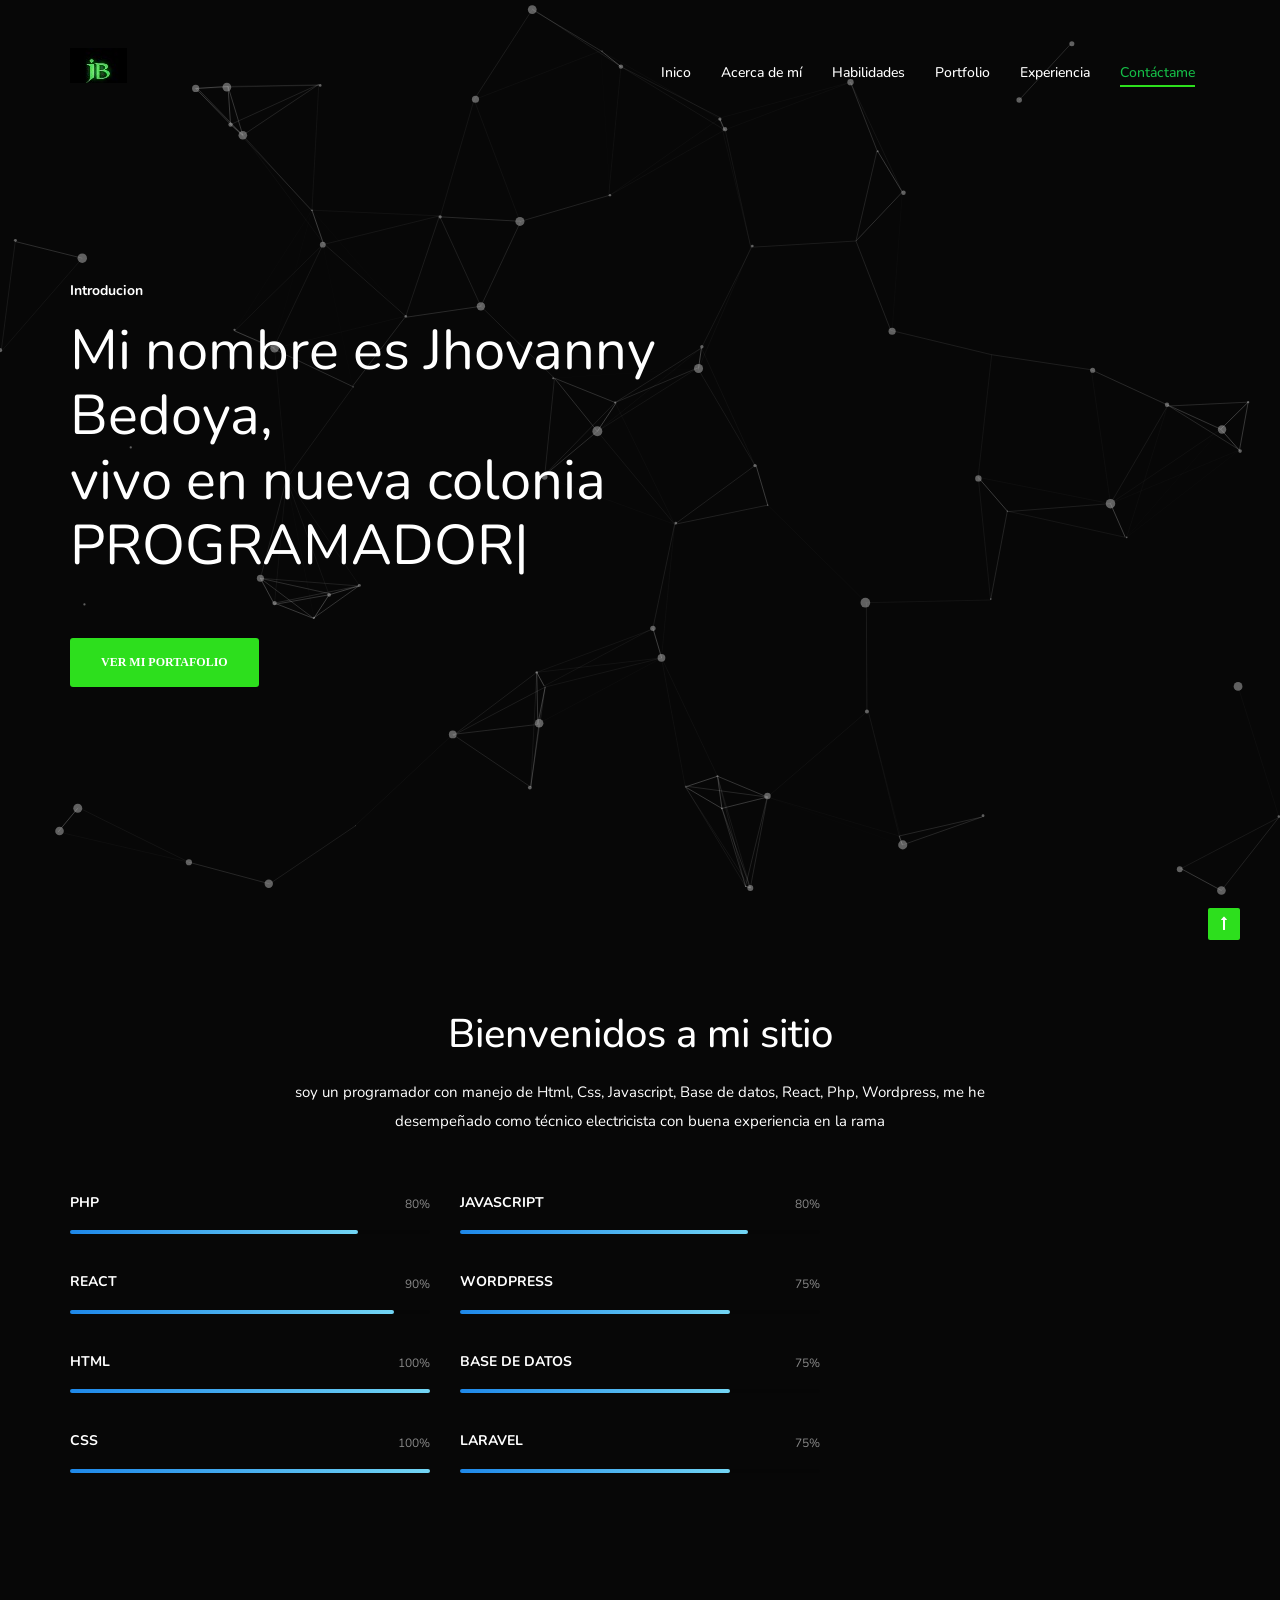
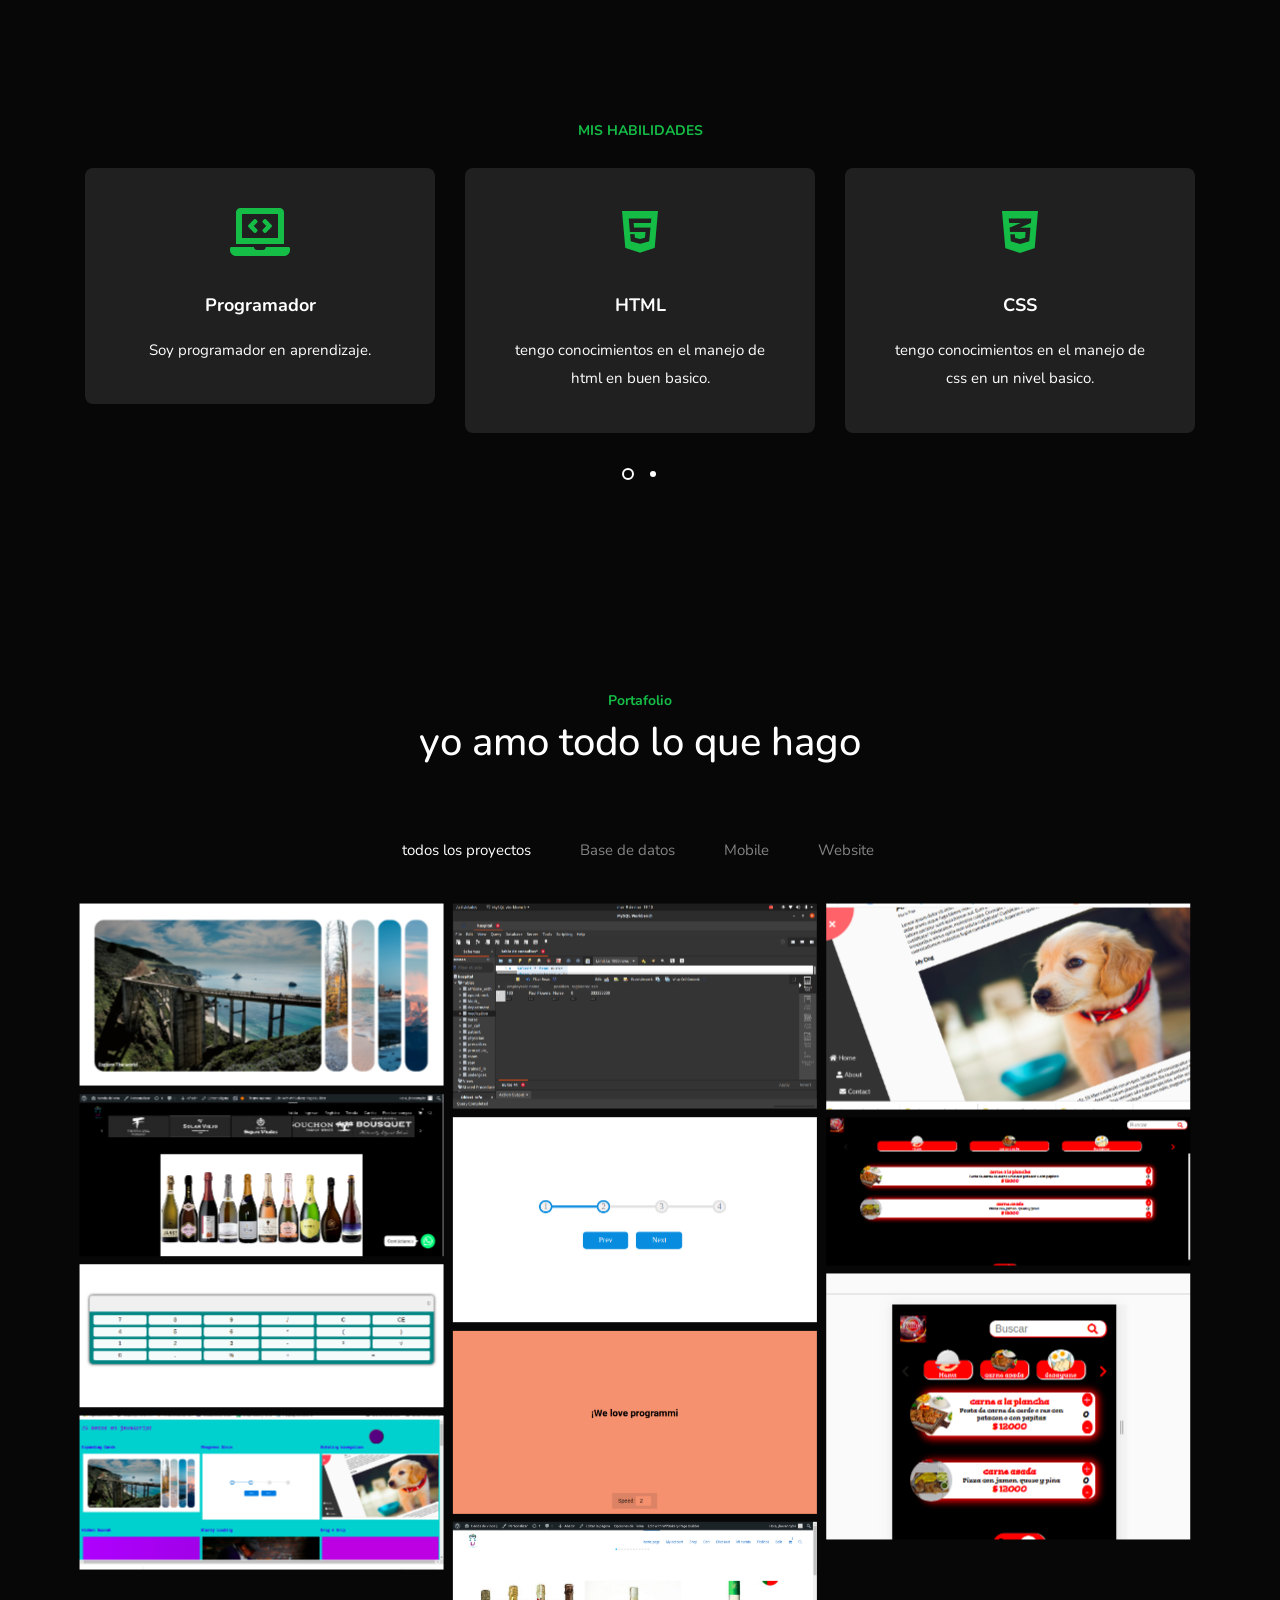
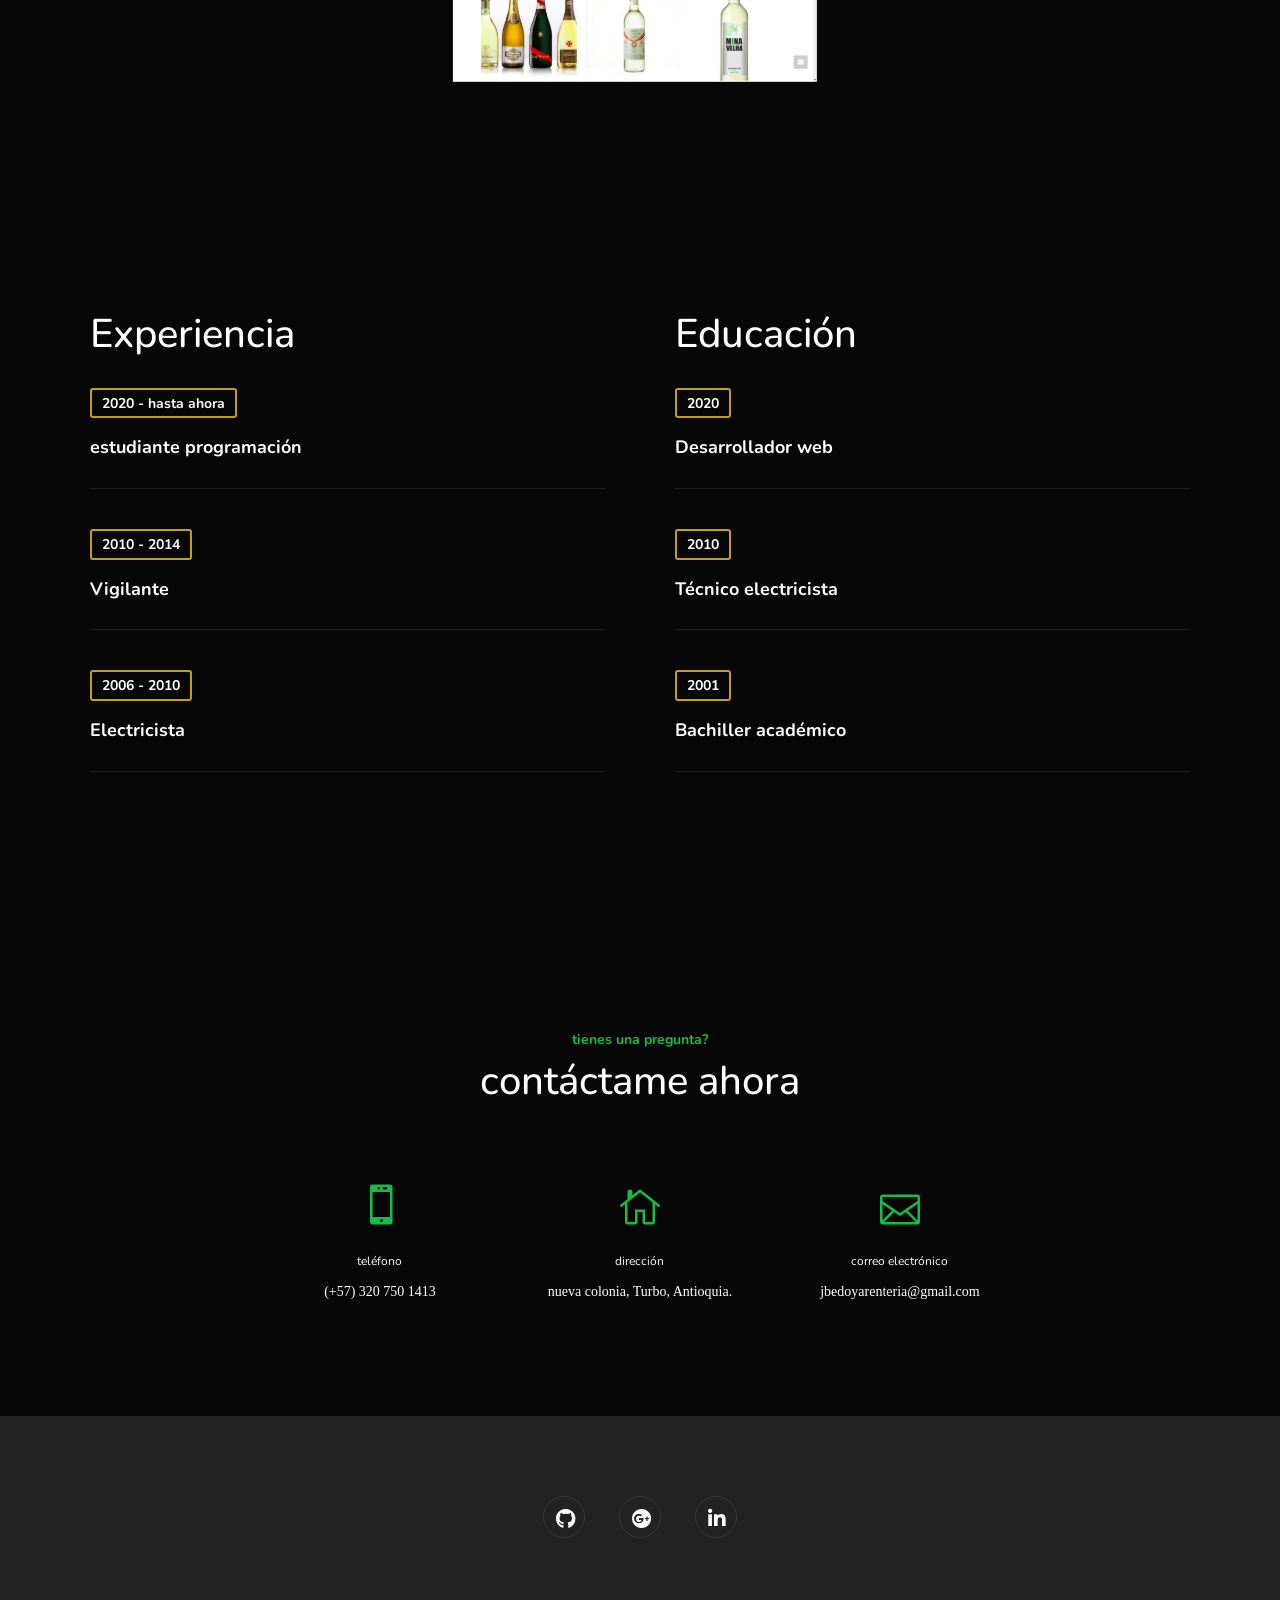
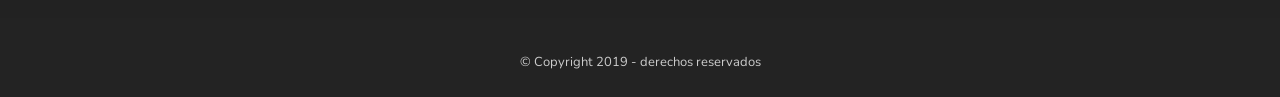
==== index.html @ acde8772 "eliminacion de repetidos" ====
<!DOCTYPE html>
<html lang="es">

<head>
    <meta charset="utf-8">
    <title>MI PORTAFOLIO - portafolio personal</title>
    <meta name="viewport" content="width=device-width, initial-scale=1.0">
    <meta name="description" content="JB ESTE ES MI PORTAFOLIO PERSONAL">
    <meta name="keywords" content="business, clean, contact form, corporate, cv, light, minimalist, modern, personal, personal profile, portfolio, resume, vcard, virtual card">
    <meta name="author" content="">

    <!--[if lt IE 9]>
	<script src="js/html5shiv.js"></script>
	<![endif]-->

    <!-- CSS Files
    ================================================== -->
    <link rel="stylesheet" href="css/bootstrap.css" type="text/css">
    <link rel="stylesheet" href="css/animate.css" type="text/css">
    <link rel="stylesheet" href="css/owl.carousel.css" type="text/css">
    <link rel="stylesheet" href="css/magnific-popup.css" type="text/css">
    <link rel="stylesheet" href="css/supersized.css" type="text/css">
    <link rel="stylesheet" href="css/style.css" type="text/css">
    <link rel="shortcut icon" type="image/x-icon" href="imagenes/logo.jpg">
    <link rel="stylesheet" href="https://use.fontawesome.com/releases/v5.8.1/css/all.css" integrity="sha384-50oBUHEmvpQ+1lW4y57PTFmhCaXp0ML5d60M1M7uH2+nqUivzIebhndOJK28anvf" crossorigin="anonymous">

    <!-- background -->
    <!-- <link rel="stylesheet" href="css/bg.css" type="text/css"> -->

    <!-- color scheme -->
    <link rel="stylesheet" href="css/colors/scheme-4.css" type="text/css">
</head>

<body id="homepage" class="custom-bg-1">

    <div id="wrapper">

        <!-- header begin -->
        <header class="header-dark">

            <div class="container">
                <div class="row">
                    <div class="col-md-12">
                        <!-- logo begin -->
                        <div id="logo">
                            <a href="#section-portfolio">
                                <img class="logo-main" src="imagenes/logo.jpg" alt="">
                            </a>
                        </div>
                        <!-- logo close -->

                        <!-- small button begin -->
                        <span id="menu-btn"></span>
                        <!-- small button close -->

                        <!-- mainmenu begin -->
                        <nav>
                            <ul id="mainmenu">
                                <li><a class="active" href="#section-hero">Inico<span></span></a></li>
                                <li><a href="#section-about">Acerca de mí<span></span></a></li>
                                <li><a href="#section-services">Habilidades<span></span></a></li>
                                <li><a href="#section-portfolio">Portfolio<span></span></a></li>
                                <li><a href="#section-experiences">Experiencia<span></span></a></li>
                                <li><a href="#section-contact">Contáctame<span></span></a></li>
                            </ul>
                        </nav>

                    </div>
                    <!-- mainmenu close -->

                </div>
            </div>
        </header>
        <!-- header close -->

        <!-- content begin -->
        <div id="content" class="no-bg no-bottom no-top text-light">
            <div id="particles-js" class="fixed"></div>
            <div id="top"></div>

            <!-- section begin -->
            <section id="section-hero" class="no-bg full-height relative no-top no-bottom text-white" data-stellar-background-ratio=".2">
                <div class="overlay-bg t30">
                    <div class="center-y fadeScroll relative" data-scroll-speed="4">
                        <div class="container">
                            <div class="row">
                                <div class="col-md-8">
                                    <div class="spacer-double"></div>
                                    <h5 class="mb20">Introducion</h5>

                                    <div class="h1_big text-white">Mi nombre es Jhovanny Bedoya, <br> vivo en nueva colonia
                                        <div class="typed-strings">
                                            
                                            <p>PROGRAMADOR</p>
                                            <p>ELECTRICISTA</p>
                                            
                                        </div>
                                        <div class="typed"></div>
                                    </div>
                                    <div class="spacer-double"></div>
                                    <a href="#section-portfolio" class="btn btn-custom color-2">ver Mi Portafolio</a>
                                </div>
                            </div>
                        </div>
                    </div>
                </div>
            </section>
            <!-- section close -->


            <!-- section begin -->
            <section id="section-about" class="no-bg no-top no-bottom">
                <div class="overlay-bg t30">
                    <div class="container relative">
                        <div class="row">
                            <div class="col-md-12 text-center">
                                <h5><span class="id-color"> </span></h5>
                                <h2>Bienvenidos a mi sitio</h2>
                            </div>
                            <div class="col-md-8 col-md-offset-2 text-center">
                                <p>soy un programador con manejo de Html, Css, Javascript, Base de datos, React, Php, Wordpress, me he desempeñado como técnico electricista con buena experiencia en la rama </p>
                            </div>
                        </div>

                        <div class="spacer-single"></div>

                        <div class="row">
                            <div class="col-md-4">
                                <div class="skill-bar style-2">
                                    <h5>PHP</h5>
                                    <div class="de-progress">
                                        <div class="value"></div>
                                        <div class="progress-bar" data-value="80%">
                                        </div>
                                    </div>
                                </div>

                                <div class="skill-bar style-2">
                                    <h5>REACT</h5>
                                    <div class="de-progress">
                                        <div class="value"></div>
                                        <div class="progress-bar" data-value="90%">
                                        </div>
                                    </div>
                                </div>

                                <div class="skill-bar style-2">
                                    <h5>HTML</h5>
                                    <div class="de-progress">
                                        <div class="value"></div>
                                        <div class="progress-bar" data-value="100%">
                                        </div>
                                    </div>
                                </div>

                                <div class="skill-bar style-2">
                                    <h5>CSS</h5>
                                    <div class="de-progress">
                                        <div class="value"></div>
                                        <div class="progress-bar" data-value="100%">
                                        </div>
                                    </div>
                                </div>

                            </div>

                            <div class="col-md-4">
                                <div class="skill-bar style-2">
                                    <h5>JAVASCRIPT</h5>
                                    <div class="de-progress">
                                        <div class="value"></div>
                                        <div class="progress-bar" data-value="80%">
                                        </div>
                                    </div>
                                </div>

                                <div class="skill-bar style-2">
                                    <h5>WORDPRESS</h5>
                                    <div class="de-progress">
                                        <div class="value"></div>
                                        <div class="progress-bar" data-value="75%">
                                        </div>
                                    </div>
                                </div>
                                <div class="skill-bar style-2">
                                    <h5>BASE DE DATOS</h5>
                                    <div class="de-progress">
                                        <div class="value"></div>
                                        <div class="progress-bar" data-value="75%">
                                        </div>
                                    </div>
                                </div>
                                <div class="skill-bar style-2">
                                    <h5>LARAVEL</h5>
                                    <div class="de-progress">
                                        <div class="value"></div>
                                        <div class="progress-bar" data-value="75%">
                                        </div>
                                    </div>
                                </div>

                            </div>
                        </div>
                    </div>
                </div>
            </section>
            <!-- section close -->

            <!-- section begin -->
            <section id="section-services" class="no-bg no-top no-bottom text-light" data-stellar-background-ratio=".2">
                <div class="overlay-bg t30">
                    <div class="container">

                        <div class="row">
                            <div class="col-md-12 text-center">
                                <h5><span class="id-color">MIS HABILIDADES</span></h5>

                                <div id="carousel-3" class="sequence" data-anim="fadeInUp">

                                   
                                    <!-- feature box begin -->
                                    <div class="feature-box col-md-4 carousel-item sq-item wow">
                                        <div class="inner">
                                            <i class="fas fa-laptop-code"></i>
                                            <div class="text">
                                                <h3>Programador</h3>
                                                Soy programador en aprendizaje.
                                            </div>
                                        </div>
                                    </div>
                                    <!-- feature box close -->
                                                                  
                                    <!-- feature box begin -->
                                    <div class="feature-box col-md-4 carousel-item sq-item wow">
                                        <div class="inner">
                                            <i class="fab fa-html5"></i>
                                            <div class="text">
                                                <h3>HTML</h3>
                                                tengo conocimientos en el manejo de html en buen basico.
                                            </div>
                                        </div>
                                    </div>
                                    <!-- feature box close -->

                                    <!-- feature box begin -->
                                    <div class="feature-box col-md-4 carousel-item sq-item wow">
                                        <div class="inner">
                                            <i class="fab fa-css3-alt"></i>
                                            <div class="text">
                                                <h3>CSS</h3>
                                                tengo conocimientos en el manejo de css en un nivel basico.
                                            </div>
                                        </div>
                                    </div>
                                    <!-- feature box close -->

                                    <!-- feature box begin -->
                                    <div class="feature-box col-md-4 carousel-item sq-item wow">
                                        <div class="inner">
                                            <i class="fab fa-js"></i>
                                            <div class="text">
                                                <h3>JAVASCRIPT</h3>
                                                tengo conocimientos en el manejo de javascript en un nivel basico.
                                            </div>
                                        </div>
                                    </div>
                                    <!-- feature box close -->

                                    <!-- feature box begin -->
                                    <div class="feature-box col-md-4 carousel-item sq-item wow">
                                        <div class="inner">
                                            <i class="fab fa-react"></i>
                                            <div class="text">
                                                <h3>REACT</h3>
                                                tengo conocimientos en el manejo de react en un nivel basico.
                                            </div>
                                        </div>
                                    </div>
                                    <!-- feature box close -->

                                     <!-- feature box begin -->
                                     <div class="feature-box col-md-4 carousel-item sq-item wow">
                                        <div class="inner">
                                            <i class="icon_lightbulb_alt id-color"></i>
                                            <div class="text">
                                                <h3>electricista</h3>
                                                Soy técnico con amplia experiencia en el basico.
                                            </div>
                                        </div>
                                    </div>
                                    <!-- feature box close -->


                                </div>
                            </div>
                        </div>
                    </div>
                </div>
            </section>
            <!-- section close -->

            <!-- section begin -->
            <section id="section-portfolio" class="no-bg no-top no-bottom">
                <div class="overlay-bg t30">
                    <div class="container">

                        <!-- portfolio filter begin -->
                        <div class="row">

                            <div class="col-md-12 text-center">
                                <h5><span class="id-color">Portafolio</span></h5>
                                <h2>yo amo todo lo que hago</h2>
                            </div>

                            <div class="col-md-12 text-center mt50">
                                <ul id="filters">
                                    <li><a href="#" data-filter="*" class="selected">todos los proyectos</a></li>
                                    <li><a href="#" data-filter=".base">Base de datos</a></li>
                                    <li><a href="#" data-filter=".mobile">Mobile</a></li>
                                    <!-- <li><a href="#" data-filter=".electricidad">Electricidad</a></li> -->
                                    <li><a href="#" data-filter=".website">Website</a></li>
                                </ul>
                                
                                




                                <div id="gallery" class="gallery full-gallery de-gallery pf_full_width pf_3_cols grid sequence">

                                    <!-- gallery item -->
                                    <div class="item website gallery-item">
                                        <div class="picframe wow">
                                            <a href="./Retos/Dia1-ExpandingCards/index.html"target="_blank">
                                                <span class="overlay">
												<span class="pf_text">
													<span class="project-name">Expanding Cards</span>
                                                </span>
                                                </span>
                                                <img src="./Retos/Dia1-ExpandingCards/Preview-reto.PNG" alt="" />
                                            </a>
                                        </div>
                                    </div>
                                    <!-- close galery item -->
                                    
                                    <!-- gallery item -->
                                    <div class="item base gallery-item">
                                        <div class="picframe wow">
                                            <a class="image-popup" href="https://drive.google.com/drive/folders/1wcHYeFMVMP7arkoHgjwm-MKOgI2I73Kc?usp=sharing" target="_blank">
                                                <span class="overlay">
												<span class="pf_text">
													<span class="project-name">base de datos</span>
                                                </span>
                                                </span>
                                                <img src="./images/base de datos.png" alt="" />
                                            </a>
                                        </div>
                                    </div>
                                    <!-- close gallery item -->

                                    <div class="item website gallery-item">
                                        <div class="picframe wow">
                                            <a href="./Retos/Día 3 - Rotating Navigation/index.html"target="_blank">
                                                <span class="overlay">
												<span class="pf_text">
													<span class="project-name">rotating Navigation</span>
                                                </span>
                                                </span>
                                                <img src="./Retos/Día 3 - Rotating Navigation/Reto3.png" alt="" />
                                            </a>
                                        </div>
                                    </div>
                                    <!-- close galery item -->
                                    

                                    <!-- gallery item -->
                                    <div class="item website gallery-item">
                                        <div class="picframe wow">
                                            <a class="image-popup" href="http://ljtiendavinos.programate.tech/" target="_blank">
                                                <span class="overlay">
												<span class="pf_text">
													<span class="project-name">tienda de vinos wordpress</span>
                                                </span>
                                                </span>
                                                <img src="./images/tienda de vinos.png" alt="" />
                                            </a>
                                        </div>
                                    </div>
                                    <!-- close gallery item -->

                                    <!-- gallery item -->
                                    <div class="item website gallery-item">
                                        <div class="picframe wow">
                                            <a href="./Retos/Día2-ProgressSteps/index.html" target="_blank">
                                                <span class="overlay">
												<span class="pf_text">
													<span class="project-name">Progress Steps</span>
                                                </span>
                                                </span>
                                                <img src="./Retos/Día2-ProgressSteps/Reto2.png" alt="" />
                                            </a>
                                        </div>
                                    </div>
                                    <!-- close gallery item -->

                                    <!-- gallery item -->
                                    <div class="item mobile gallery-item">
                                        <div class="picframe wow">
                                            <a href="https://amazing-swirles-3b779f.netlify.app/"target="_blank">
                                                <span class="overlay">
												<span class="pf_text">
													<span class="project-name">Menu Restaurante</span>
                                                </span>
                                                </span>
                                                <img src="./images/menu retaurante.png" alt="" />
                                            </a>
                                        </div>
                                    </div>
                                    <!-- close gallery item -->

                                    <!-- gallery item -->
                                    <div class="item website gallery-item">
                                        <div class="picframe wow">
                                            <a href="https://quirky-jang-f69a10.netlify.app/ target="target="_blank">
                                                <span class="overlay">
												<span class="pf_text">
													<span class="project-name">Calculadora</span>
                                                </span>
                                                </span>
                                                <img src="./images/calculadora.png" alt="" />
                                            </a>
                                        </div>
                                    </div>
                                    <!-- close gallery item -->

                                    
                                    <!-- gallery item -->
                                    <div class="item website gallery-item">
                                        <div class="picframe wow">
                                            <a class="" href="./https://wireframepro.mockflow.com/editor.jsp?editor=off&perm=Owner&projectid=M62a73fc03b92cf573aad9eca7c01959f1607266017320&publicid=7a72022155db49e99456a025d213e837#/page/Da82737ddbe0ff9169191a24f14809598" target="_blank">
                                                <span class="overlay">
												<span class="pf_text">
													<span class="project-name">Maquetación</span>
                                                </span>
                                                </span>
                                                <img src="./images/menu.png"  alt="" />
                                            </a>
                                        </div>
                                    </div>
                                    <!-- close gallery item -->

                                    <!-- gallery item -->
                                    <!-- <div class="item electricidad gallery-item">
                                        <div class="picframe wow">
                                            <a class="image-popup" href="./imagenes/imagenes_laboral/electri.jpg" target="_blank">
                                                <span class="overlay">
												<span class="pf_text">
													<span class="project-name">toodos los proyectos</span>
                                                </span>
                                                </span>
                                                <img src="imagenes/imagenes_laboral/electri.jpg" alt="" />
                                            </a>
                                        </div>
                                    </div> -->
                                    <!-- close gallery item -->

                                    <!-- gallery item -->
                                    <div class="item mobile gallery-item">
                                        <div class="picframe wow">
                                            <a class="" href="./Retos/Día7-AutoText/index.html" target="_blank">
                                                <span class="overlay">
												<span class="pf_text">
													<span class="project-name">Auto Text</span>
                                                </span>
                                                </span>
                                                <img src="./Retos/Día7-AutoText/Reto7.png"  alt="" />
                                            </a>
                                        </div>
                                    </div>
                                    <!-- close gallery item -->

                                    <!-- gallery item -->
                                    <div class="item website gallery-item">
                                        <div class="picframe wow">
                                            <a class="" href="./landign/landing.html">
                                                <span class="overlay">
												<span class="pf_text">
													<span class="project-name">landing</span>
                                                </span>
                                                </span>
                                                <img src="./images/landing.png" alt="" />
                                            </a>
                                        </div>
                                    </div>
                                    <!-- close gallery item -->

                                    <!-- gallery item -->
                                    <div class="item website gallery-item">
                                        <div class="picframe wow">
                                            <a class="image-popup" href="http://ljtiendavinos.epizy.com/">
                                                <span class="overlay">
												<span class="pf_text">
													<span class="project-name">tienda de vinos Wordpress</span>
                                                </span>
                                                </span>
                                                <img src="./images/tienda de vino.png" alt="" />
                                            </a>
                                        </div>
                                    </div>
                                    <!-- close gallery item -->

                                    <!-- gallery item -->
                                    <!-- <div class="item website gallery-item">
                                        <div class="picframe wow">
                                            <a class="image-popup" href="imagenes/imagenes_laboral/ilustracion1.png">
                                                <span class="overlay">
												<span class="pf_text">
													<span class="project-name">todos los proyectos</span>
                                                </span>
                                                </span>
                                                <img src="imagenes/imagenes_laboral/ilustracion1.png" alt="" />
                                            </a>
                                        </div>
                                    </div> -->
                                    <!--close gallery item-->

                                </div>
                            </div>
                            <!-- portfolio filter close -->

                        </div>
                    </div>
                </div>


            </section>
            <!-- section close -->

            <!-- section begin -->
            <section id="section-experiences" class="no-bg no-top no-bottom text-light" data-stellar-background-ratio=".2">
                <div class="overlay-bg t30">
                    <div class="container">

                        <div class="row">
                            <div class="col-md-6">
                                <div class="padding20 wow fadeInRight">
                                    <h2>Experiencia</h2>
                                    <div class="exp-box">
                                        <h5>2020 - hasta ahora</h5>
                                        <h3>estudiante programación</h3>
                                        <p></p>
                                    </div>
                                    <div class="exp-box">
                                        <h5>2010 - 2014</h5>
                                        <h3>Vigilante</h3>
                                        <p></p>
                                    </div>
                                    <div class="exp-box">
                                        <h5>2006 - 2010</h5>
                                        <h3>Electricista</h3>
                                        <p></p>
                                    </div>
                                </div>
                            </div>

                            <div class="col-md-6">
                                <div class="padding20 wow fadeInRight" data-wow-delay=".25s">
                                    <h2>Educación</h2>
                                    
                                    <div class="exp-box">
                                        <h5>2020</h5>
                                        <h3>Desarrollador web</h3>
                                        <p></p>
                                    </div>

                                    <div class="exp-box">
                                        <h5>2010</h5>
                                        <h3>Técnico electricista</h3>
                                        <p></p>
                                    </div>
                                   
                                    <div class="exp-box">
                                        <h5>2001</h5>
                                        <h3>Bachiller académico</h3>
                                        <p></p>
                                    </div>

                                </div>
                            </div>

                        </div>
                    </div>
                </div>
            </section>
            <!-- section close -->

            <!-- section begin -->
            <!-- <section id="section-testimonial" class="no-bg no-top no-bottom">
                <div class="overlay-bg t30">
                    <div class="container">

                        <div class="row">
                            <div class="col-md-12 text-center">
                                <h5><span class="id-color">Testimonios</span></h5>
                                <h2>lo que comentan</h2>
                            </div> -->


                            <!-- <div id="testimonial-carousel" class="de_carousel sequence" data-wow-delay=".3s">

                                <div class="col-md-6 item sq-item wow">
                                    <div class="de_testi opt-2">
                                        <blockquote>
                                            <div class="de_testi_by">
                                                <img src="images/people/1.jpg" class="img-circle" alt="">
                                                <span>Kelly Paola Moreno</span>
                                            </div>
                                            <p>"conozco a Jhovanny desde hace mucho tiempo y conozco su trabajo"</p>
                                        </blockquote>
                                    </div>
                                </div>

                                <div class="col-md-6 item sq-item wow">
                                    <div class="de_testi opt-2">
                                        <blockquote>
                                            <div class="de_testi_by">
                                                <img src="./images/andres.jpg" class="img-circle" alt="">
                                                <span>Adres Moreno</span>
                                            </div>
                                            <p>"conozco a Jhovanny desde hace mucho tiempo y conozco su trabajo"</p>
                                        </blockquote>
                                    </div>
                                </div>

                                <div class="col-md-6 item sq-item wow">
                                    <div class="de_testi opt-2">
                                        <blockquote>
                                            <div class="de_testi_by">
                                                <img src="./images/niña.jpg" class="img-circle" alt="">
                                                <span>Delfina Frias</span>
                                            </div>
                                            <p>"conozco a Jhovanny su trabajo y su entrega en lo que hace"</p>
                                        </blockquote>
                                    </div>
                                </div>

                                <div class="col-md-6 item sq-item wow">
                                    <div class="de_testi opt-2">
                                        <blockquote>
                                            <div class="de_testi_by">
                                                <img src="./images/fredy.jpg" class="img-circle" alt="">
                                                <span>Fredy Silva</span>
                                            </div>
                                            <p>"conozco a Jhovanny y su trabajo es muy bueno "</p>
                                        </blockquote>
                                    </div>
                                </div>
                            </div>
                        </div>
                    </div>
                </div>
            </section> -->
            <!-- section close -->

            <!-- section begin -->
            <!-- <section id="section-fun-facts" class="pt60 pb60 text-light bg-gradient">
                <div class="container">

                    <div class="row">
                        <div class="col-md-3 wow fadeIn" data-wow-delay="0">
                            <div class="de_count">
                                <h3 class="timer" data-to="8240" data-speed="2500">0</h3>
                                <span>horas de trabajo</span>
                            </div>
                        </div>

                        <div class="col-md-3 wow fadeIn" data-wow-delay=".25s">
                            <div class="de_count">
                                <h3 class="timer" data-to="105" data-speed="2500">0</h3>
                                <span>Proyectos realizados</span>
                            </div>
                        </div>

                        <div class="col-md-3 wow fadeIn" data-wow-delay=".5s">
                            <div class="de_count">
                                <h3 class="timer" data-to="250" data-speed="2500">0</h3>
                                <span>clientes sastisfechos</span>
                            </div>
                        </div>

                        <div class="col-md-3 wow fadeIn" data-wow-delay=".75s">
                            <div class="de_count">
                                <h3 class="timer" data-to="32" data-speed="2500">0</h3>
                                <span>premios a clientes</span>
                            </div>
                        </div>
                    </div>
                </div>
            </section>
            section close -->

            <!-- section begin -->
            <section id="section-contact" class="no-bg no-top no-bottom">
                <div class="overlay-bg t30">
                    <div class="container">
                        <div class="row">
                            <div class="col-md-12 text-center">
                                <h5><span class="id-color">tienes una pregunta?</span></h5>
                                <h2>contáctame ahora</h2>
                            </div>

                            <div class="col-md-8 col-md-offset-2 wow fadeInUp">
                                <div class="row">
                                    <!-- <form name="contactForm" id='contact_form' method="post" action='jbedoyarenteria@gmail.com'>
                                        <div class="col-md-6">
                                            <div class="field-set">
                                                <input type='text' name='nombre' id='nombre' class="form-control" placeholder="tu nombre">
                                                <div class="line-fx"></div>
                                            </div>

                                            <div class="field-set">
                                                <input type='text' name='correo' id='correo' class="form-control" placeholder="tu coreo">
                                                <div class="line-fx"></div>
                                            </div>

                                            <div class="field-set">
                                                <input type='text' name='telefono' id='telefono' class="form-control" placeholder="tu telefono">
                                                <div class="line-fx"></div>
                                            </div>
                                        </div>

                                        <div class="col-md-6">
                                            <div class="field-set">
                                                <textarea name='mensaje' id='mensaje' class="form-control" placeholder="tu mensaje"></textarea>
                                                <div class="line-fx"></div>
                                            </div>
                                        </div>

                                        <div class="spacer-single"></div>

                                        <div class="col-md-12 text-center">
                                            <div id='submit'>
                                                <input type='submit' id='send_message' value='env' class="btn btn-custom color-2">
                                            </div>
                                            <div id='mail_success' class='success'>tu mensaje ha sido enviado exitosamente gracias.</div>
                                            <div id='mail_fail' class='error'>lo sentimos, seprodujo un error al enviar su mensaje.</div>
                                        </div>
                                    </form> -->
                                </div>

                                <div class="spacer-double"></div>

                                <div class="row text-center wow fadeInUp">
                                    <div class="col-md-4">
                                        <div class="wm-1"></div>
                                        <i class="icon_mobile id-color size40 mb20"></i>
                                        <h6 class="id-color">teléfono</h6>
                                        <h4>(+57) 320 750 1413 </h4>
                                    </div>

                                    <div class="col-md-4">
                                        <div class="wm-1"></div>
                                        <i class="icon_house_alt id-color size40 mb20"></i>
                                        <h6 class="id-color">dirección</h6>
                                        <h4>nueva colonia, Turbo, Antioquia.</h4>
                                    </div>

                                    <div class="col-md-4">

                                        <div class="wm-1"></div>
                                        <i class="icon_mail_alt id-color size40 mb20"></i>
                                        <h6 class="id-color">correo electrónico</h6>
                                        <h4>jbedoyarenteria@gmail.com</h4>
                                    </div>
                                </div>

                            </div>
                        </div>

                    </div>
                </div>
            </section>


        </div>
        <!-- content close -->

        <!-- footer begin -->
        <footer>
            <div class="container text-center text-light">
                <div class="row">
                    <div class="col-md-12">
                        <div class="social-icons big">
                            <!-- <a href=""><i class="fa fa-facebook fa-lg"></i></a> -->
                            <a href="http://github.com/jhovannybedoya/"><i class="fab fa-github"></i></a>                            
                            <a href="https://mail.google.com/mail/u/0/?tab=rm&ogbl#inbox"><i class="fab fa-google-plus"></i></a>
                            <a href="https://www.linkedin.com/in/jhovanny-bedoya-bb64b0205"><i class="fab fa-linkedin-in"></i></a>
                            
                        </div>
                    </div>
                </div>
            </div>

            <div class="subfooter">
                <div class="container text-center">
                    <div class="row">
                        <div class="col-md-12">
                            &copy; Copyright 2019 - derechos reservados
                        </div>
                    </div>
                </div>
            </div>
        </footer>
        <!-- footer close -->

        <a href="#" id="back-to-top"></a>
        <div id="preloader">
            <div class="s1">
                <span></span>
                <span></span>
            </div>
        </div>
    </div>



    <!-- Javascript Files
    ================================================== -->
    <script src="js/jquery.min.js"></script>
    <script src="js/bootstrap.min.js"></script>
    <script src="js/jquery.isotope.min.js"></script>
    <script src="js/easing.js"></script>
    <script src="js/owl.carousel.js"></script>
    <script src="js/jquery.countTo.js"></script>
    <script src="js/validation.js"></script>
    <script src="js/wow.min.js"></script>
    <script src="js/jquery.magnific-popup.min.js"></script>
    <script src="js/enquire.min.js"></script>
    <script src="js/jquery.stellar.min.js"></script>
    <script src="js/jquery.plugin.js"></script>
    <script src="js/typed.js"></script>
    <script src="js/typed.js"></script>
    <script src="js/typed-custom.js"></script>
    <script src="js/supersized.3.2.7.min.js"></script>
    <script src="js/particles.js"></script>
    <script src="js/app.js"></script>
    <script src="js/designesia.js"></script>

    <script type="text/javascript">
        jQuery(function($) {

            $.supersized({

                // Functionality
                slide_interval: 2000, // Length between transitions
                transition: 1, // 0-None, 1-Fade, 2-Slide Top, 3-Slide Right, 4-Slide Bottom, 5-Slide Left, 6-Carousel Right, 7-Carousel Left
                transition_speed: 700, // Speed of transition

                // Components							
                slide_links: 'blank', // Individual links for each slide (Options: false, 'num', 'name', 'blank')
                slides: [ // Slideshow Images
                    {
                        image: 'images/background/9.jpg',
                        url: ''
                    }, {
                        image: 'images/background/9a.jpg',
                        url: ''
                    }, {
                        image: 'images/background/9b.jpg',
                        url: ''
                    }
                ]

            });
        });
    </script>

</body>

</html>
---- css/supersized.css ----
/*

	Supersized - Fullscreen Slideshow jQuery Plugin
	Version : 3.2.7
	Site	: www.buildinternet.com/project/supersized
	
	Author	: Sam Dunn
	Company : One Mighty Roar (www.onemightyroar.com)
	License : MIT License / GPL License
	
*/

* { margin:0; padding:0; }
body { background:#111; height:100%; }
	img { border:none; }
	
	#supersized-loader { position:absolute; top:50%; left:50%; z-index:0; width:60px; height:60px; margin:-30px 0 0 -30px; text-indent:-999em; background:url(../images/preloader.gif) no-repeat center center;}
	
	#supersized {  display:block; position:fixed; left:0; top:0; overflow:hidden; z-index:-999; height:100%; width:100%; }
		#supersized img { width:auto; height:auto; position:relative; display:none; outline:none; border:none; }
			#supersized.speed img { -ms-interpolation-mode:nearest-neighbor; image-rendering: -moz-crisp-edges; }	/*Speed*/
			#supersized.quality img { -ms-interpolation-mode:bicubic; image-rendering: optimizeQuality; }			/*Quality*/
		
		#supersized li { display:block; list-style:none; z-index:-30; position:fixed; overflow:hidden; top:0; left:0; width:100%; height:100%; background:#111; }
		#supersized a { width:100%; height:100%; display:block; }
			#supersized li.prevslide { z-index:-20; }
			#supersized li.activeslide { z-index:-10; }
			#supersized li.image-loading { background:#111 url(../images/preloader.gif) no-repeat center center; width:100%; height:100%; }
				#supersized li.image-loading img{ visibility:hidden; }
			#supersized li.prevslide img, #supersized li.activeslide img{ display:inline; }
---- css/style.css ----
/* ================================================== */


/* Profession
/* created by designesia

* body
* header
	* subheader
* navigation
* content
* section
* footer
* sidebar
* blog
* products
* contact
* coming soon page
* elements
	* address
	* border
	* box icon
	* breadcrumb
	* button and link
	* columns
	* counter
	* divider
	* dropcap
	* heading
	* icon font
	* list
	* map
	* package
	* page heading
	* pagination
	* pricing
	* preloader
	* progress bar
	* social icons
	* spacer
	* tabs
	* team
	* testimonial
* plugin
* media query
*/

@charset "utf-8";

/* ================================================== */


/* import custom fonts */


/* ================================================== */

@import url('https://fonts.googleapis.com/css?family=Nunito:300,300i,400,400i,600,600i,700,700i,800,800i,900,900i|Nunito:300,300i,400,400i,500,500i,700');
@import url('https://fonts.googleapis.com/css?family=Montserrat:600,700,800,900');

/* ================================================== */


/* import fonts icon */


/* ================================================== */

@import url("../fonts/font-awesome/css/font-awesome.css");
@import url("../fonts/elegant_font/HTML_CSS/style.css");
@import url("../fonts/et-line-font/style.css");

/* ================================================== */


/* body */


/* ================================================== */

html {
	overflow-x: hidden;
	padding: 0;
	margin: 0;
	background: #fff;
}
body {
	font-family: "Nunito", Arial, Helvetica, sans-serif;
	font-size: 15px;
	font-weight: 400;
	background: #020202;
	color: #ddd;
	line-height: 1.9em;
	padding: 0;
	display: none;
}
body.boxed {
	margin: 30px;
	overflow: hidden;
	border:solid 1px #eee;
}
body.de_light {
	color: #555;
}
#wrapper {
	overflow: hidden;
}
.de-navbar-left #wrapper {
	overflow: visible;
}

/* ================================================== */


/*  header	*/


/* ================================================== */

header {
	width: 100%;
	height: 70px;
	position: absolute;
	top: 30px;
	left: 0;
	z-index: 1000;
	background: #30302fc2;
}
header .info {
	display: none;
	color: #fff;
	padding: 10px 0 10px 0;
	width: 100%;
	z-index: 100;
	background: #242424;
}
header .info .col {
	display: inline-block;
	font-size: 12px;
}
header .info .col {
	padding-right: 30px;
}
header .info .col:last-child {
	padding-right: 0px;
}
header .info i {
	font-size: 14px;
	margin-right: 15px;
}
header .info .social.col {
	border: none;
}
header .info .social i {
	color: #fff;
	font-size: 14px;
	display: inline-block;
	float: none;
	padding: 0 10px 0 10px;
	margin: 0;
}
header .info strong {
	font-size: 12px;
}
header.header-bg {
	background: rgba(11, 233, 67, 0.74);
}
header.transparent {
	background: rgba(0, 0, 0, 0.0);
}
body:not(.side-layout) header:not(.smaller):not(.header-mobile).header-light.transparent {
	background: rgba(255, 255, 255, 0.0);
}
header:not(.header-mobile).autoshow {
	top: -120px;
	height: 70px !important;
}
header:not(.header-mobile).autoshow.scrollOn, header:not(.header-mobile).autoshow.scrollOff {
	-o-transition: .5s;
	-ms-transition: .5s;
	-moz-transition: .5s;
	-webkit-transition: .5s;
	transition: .5s;
	outline: none;
}
header:not(.header-mobile).autoshow.scrollOn {
	top: 0;
}
header:not(.header-mobile).autoshow.scrollOff {
	top: -120px;
}
header div#logo {
	display: inline-block;
	height: 100%;
	float: left;
	font-family: "Oswald", sans-serif;
	font-size: 72px;
	color: white;
	font-weight: 400;
	line-height: 60px;
	-webkit-transition: all 0.3s;
	-moz-transition: all 0.3s;
	-ms-transition: all 0.3s;
	-o-transition: all 0.3s;
	transition: all 0.3s;
}
header .logo-2 {
	display: none;
}
header .logo-scroll {
	display: none;
}
header .logo, header .logo-2{
	font-family:"Nunito";
	color:#fff;
	font-size:40px;
	font-weight:300;
}
header .logo-2{
	color:#333;
}
header nav {
	float: right;
}
header nav a {
	-webkit-transition: all 0.3s;
	-moz-transition: all 0.3s;
	-ms-transition: all 0.3s;
	-o-transition: all 0.3s;
	transition: all 0.3s;
}
header nav a:hover {
	color: #555;
}
header.smaller #mainmenu a {
	padding-top: 18px;
	padding-bottom: 18px;
}
header.smaller #mainmenu a {
	padding-top: 18px;
	padding-bottom: 18px;
}
header.smaller #mainmenu li li a {
	padding-top: 2px;
	padding-bottom: 2px;
}
header.smaller #mainmenu ul {
	top: 70px;
}
header.smaller #mainmenu ul ul {
	top: 0px;
}
header.smaller {
	height: 70px;
	background: rgba(50, 50, 50, .95);
	position: fixed;
	top: 0px;
	border-bottom:solid 1px rgba(0,0,0,.1);
	/*-webkit-box-shadow: 8px 8px 40px 0px rgba(0,0,0,0.3);
	-moz-box-shadow: 8px 8px 40px 0px rgba(0,0,0,0.3);
	box-shadow: 8px 8px 40px 0px rgba(0,0,0,0.3);
	*/
}
header.smaller .btn-rsvp {
	height: 100px;
	padding-top: 55px;
}
.boxed header.smaller {
	margin-top: 0px;
}
header.smaller div#logo {
	line-height: 48px;
}
header.smaller.scroll-light {
	background: #fff;
}
header:not(.header-light).smaller.scroll-light div#logo .logo {
	display: none;
}
header.smaller.scroll-light div#logo .logo-2 {
	display: inline-block;
}
header.smaller.scroll-light div#logo .logo-scroll {
	display: inline-block;
}
header.smaller.scroll-light #mainmenu a, header.header-mobile.header-light #mainmenu a {
	color: #333;
}
header.smaller.scroll-light #mainmenu li li a {
	color: #fff;
}
header.smaller.header-light div#logo .logo {
	display: none;
}
.logo-smaller div#logo {
	width: 150px;
	height: 30px;
	line-height: 65px;
	font-size: 30px;
}
.logo-smaller div#logo img {
	line-height: 75px;
	font-size: 30px;
}
.logo-smaller div#logo .logo-1 {
	display: none;
}
.logo-smaller div#logo .logo-2 {
	display: inline-block;
}
.logo-small {
	margin-bottom: 20px;
}
header.de_header_2 {
	height: 125px;
}
header.de_header_2.smaller {
	height: 70px;
}
header.de_header_2.smaller .info {
	position: absolute;
	opacity: 0;
	z-index: -1;
}
.de-navbar-left {
	background: #151618;
}
.de-navbar-left #logo {
	padding: 40px;
	text-align: center;
	width: 100%;
}
.de-navbar-left header {
	position: relative;
	display: block;
	width: 100%;
	height: 100%;
	left: 0;
	background: none;
	padding: 30px;
	padding-right: 20px;
}
.de-navbar-left header #mainmenu {
	float: none;
	margin: 0;
	padding: 0;
}
.de-navbar-left header #mainmenu>li {
	display: block;
	margin: 0;
	float: none;
	text-align: center;
	font-family: "Montserrat";
	letter-spacing: 5px;
	font-size: 14px;
	padding: 0;
	padding-top: 10px;
	padding-bottom: 10px;
	border-bottom: solid 1px rgba(255, 255, 255, .1);
}
.de_light.de-navbar-left header #mainmenu>li {
	border-bottom: solid 1px rgba(0, 0, 0, .05);
}
.de-navbar-left header #mainmenu>li>a {
	padding: 0;
	opacity: .5;
}
.de_light.de-navbar-left header #mainmenu>li>a {
	color: #222;
}
.de-navbar-left header #mainmenu>li a:hover {
	opacity: 1;
}
.de-navbar-left header #mainmenu>li>a:after {
	content: none;
}
.de-navbar-left header nav {
	float: none;
}

/* subheader */

#subheader {
	padding: 180px 0 40px 0;
	text-align: center;
	overflow: hidden;
}
#subheader .wrap {
	padding: 180px 0 40px 0;
	background: rgba(30, 30, 30, .5);
}
.de-navbar-left #subheader {
	padding-bottom: 120px;
}
#subheader h1 {
	color: #eceff3;
	margin-top: 80px;
	font-size: 32px;
	text-transform: uppercase;
	font-weight: 600;
}
#subheader h2 {
	position: relative;
	z-index: 10;
}
#subheader span {
	letter-spacing: 2px;
	display: inline-block;
	font-size: 15px;
	margin-top: 88px;
	color: #fff;
}
#subheader .crumb {
	font-size: 10px;
	letter-spacing: 3px;
	margin-top: 20px;
	color: #fff;
}
#subheader .small-border-deco {
	display: block;
	margin: 0 auto;
	margin-top: 20px;
	width: 100%;
	height: 1px;
	background: rgba(255, 255, 255, .1);
}
#subheader .small-border-deco span {
	display: block;
	margin: 0 auto;
	height: 2px;
	width: 100px;
}
#subheader.dark {
	background: #202220;
	color: #ccc;
}
#subheader.dark h2, #subheader.dark h3 {
	color: #fff;
}
#subheader.dark h2 {
	font-size: 48px;
}
.de-navbar-left.de_light #subheader h1 {
	color: #222;
}

/* ================================================== */


/* navigation */


/* ================================================== */

#mainmenu {
	font-family: "Nunito";
	float: right;
	font-size: 14px;
	font-weight: 500;
}
#mainmenu ul {
	float: right;
	margin: 0px 0px;
	padding: 0px 0px;
	height: 30px;
}
#mainmenu li {
	margin: 0px 0px;
	padding: 0px 0px;
	float: left;
	display: inline;
	list-style: none;
	position: relative;
}
#mainmenu a {
	display: inline-block;
	padding: 25px 15px 25px 15px;
	line-height: 35px;
	text-decoration: none;
	color: #fff;
	text-align: center;
	outline: none;
}
#mainmenu a span{
	height:2px;
	display:block;
	background:#fff;
	margin-top:-5px;
	width:0;
}
#mainmenu a.active span{
	width:100%;
}
.header-light #mainmenu>li>a {
	color: #222;
}
#mainmenu li a:after {
	float: right;
	position: relative;
	font-family: "FontAwesome";
	content: "\f111";
	font-size: 6px;
	margin-left: 20px;
	margin-top: 0px;
	color: #f7c51e;
}
#mainmenu li:last-child a:after {
	display: none;
}
#mainmenu.no-separator li a:after {
	font-size: 0px;
}
#mainmenu.line-separator li a:after {
	content: "/";
	font-size: 14px;
}
#mainmenu.circle-separator li a:after {
	content: "\f10c";
	font-size: 9px;
}
#mainmenu.strip-separator li a:after {
	content: "\f068";
	font-size: 9px;
}
#mainmenu.plus-separator li a:after {
	content: "\f067";
	font-size: 11px;
}
#mainmenu.square-separator li a:after {
	content: "\f096";
	font-size: 11px;
}
#mainmenu.heart-separator li a:after {
	content: "\f004";
	font-size: 8px;
}
#mainmenu li li {
	font-weight: normal;
	border-bottom: solid 1px #333;
}
#mainmenu li li:last-child {
	border-bottom: none;
}
#mainmenu li li a {
	padding: 2px 15px 2px 15px;
	background: #222327;
	border-top: none;
	color: #ccc;
	width: 100%;
	border-left: none;
	text-align: left;
}
#mainmenu li li a:hover {
	color: #111;
}
#mainmenu li li a:after {
	content: none;
}
#mainmenu li li li a {
	padding: 2px 15px 2px 15px;
	background: #222327;
}
#mainmenu li li a:hover, #mainmenu ul li:hover>a {
	color: #111;
	background: #1a8b49;
}
#mainmenu li ul {
	width: 210px;
	height: auto;
	position: absolute;
	top: 79px;
	left: 0px;
	z-index: 10;
	visibility: hidden;
	opacity: 0;
}
#mainmenu li li {
	display: block;
	float: none;
	text-transform: none;
}
#mainmenu li>ul {
	margin-top: 30px;
}
#mainmenu li:hover>ul {
	visibility: visible;
	opacity: 1;
	margin-top: 0px;
}
#mainmenu li ul ul {
	left: 100%;
	top: 0px;
}
#mainmenu li ul ul li a {
	background: #202020;
}
#mainmenu li:hover>ul {
	color: #1a8b49;
}
#mainmenu select {
	padding: 10px;
	height: 36px;
	font-size: 14px;
	border: none;
	background: #ff4200;
	color: #eceff3;
}
#mainmenu select option {
	padding: 10px;
}
#mainmenu .btn-type {
	padding: 0;
	margin: 0;
}
#mainmenu .btn-type a {
	background: #eee;
	padding: 0;
	margin: 0;
}

/* menu toggle for mobile */

#menu-btn {
	display: none;
	float: right;
	margin-top: 0px;
	width: 36px;
	height: 36px;
	padding: 6px;
	text-align: center;
	cursor: pointer;
}
#menu-btn:before {
	font-family: FontAwesome;
	content: "\f0c9";
	font-size: 24px;
}
#menu-btn:hover {
	background: #fff;
}
#menu-btn:hover:before {
	color: #222;
}
header.header-mobile.header-light, header.header-mobile.header-light #menu-btn, header.header-mobile.header-light #menu-btn:hover {
	background: none;
}
header.header-mobile.header-light #menu-btn {
	color: #222;
}

/* ================================================== */


/* content */


/* ================================================== */

#content {
	width: 100%;
	background: rgb(11, 223, 22);
	padding: 90px 0 90px 0;
	z-index: 100;
}
.de_light #content {
	background: #c20d0d;
}
#content {
	background: #18191b;
}

/* ================================================== */


/* section */


/* ================================================== */

section {
	padding: 100px 0 100px 0;
	overflow: hidden;
	position: relative;
}
section {
	background: #18191b;
}
section.no-bg, #content.no-bg{
	background:none !important;
}
.de-navbar-left .container-fluid .container {
	width: 100%;
}
.de-navbar-left section {
	padding: 70px;
}
.de_light section {
	background: #ffffff;
}
.section-fixed {
	position: fixed;
	width: 100%;
	min-height: 100%;
	height: auto;
}
.full-height {
	overflow: hidden;
}
#particles-js{
	width:100%;
	display:block;
	height:100%;
	position:absolute;
	z-index:0;
}
#particles-js.fixed{
	position:fixed;
}

/* ================================================== */


/* footer */


/* ================================================== */

footer {
	background: #222222;
	color: #ccc;
	padding: 80px 0 0px 0;
}
footer h3, .de_light footer h3 {
	color: #fff;
	font-size: 20px;
	text-transform: none;
	font-weight: normal;
}
footer a {
	color: #ccc;
}
footer a:visited {
	color: #ccc;
}
footer a:hover {
	color: #eceff3;
}
.de-navbar-left footer {
	padding: 70px 70px 0 70px;
}
.subfooter {
	font-size:13px;
	background: #232323;
	margin-top: 80px;
	padding: 30px 0 20px 0;
}
.de-navbar-left .subfooter {
	background: none;
}
header.side-header {
	border-bottom: none;
	margin: 0;
}
header.side-header .social-icons-2 {
	margin: 0 auto;
	margin-top: 50px;
	float: none;
	text-align: center;
}
header.side-header .social-icons-2 a {
	display: inline-block;
	margin: 0 2px 0 2px;
	background: #555;
	width: 36px;
	height: 36px;
	padding-top: 5px;
	display: inline-block;
	text-align: center;
	border-radius: 20px;
	-moz-border-radius: 20px;
	-webkit-border-radius: 20px;
	opacity: .2;
}
.de_light header.side-header .social-icons-2 a {
	background: #fff;
	color: #333;
}
header.side-header .social-icons-2 a:hover {
	opacity: 1;
}
.de-navbar-left.de_light header, .de-navbar-left.de_light {
	background: #f9f9f9;
}
header.header-light-transparent {
	background: rgba(255, 255, 255, .5);
}
header.header-solid.header-light #mainmenu>li>a {
	color: #555;
}
header.header-solid.header-light .info {
	background: #eee;
	color: #555;
}
header.header-solid.header-light .info .social i {
	color: #222;
}
header.header-solid {
	background: #222;
	position: relative;
}
header.header-light {
	background: rgba(255, 255, 255, .8);
}
header.smaller.header-dark {
	background:#222222;
	border:none;
}
header.smaller.header-dark #mainmenu a {
	color:#fff;
}
.side-layout header.smaller.header-dark #mainmenu > li {
	border-bottom: solid 1px rgba(255,255,255,.1);
}
.side-layout header.smaller.header-dark #mainmenu > li:last-child {
	border-bottom: none;
}
header.header-mobile {
	position:absolute !important;
	top:0;
	height: 70px;
	background:#fff;
}
header.header-mobile nav{
	float:none;
}
header.header-mobile #logo{
	margin-top:-20px;
}
header.header-mobile .logo {
	display: none;
}
header.header-mobile .btn-rsvp {
	padding-top: 40px;
	height: 90px;
}
header.header-mobile .logo-2 {
	display: inline-block;
}
header.header-mobile.header-light {
	background: #fff;
}
header.header-solid.header-light {
	background: #fff;
}
header.header-light .logo{
	display:none;
}
header.header-light .logo-2{
	display:inline-block;
}
#de-sidebar {
	padding: 0px;
}

/* ================================================== */


/* blog */


/* ================================================== */

.blog-list {
	margin: 0;
	padding: 0;
}

/* blog list */

.blog-list>div {
	list-style: none;
	line-height: 1.7em;
	margin-top: 0px;
	border-bottom: solid 1px rgba(255, 255, 255, .1);
	margin-bottom: 20px;
}
.blog-list img {
	margin-bottom: 20px;
}
.de_light .blog-list li {
	border-bottom: solid 1px #ddd;
}
.blog-list h3 {
	margin-top: 20px;
}
.blog-list h3 a {
	color: #fff;
}
.de_light .blog-list h3 a {
	color: #222222;
}
.de_light .text-light .blog-list h3 a {
	color: #fff;
}
.blog-list .btn-more {
	padding: 3px 25px 3px 25px;
	color: #111;
	text-transform: uppercase;
	text-decoration: none;
	font-weight: 700;
	float: right;
}
.blog-list .btn-more:hover {
	background: #fff;
}
.de_light .blog-list .btn-more:hover {
	background: #222;
	color: #fff;
}
.blog-list .post-text {
	padding-left: 80px;
}
.blog-list .blog-slider {
	margin-bottom: -60px;
}
.blog-list .date-box {
	position: absolute;
	text-align: center;
	text-shadow: none;
}
.blog-list .date-box .day, .blog-list .date-box .month {
	display: block;
	color: #fff;
	text-align: center;
	width: 40px;
	z-index: 100;
}
.de_light .blog-list .date-box .month {
	color: #222222;
}
.blog-list .date-box {
	text-align: center;
	background: #f6f6f6;
	padding: 10px;
}
.blog-list .date-box .month {
	font-size: 14px;
}
.blog-list .date-box .day {
	font-family: "Lato";
	color: #222222;
	font-weight: bold;
	font-size: 28px;
}
.blog-list .date-box .month {
	font-family: "Montserrat";
	color: #fff;
	font-size: 13px;
	letter-spacing: 3px;
}
.de_light .blog-list .date-box .month {
	border-bottom-color: #ddd;
}
.de_light .text-light .blog-list .date-box .month {
	color: #fff;
}
.blog-snippet li {
	border-bottom: none;
	margin-bottom: 0;
}
#blog-carousel .item {
	width: 100%;
}

/* blog comment */

#blog-comment {
	margin-top: 40px;
	margin-left: 80px;
}
#blog-comment h5 {
	margin-bottom: 10px;
}
#blog-comment ul, #blog-comment li {
	list-style: none;
	margin-left: -30px;
	padding-left: 0;
}
#blog-comment li {
	min-height: 70px;
	padding-bottom: 10px;
	margin-bottom: 10px;
	padding-bottom: 20px;
	border-bottom: solid 1px #eee;
}
#blog-comment li .avatar {
	position: absolute;
	margin-top: 5px;
}
#blog-comment .comment {
	margin-left: 85px;
}
#blog-comment li {
	min-height: 70px;
	font-size: 14px;
	line-height: 1.6em;
}
#blog-comment li li {
	margin-left: 55px;
	padding-bottom: 0px;
	margin-top: 20px;
	padding-top: 10px;
	border-top: solid 1px #eee;
	border-bottom: none;
}
#blog-comment li li .avatar {
	position: absolute;
}
#blog-comment li li .comment {}
.comment-info {
	margin-left: 85px;
	margin-bottom: 5px;
}
.comment-info span {}
.comment-info .c_name {
	display: block;
	font-weight: 700;
	color: #555555;
}
.comment-info .c_reply {
	padding-left: 20px;
	margin-left: 20px;
	border-left: solid 1px #ddd;
	font-size: 12px;
}
.comment-info .c_date {
	font-size: 12px;
}
.blog-list h3 {
	color: #333;
}
.blog-list .post-wrapper {}
.blog-read h3 {
	color: #333;
	letter-spacing: normal;
	font-size: 24px;
	text-transform: none;
}
.blog-carousel ul, .blog-carousel li {
	margin: 0;
	list-style: none;
}
.blog-carousel h4 {
	margin-bottom: 0px;
}
.blog-carousel p {
	margin-bottom: 10px;
}
.blog-carousel .post-date {
	text-transform: uppercase;
	letter-spacing: 3px;
	font-size: 11px;
	color: #888;
}

/* blog comment form */

#commentform label {
	display: block;
}
#commentform input {
	width: 290px;
}
#commentform input:focus {
	border: solid 1px #999;
	background: #fff;
}
#commentform textarea {
	width: 97%;
	padding: 5px;
	height: 150px;
	color: #333;
}
#commentform textarea:focus {
	border: solid 1px #999;
	background: #fff;
}
#commentform input.btn {
	width: auto;
}
.post-meta {
	margin: 0px 0 10px 0px;
	border: solid 1px #eee;
	border-left: none;
	font-size: 11px;
	display: table;
	width: 100%;
	table-layout: fixed;
}
.post-meta a {
	color: #888;
}
.post-meta span {
	display: table-cell;
	padding: 10px 0 10px 0;
	text-align: center;
	border-left: solid 1px #eee;
}
.post-meta span i {
	float: none;
}
.post-image img {
	width: 100%;
	margin-bottom: 0px;
}
.post-meta {
	border-color: #222;
}
.post-meta span {
	border-color: #222;
}
.blog-slide {
	padding: 0;
	margin: 0;
}

/* ================================================== */


/* products */


/* ================================================== */

.products {
	padding: 0;
	list-style: none;
	text-align: center;
}
.products li {
	margin-bottom: 40px;
}
.product .price {
	margin-bottom: 10px;
	font-size: 20px;
	color: #222;
}
.de_light .product h4 {
	font-size: 16px;
	margin: 0;
	margin-top: 20px;
}
.product img {
	padding: 2px;
	background: #333;
	border: solid 1px #fff;
}
.de_light .product img {
	padding: 0;
	border: solid 1px #eee;
}
.ratings {
	color: #F86E4E;
}
.product .ratings {
	margin: 5px 0 5px 0;
}

/* ================================================== */


/* contact form */


/* ================================================== */

.error {
	clear:both;
	display: none;
	color: #e7505a;
	padding-top:20px;
}
.success {
	clear:both;
	display: none;
	color: #96c346;
	padding-top:20px;
}
.error img {
	vertical-align: top;
}
.full {
	width: 98%;
}
#contact_form {
	margin-top: 20px;
}
#contact_form input[type=text], #contact_form textarea, #contact_form input[type=email], #search {
	padding: 10px;
	margin-bottom: 30px;
	color: #fff;
	border: solid 2px rgba(0, 0, 0, .3);
	background: none;
	border-radius: 5px;
	-moz-border-radius: 5px;
	-webkit-border-radius: 5px;
	height: auto;
	box-shadow:none;
	-moz-box-shadow:none;
	-webkit-box-shadow:none;
}
.de_light #contact_form input[type=text], .de_light #contact_form textarea, .de_light #contact_form input[type=email], .de_light #search {
	background:none;
	border:solid 3px rgba(255,255,255,.1);
}

.de_light #contact_form.s1 input[type=text], .de_light #contact_form.s1 textarea, .de_light #contact_form.s1 input[type=email], .de_light #search {
	background:none;
	border:solid 2px rgba(0,0,0,.1);
	color:#555555;
}


.de_light #contact_form.s2 input[type=text], .de_light #contact_form.s2 textarea, .de_light #contact_form.s2 input[type=email], .de_light #search {
	background:#eee;
	color:#333;
	border:none;
}

.de_light #contact_form.s3 input[type=text], .de_light #contact_form.s3 textarea, .de_light #contact_form.s3 input[type=email], .de_light #search {
	font-size:16px;
	color:#333;
	margin-bottom:10px;
	background:none;
	border:solid 1px rgba(0,0,0,.2);
	color:#555555;
	border-radius:5px;
	-moz-border-radius:5px;
	-webkit-border-radius:5px;
}

.de_light #contact_form.s3 textarea {
	height: 90px;
}

#contact_form input[placeholder], #contact_form textarea[placeholder] {
	color: #eee;
}
#contact_form textarea {
	height: 195px;
}
#contact_form.s2 textarea {
	height: 180px;
}

.form-underline input[type=text], .form-underline textarea, .form-underline input[type=email], .form-underline select {
	padding: 10px 0 10px 0;
	margin-bottom: 20px;
	border: none;
	border-bottom: solid 2px #bbbbbb;
	background: none;
	border-radius: 0;
	height: auto;
	box-shadow: none;
	-moz-box-shadow: none;
	-webkit-box-shadow: none;
}
.form-underline select {
	-webkit-appearance: none;
	-webkit-border-radius: 0px;
	-moz-appearance: none;
	appearance: none;
	background: url('../images_02/ui/arrow-down-form.png') no-repeat 98% 60%;
}
.form-underline select:focus {
	background: url('../images_02/ui/arrow-down-form-hover.png') no-repeat 98% 60%;
}
.form-underline input[type=text], .form-underline textarea, .form-underline input[type=email], .form-underline select {
	color: #333;
	border-bottom: solid 1px #bbb;
}
.de_light #contact_form.s1 input.error_input,
.de_light #contact_form.s1 textarea.error_input,
.de_light #contact_form.s3 input.error_input,
.de_light #contact_form.s3 textarea.error_input {
	border-color: #D31E2B;
}

.de_light #contact_form.s2 input.error_input,
.de_light #contact_form.s2 textarea.error_input {
	background: #D31E2B;
}


/* ================================================== */


/* coming soon page */


/* ================================================== */

.coming-soon .logo {
	margin: 0;
	padding: 0;
}
.coming-soon h2 {
	margin-top: 0;
	color: rgba(255, 255, 255, .8);
	font-weight: 400;
}
.coming-soon .social-icons i {
	font-size: 20px;
	margin-left: 10px;
	margin-right: 10px;
}
.coming-soon .social-icons i:hover {
	background: none;
	color: rgba(255, 255, 255, .2);
}
.arrow-up, .arrow-down {
	width: 0;
	height: 0;
	border-left: 40px solid transparent;
	border-right: 40px solid transparent;
	border-bottom: 40px solid #fff;
	position: fixed;
	margin-left: auto;
	margin-right: auto;
	left: 0;
	right: 0;
	bottom: 0;
	cursor: pointer;
	z-index: 101;
}
.arrow-down {
	border-top: 40px solid #fff;
	border-bottom: none;
	position: fixed;
	z-index: 102;
	top: -40px;
}
.arrow-up:before {
	font-family: "FontAwesome";
	font-size: 20px;
	content: "\f067";
	color: #222;
	position: relative;
	top: 12px;
	margin: 0 0 0 -8px;
}
.arrow-down:before {
	font-family: "FontAwesome";
	font-size: 20px;
	content: "\f068";
	color: #222;
	position: relative;
	top: -35px;
	margin: 0 0 0 -8px;
}

/* ================================================== */


/* elements */


/* ================================================== */


/* address */


/* ------------------------------ */
address{
	margin-top:20px;
}

address span {
display: block;
margin-bottom:10px;
font-size:18px;
padding:14.5px;
background:#f5f5f5;
border-radius:3px;
}

address span i{
margin-top:5px;
margin-left:5px;
margin-right:15px;
}

address span strong {
display: inline-block;
}

.de_light #sidebar .widget address span {
	border-bottom: solid 1px #ddd;
}
.de_light #sidebar .widget address a {
	color: #333;
}

/* border */


/* ------------------------------ */

.small-border {
	height: 2px;
	width: 120px;
	background: #ccc;
	display: block;
	margin: 0 auto;
	margin-top: 30px;
	margin-bottom: 40px;
}
.tiny-border {
	height: 1px;
	background: #333;
	width: 40px;
	margin: 20px 0 20px 0;
	display: block;
}
.tiny-border.center {
	margin-left: auto;
	margin-right: auto;
}

/* breadcrumb */


/* ------------------------------ */

.crumb {
	color: #777;
	font-size: 12px;
	margin: 0;
	padding: 0;
}
.de-navbar-left.de_light #subheader .crumb {
	color: #333;
}
.crumb li {
	display: inline;
	text-decoration: none;
	padding: 0 2px 0 2px;
	letter-spacing: 0;
	font-size: 12px;
}
.crumb li.sep:after {
	font-family: "FontAwesome";
	content: "\f105";
}
.crumb a {
	text-decoration: none;
}
.de_light .crumb a:hover {
	color: #fff;
}

/* box icon */

.icon_box .icon_wrapper {
	margin-bottom: 20px;
}
.icon_box .icon_wrapper i {
	font-size: 60px;
}
.icon_box.icon_left .icon_wrapper {
	position: absolute;
	width: 80px;
}
.icon_box.icon_left .desc_wrapper {
	margin-left: 80px;
}
.icon_box.icon_right .icon_wrapper {
	position: absolute;
	right: 0;
	width: 80px;
}
.icon_box.icon_right .desc_wrapper {
	margin-right: 80px;
	text-align: right;
}

/* button and link */


/* ------------------------------ */

a {
	color: #fff;
	text-decoration: none;
}
a:hover {
	color: #fff;
}
.de_light a {
	color: #888;
}
.de_light a:hover {
	color: #555;
}
.btn-line, a.btn-line {
	border: solid 1px #222;
	color: #fff;
	font-weight: 500;
	font-size: 12px;
	border-radius: 0;
	-moz-border-radius: 0;
	-webkit-border-radius: 0;
	padding: 3px;
	padding-left: 30px;
	padding-right: 30px;
	text-transform: uppercase;
	display: inline-block;
	text-align: center;
	letter-spacing: 2px;
	text-decoration: none;
}
.btn-line, a.btn-line {
	border: solid 1px rgba(255, 255, 255, .2);
	color: #fff;
}
.de_light .btn-line, .de_light a.btn-line {
	border: solid 1px rgba(1, 1, 1, .2);
	color: #333;
}
.text-light .btn-line, .text-light a.btn-line {
	border: solid 1px rgba(255, 255, 255, .2);
	color: #fff;
}
.btn-line:hover, a.btn-line:hover {
	background: #fff;
	color: #111;
	border-color: #fff;
}
.btn-line:after, a.btn-line:after {
	color: #fff;
}
.btn-line:hover:after, a.btn-line:hover:after, a.btn-line.hover:after {
	color: #fff;
}
.btn-line:hover:after, a.btn-line:hover:after, a.btn-line.hover:after {
	color: #111;
}
a.btn-text {
	text-decoration: none;
	display: inline-block;
	color: #111;
	font-weight: 600;
	padding: 0;
}
a.btn-text:after {
	font-family: FontAwesome;
	content: "\f054";
	padding-left: 10px;
}
a.btn-text {
	color: #fff;
}
a.btn-big {
	font-size: 14px;
	color: #eceff3;
	letter-spacing: 1px;
	line-height: normal;
	font-weight: bold;
	text-transform: uppercase;
	border: solid 1px #fff;
	padding: 10px 30px 10px 30px;
}
a.btn-big:after {
	font-family: FontAwesome;
	content: "\f054";
	margin-left: 20px;
}
a.btn, .btn {
	position: relative;
	z-index: 1;
	overflow: hidden;
}
a.btn:before {
	content: "";
	background: rgba(0, 0, 0, 0);
	width: 0;
	height: 100%;
	position: absolute;
	z-index: -1;
}
a.btn-fx:after {
	font-family: FontAwesome;
	content: "\f178";
	margin-left: 15px;
	position: absolute;
	right: -20px;
	margin-top: 0px;
}
a.btn-fx {
	font-size: 14px;
	color: #eceff3;
	letter-spacing: 1px;
	line-height: normal;
	font-weight: bold;
	text-transform: uppercase;
	border: solid 1px #fff;
	padding: 10px 30px 10px 30px;
}
a.btn-fx:hover {
	padding-left: 20px;
	padding-right: 40px;
}
a.btn-fx:before {
	width: 0;
	height: 100%;
	left: 0;
	top: 0;
	position: absolute;
}
a.btn-fx:hover:after {
	right: 15px;
}
a.btn-fx:hover:before {
	width: 100%;
	background: rgba(0, 0, 0, 1);
}
a.btn-fx.light:hover:before {
	width: 100%;
	background: rgba(255, 255, 255, 1);
}
.btn-line, a.btn-line {
	color: #eceff3;
}
.btn-line:after, a.btn-line:after {
	font-family: FontAwesome;
	content: "\f054";
	margin-left: 10px;
}
a.btn-line-white, .de_light a.btn-line-white {
	background: none;
	border: solid 2px #fff;
	color: #fff;
	border-radius: 0;
	-moz-border-radius: 0;
	-webkit-border-radius: 0;
	padding: 15px 30px 15px 30px;
	font-weight:bold;
}
a.btn-line-white:hover{
	background:#fff;
}

a.btn-line-black, .de_light a.btn-line-black {
	background: none;
	border: solid 2px #111;
	color: #111;
	border-radius: 0;
	-moz-border-radius: 0;
	-webkit-border-radius: 0;
}
a.btn-line-black:hover {
	color: #fff;
}
.de_light a.btn-line-black:hover {
	color: #fff;
}
a.btn-line-white:hover {
	color: #000;
}
a.btn-line-white:hover:before {
	background: #fff;
}
.btn-fullwidth {
	width: 100%;
}
a.btn-slider {
	font-size: 14px;
	font-weight: bold;
	color: #fff;
	line-height: normal;
	text-decoration: none;
	text-transform: uppercase;
	border: solid 2px #fff;
	padding: 10px 30px 10px 30px;
	border-radius: 60px;
}
a.btn-slider:hover {
	color: #222;
	background: #fff;
	border-color: #000;
	border: solid 2px #fff;
}
a.btn-custom:hover, .btn-custom:hover {
	color: #fff;
	opacity: .8;
	-webkit-box-shadow: 8px 8px 40px 0px rgba(0, 0, 0, 0.3);
	-moz-box-shadow: 8px 8px 40px 0px rgba(0, 0, 0, 0.3);
	box-shadow: 8px 8px 40px 0px rgba(0, 0, 0, 0.3);
}
a.btn-slider:hover:after {
	color: #222;
}
a.btn-id, a.btn-id:hover {
	border: none;
}
a.btn-light.btn-id {
	color: #222;
}
a.btn-dark.btn-id {
	color: #fff;
}
.btn-custom {
	padding: 8px 10px 8px 10px;
	font-weight: bold;
	text-transform: uppercase;
}
.btn-custom.btn-small {
	padding: 5px 20px 5px 20px;
	font-weight: bold;
	text-transform: uppercase;
}
.btn-fx.btn-custom {
	text-transform: normal;
}
a.btn-bg-dark {
	background: #222;
}
a.btn-text-light {
	color: #fff;
}
.btn-icon-left i {
	margin-right: 12px;
	color: #fff;
}
.btn-add_to_cart, a.btn-add_to_cart {
	border: solid 1px #bbb;
	font-size: 12px;
	border-radius: 0;
	-moz-border-radius: 0;
	-webkit-border-radius: 0;
	padding: 3px;
	padding-left: 40px;
	padding-right: 20px;
	display: inline-block;
	text-align: center;
	text-decoration: none;
	color: #555;
}
.btn-add_to_cart:before, a.btn-add_to_cart:before {
	font-family: "FontAwesome";
	content: "\f07a";
	position: absolute;
	left: 20px;
}
a.btn-custom, .btn-custom, a.btn-slider, .btn-slider {
	font-family: "Open Sans";
	font-size: 12px;
	min-width: 120px;
}
a.btn-custom, .btn-custom {
	background: #eee;
	color: #fff;
	border-radius: 3px;
	padding: 15px 30px 15px 30px;
	min-width: 120px;
}
a.btn-border {
	border: solid 2px rgba(255, 255, 255, 1);
	background: none;
	border-radius: 30px;
	padding: 9px 30px 9px 30px;
	color: #fff;
	font-family: "Montserrat";
	font-weight: bold;
	font-size: 13px;
	text-transform: uppercase;
}
a.btn-border:hover {
	background: #ffffff;
}

.btn-close {
	color: #ffffff;
	cursor: pointer;
	text-align: center;
	display: block;
	text-align: center;
	width: 60px;
	height: 60px;
	background: #333;
	font-size: 32px;
	font-weight: bold;
	text-decoration: none;
	margin: 0 auto;
	padding-top: 12px;
	position: absolute;
	left: 0;
	right: 0;
}

/*
	a.btn-rsvp:before{
	font-size:32px;
	font-family:"FontAwesome";
	content:"\f073";
	margin-right:15px;
	display:block;
	margin:0 auto;
	margin-bottom:10px;
	}
	*/

.play-button {
	border-radius: 60px;
	-moz-border-radius: 60px;
	-webkit-border-radius: 60px;
	color: #fff;
	text-decoration: none;
	border: solid 5px rgba(255, 255, 255, .3);
	display: inline-block;
	text-align: center;
	width: 80px;
	height: 80px;
	padding-top: 22px;
	padding-left: 5px;
}
.play-button:before {
	font-family: "FontAwesome";
	font-size: 20px;
	content: "\f04b";
	position: relative;
	color: #fff;
}
.play-button:hover {
	border: solid 5px rgba(255, 255, 255, 1);
}
.play-button.dark {
	color: #222;
	border: solid 5px rgba(0, 0, 0, .1);
}
.play-button.dark:before {
	color: #222;
}
.play-button.dark:hover {
	border: solid 5px rgba(0, 0, 0, .5);
}
.text-light .play-button {
	border-radius: 60px;
	-moz-border-radius: 60px;
	-webkit-border-radius: 60px;
	color: #fff;
	text-decoration: none;
	border: solid 5px rgba(255, 255, 255, .3);
	display: inline-block;
	text-align: center;
	width: 80px;
	height: 80px;
	padding-top: 22px;
	padding-left: 5px;
}
.text-light .play-button:before {
	font-family: "FontAwesome";
	font-size: 20px;
	content: "\f04b";
	position: relative;
	color: #fff;
}
.text-light .play-button.dark {
	color: #fff;
	border: solid 5px rgba(255, 255, 255, .3);
}
.text-light .play-button.dark:before {
	color: #fff;
}
.text-light .play-button.dark:hover {
	border: solid 5px rgba(255, 255, 255, 1);
}

/* columns */


/* ------------------------------ */


/* counter */


/* ------------------------------ */

.de_count {
	text-align: center;
	padding: 30px 0 30px 0;
	background: none;
}
.de_count h3 {
	font-size: 40px;
	letter-spacing: 0px;
	font-weight:800;
	margin-bottom:0px;
}
.de_count span {
	color: #333;
	margin: 15px 0 15px 0;
	font-size: 15px;
}
.text-light .de_count span {
	color: #fff;
}
.de_count i {
	display: block;
	font-size: 30px;
	margin: 0 auto;
	margin-bottom: 20px;
	width: 100%;
	font-weight: lighter;
}

.de_count.s1{
	text-align:left;
}

.de_count.s1 i{
	position:absolute;
	margin-top:5px;
	font-size:72px;
	margin-top:-5px;
}

.text-light .de_count.s1 i{
	color:rgba(255,255,255,.15);
}


.de_count.s1 h3, .de_count.s1 span{
	margin-left:50px;
}

/* divider */


/* ------------------------------ */

.spacer-single {
	width: 100%;
	height: 30px;
	display: block;
	clear: both;
}
.spacer-double {
	width: 100%;
	height: 60px;
	display: block;
	clear: both;
}
.spacer-half {
	width: 100%;
	height: 15px;
	display: block;
	clear: both;
}
hr {
	display: block;
	clear: both;
	border-top: solid 1px #ddd;
	margin: 40px 0 40px 0;
}

/* dropcap */


/* ------------------------------ */

.dropcap {
	display: inline-block;
	font-size: 48px;
	float: left;
	margin: 10px 15px 15px 0;
	color: #eceff3;
	padding: 20px 10px 20px 10px;
}

/* heading */


/* ------------------------------ */

.form-transparent input[type=text], .form-transparent textarea, .form-transparent input[type=email] {
	padding: 10px;
	margin-bottom: 20px;
	color: #fff;
	border: solid 1px rgba(0, 0, 0, .3);
	background: rgba(0, 0, 0, .2);
	border-radius: 0;
	height: auto;
}

.form-subscribe{
	display:table;
	margin:0 auto;
}

.form-subscribe input[type=text]{
	display:table-cell;
	border: solid 1px rgba(255, 255, 255, .3);
	border-right:none;
	background: rgba(255, 255, 255, .1);
	padding:6px 20px 6px 20px;
	border-radius:60px 0 0 60px;
	height:40px;
	vertical-align:middle;
}
.form-subscribe .btn-custom{
	display:table-cell;
	border-radius:0 60px 60px 0;
	height:40px;
	vertical-align:middle;
}
.form-subscribe input[type=text]:hover{
	background: rgba(255, 255, 255, .3);
}

/* heading */


/* ------------------------------ */

h1, h2, h3, h4, h5, h6,
.h1_big {
	font-family: "Nunito";
	font-weight: 400;
	color: #404040;
}
footer h1, footer h2, footer h3, footer h4, footer h5, footer h6 {
	color: #fff;
}
h1, h2.text-light, footer h3, footer h4, footer h5, footer h6 {
	color: #fff;
}
h1 {
	font-size: 40px;
	margin: 0;
}
h1 .small-border {
	margin-top: 30px;
}
h1.big, .h1_big {
	color: #222;
	font-size: 56px;
	margin: 0;
	line-height: 65px;
}
h1.big.s1{
	font-family:"Montserrat";
	font-size:72px;
	font-weight:bold;
}
h1.very-big {
	font-size: 120px;
	letter-spacing:-5px;
}
h1.ultra-big {
	font-size: 100px;
}
h1.very-big-2 {
	font-size: 90px;
	letter-spacing:25px;
	text-transform:uppercase;
	font-weight:bold;
}
h2, .h2_title {
	font-size: 28px;
	display: block;
	margin-top: 0;
	margin-bottom: 30px;
	line-height: 1.2em;
	letter-spacing: -1px;
}
h2 .small-border {
	margin-left: 0;
	margin-bottom: 15px;
	width: 40px;
}
h2 {
	font-weight:500;
	letter-spacing: normal;
	margin-bottom: 20px;
	font-size: 40px;
}
h2.s1,.h2_s1{
	font-size:24px;
}
h2.deco-text span {
	font-family: "Parisienne";
	display: block;
	line-height: .85em;
	font-weight: lighter;
	-webkit-transform: rotate(-5deg);
	-moz-transform: rotate(-5deg);
	-o-transform: rotate(-5deg);
	transform: rotate(-5deg);
}
h2.deco-text .md {
	font-size: 80px;
}
h2.deco-text .lg {
	font-size: 120px;
}
h2.deco-text .xl {
	font-size: 150px;
}
h3 {
	font-weight:bold;
	font-size: 18px;
	margin-top: 0;
	margin-bottom: 20px;
}
.subtitle.s2 {
	font-size: 20px;
	font-weight: 500;
	line-height: 32px;
}
.subtitle.s2 span {
	margin-right: 20px;
	padding-left: 20px;
}
.subtitle.s2 i {
	margin-right: 10px;
}
.subtitle.s2 span:first-child {
	padding-left: 0;
}
h3.s1{
	letter-spacing:10px;
	font-weight:400;
	font-size:16px;
}
h3.s3 {
	font-family: "Parisienne";
	font-size: 60px;
	font-weight: lighter;
}
h4.s3 {
	font-family: "Open Sans";
	font-weight: 300;
	font-size: 12px;
	letter-spacing: 15px;
}
.call-to-action h3 {
	text-transform: none;
	font-size: 20px;
}
h1.slogan_big {
	font-weight: 300;
	font-size: 64px;
	line-height: 64px;
	letter-spacing: -2px;
	padding: 0;
	margin: 0px 0 30px 0;
}
h1.title {
	font-size: 64px;
	letter-spacing: 10px;
}
h1.title strong {
	text-transform: none;
	letter-spacing: 0;
	font-weight: normal;
}
h1.hs1 {
	font-family: "Parisienne";
	font-size: 96px;
	display: inline-block;
	-webkit-transform: rotate(-5deg);
	-moz-transform: rotate(-5deg);
	-o-transform: rotate(-5deg);
	transform: rotate(-5deg);
}
h1.hs2 {
	font-family: "Parisienne";
	font-size: 72px;
	display: inline-block;
	font-weight: lighter;
}
h2.subtitle {
	margin-top: 0;
}
h2.name {
	font-family: "Nunito";
	color: #fff;
	font-size: 84px;
	line-height: 50px;
}
h2.name span {
	display: block;
	font-size: 32px;
}
h2.name-s1 {
	font-family: "Nunito";
	color: #fff;
	font-size: 84px;
	font-weight: 700;
	line-height: 50px;
}
h2.name-s1 span {
	display: block;
	font-size: 32px;
}
h2.hw {
	display: block;
	font-family: "Parisienne";
	font-size: 48px;
	text-transform: none;
	font-weight: lighter;
}
h2.deco {
	font-family: "Lato";
	text-align: center;
	font-weight: 600;
	font-size: 20px;
}
h2.deco span {
	display: inline-block;
	position: relative;
}
h2.deco span:before, h2.deco span:after {
	content: "";
	position: absolute;
	border-top: 1px solid #bbb;
	top: 10px;
	width: 100px;
}
h2.deco span:before {
	right: 100%;
	margin-right: 15px;
}
h2.deco span:after {
	left: 100%;
	margin-left: 15px;
}
h2.hs1 {
	font-family: "Nunito";
	font-size: 40px;
}
h2.hs1 i {
	font-size: 48px;
	position: relative;
	top: 10px;
	color: #ff0042;
	margin: 0 10px 0 10px;
}
h2.hs1 span {
	font-size: 48px;
	position: relative;
	top: 10px;
	font-family: "Miama";
	margin: 0 15px 0 10px;
	font-weight: normal;
}
h2 .de_light .text-light h2 {
	color: #fff;
}
.text-light h2.deco span:before, .text-light h2.deco span:after {
	border-top: 1px solid rgba(255, 255, 255, .5);
}
h2.s2 {
	font-family: "Open Sans";
	font-weight: 400;
}
h2.s3{
	line-height:36px;;
}
h2.s3 span{
	font-size:20px;
	font-weight:700;
	position:relative;
	border-right:solid 1px #888;
	padding-right:20px;
	margin-right:20px;
	display:inline-block;
}
h3.title {
	border-bottom: solid 1px #ddd;
	margin-bottom: 20px;
}
h3.style-2 {
	font-size: 18px;
}
h4 {
	font-family: "Lato";
}
h4.title {
	border-bottom: solid 1px #ddd;
	padding-bottom: 10px;
	margin-bottom: 20px;
}
h5.s2 {
	font-family: "Montserrat";
	letter-spacing: 1px;
	font-size: 14px;
}
h5 {
	font-weight: bold;
}
h1, h2, h3, h4, h5 {
	color: #eceff3;
}
h4 {
	margin: 10px 0 10px 0;
	font-size: 14px;
	line-height: 2em;
	font-weight: 500;
}
h4.s2 {
	font-family: "Montserrat";
	font-size: 16px;
}
span.teaser {
	font-family: "Georgia";
	font-style: italic;
	font-size: 18px;
}
.wm {
	font-family: "Miama";
	font-size: 100px;
	font-weight: 100;
	position: absolute;
	width: 200%;
	left: -50%;
	top: 30px;
}
#subheader .wm {
	top: 60px;
}
.text-light {
	color: #fff;
}
.text-white,.de_light .text-white {
	color: #fff;
}
.text-light h1, .text-light h2, .text-light h3, .text-light h4, .text-light h5, .text-light h6 {
	color: #fff;
}
.de_light .text-light h1, .de_light .text-light h2, .de_light .text-light h3, .de_light .text-light h4, .de_light .text-light h5, .de_light .text-light h6 {
	color: #fff;
}
.text-white h1, .text-white h2, .text-white h3, .text-white h4, .text-white h5, .text-white h6 {
	color: #fff;
}
.de_light .text-white h1, .de_light .text-white h2, .de_light .text-white h3, .de_light .text-white h4, .de_light .text-white h5, .de_light .text-white h6 {
	color: #fff;
}
.de_light h1, .de_light h2, .de_light h3, .de_light h4, .de_light h5, .de_light h6 {
	color: #333;
}

/* feature box style 1 */

.feature-box{
	margin-top:20px;
}

.feature-box .inner{
	background:rgba(255,255,255,.1);
	padding:40px;
	border-radius:8px;
	-moz-border-radius:8px;
	-webkit-border-radius:8px;
}

.text-light .feature-box .inner{
	color:#fff;
}

.feature-box i{
	font-size:48px;
	margin-bottom:40px;
}

.feature-box:hover .inner i{
	color:#fff;
}

.feature-box.s1{
	margin:0;
}

.feature-box.s1 .inner{
	background:none;
	padding:60px;
	border-radius:0px;
	-moz-border-radius:0px;
	-webkit-border-radius:0px;
	border-right:solid 1px #ddd;
	border-bottom:solid 1px #ddd;
}

.feature-box.s1:hover .inner{
	color:#222;
	background:#eee;
}

.feature-box.s1:hover .inner i{
	color:#222;
}


.feature-box-small-icon.center {
	text-align: center;
}
.dark .feature-box-small-icon .inner:hover>i {
	color: #fff;
}
.feature-box-small-icon .text {
	padding-left: 80px;
}
.feature-box-small-icon.center .text {
	padding-left: 0;
	display: block;
}
.feature-box-small-icon i {
	text-shadow: none;
	font-size: 40px;
	width: 68px;
	height: 68px;
	text-align: center;
	position: absolute;
	text-align: center;
}
.feature-box-small-icon i.hover {
	color: #333;
}
.dark .feature-box-small-icon i.hover {
	color: #fff;
}
.feature-box-small-icon .border {
	height: 2px;
	width: 30px;
	background: #ccc;
	display: block;
	margin-top: 20px;
	margin-left: 85px;
}
.feature-box-small-icon .btn {
	margin-top: 10px;
}
.feature-box-small-icon.center i {
	position: inherit;
	float: none;
	display: inline-block;
	margin-bottom: 20px;
	border: none;
	font-size: 60px;
	background: none;
	padding: 0px;
}
.feature-box-small-icon.center .fs1 {
	position: inherit;
	float: none;
	display: inline-block;
	margin-bottom: 20px;
	border: none;
	font-size: 60px;
	background: none;
	padding: 0px;
}
.feature-box-small-icon i.dark {
	background-color: #333333;
}
.feature-box-small-icon h3 {
	line-height: normal;
	margin-bottom: 5px;
}
.feature-box-small-icon.no-bg h2 {
	padding-top: 12px;
}
.feature-box-small-icon .number {
	font-size: 40px;
	text-align: center;
	position: absolute;
	width: 70px;
	margin-top: -5px;
}
.feature-box-small-icon .number.circle {
	border-bottom: solid 2px rgba(255, 255, 255, .3);
	padding: 20px;
	width: 70px;
	height: 70px;
}
.feature-box-small-icon.style-2 .number {
	font-size: 32px;
	color: #fff;
	padding-top: 22px;
	background: #253545;
	width: 70px;
	height: 70px;
}
.feature-box-small-icon.no-bg .inner, .feature-box-small-icon.no-bg .inner:hover {
	padding: 0;
	background: none;
}
.f-hover {
	-o-transition: .5s;
	-ms-transition: .5s;
	-moz-transition: .5s;
	-webkit-transition: .5s;
	transition: .5s;
	outline: none;
}

/* feature-box style 2 */

.feature-box-small-icon-2 {
	margin-bottom: 30px;
}
.feature-box-small-icon-2 .text {
	padding-left: 48px;
}
.feature-box-small-icon-2 i {
	text-shadow: none;
	color: #eceff3;
	font-size: 24px;
	text-align: center;
	position: absolute;
}
.feature-box-small-icon-2 i.dark {
	background-color: #333333;
}
.feature-box-small-icon-2 h3 {
	line-height: normal;
	margin-bottom: 5px;
}
.feature-box-small-icon-2.no-bg h2 {
	padding-top: 12px;
}
.feature-box-small-icon-2.no-bg .inner, .feature-box-small-icon-2.no-bg .inner:hover {
	padding: 0;
	background: none;
}

/* feature-box image style 3 */

.feature-box-image-2 {
	margin-bottom: 30px;
}
.feature-box-image-2 .text {
	padding-left: 100px;
}
.feature-box-image-2 img {
	position: absolute;
}
.feature-box-image-2 i {
	background-color: #333333;
}
.feature-box-image-2 h3 {
	line-height: normal;
	margin-bottom: 5px;
}
.feature-box-image-2.no-bg h2 {
	padding-top: 12px;
}
.feature-box-image-2.no-bg {}
.feature-box-image-2.no-bg .inner, .feature-box-image-2.no-bg .inner:hover {
	padding: 0;
	background: none;
}

/* with image */

.feature-box-image img {
	width: 100%;
	margin-bottom: 10px;
	height: auto;
}
.feature-box-image h3 {
	line-height: normal;
	margin-bottom: 5px;
	font-size: 20px;
	font-weight: bold;
}

/* feature-box image style 4 */

.feature-box-big-icon {
	text-align: center;
}
.feature-box-big-icon .text {}
.feature-box-big-icon i {
	float: none;
	display: inline-block;
	text-shadow: none;
	color: #eceff3;
	font-size: 40px;
	padding: 40px;
	width: 120x;
	height: 120x;
	text-align: center;
	border: none;
	border-radius: 10px;
	-moz-border-radius: 10px;
	-web-kit-border-radius: 10px;
	background: #333;
	margin-bottom: 40px;
	cursor: default;
}
.feature-box-big-icon i:after {
	content: "";
	position: absolute;
	margin: 75px 0 0 -40px;
	border-width: 20px 20px 0 20px;
	/*size of the triangle*/
	border-style: solid;
}
.feature-box-big-icon:hover i, .feature-box-big-icon:hover i:after {
	-o-transition: .5s;
	-ms-transition: .5s;
	-moz-transition: .5s;
	-webkit-transition: .5s;
	transition: .5s;
}
.feature-box-big-icon:hover i {
	background: #333;
}
.feature-box-big-icon:hover i:after {
	border-color: #333 transparent;
}
.exp-box{
	border-bottom:solid 1px rgba(255,255,255,.1);
	margin-bottom:30px;
	padding-bottom:10px;
}
.exp-box.s1{
	border-bottom:solid 1px #aaa;
}
.exp-box h5{
	border:solid 2px rgba(255,255,255,.5);
	display:inline-block;
	padding:6px 10px 5px 10px;
	margin-bottom:20px;
	border-radius: 3px;
	-moz-border-radius: 3px;
	-webkit-border-radius: 3px;
}
.box-fx .inner {
	position: relative;
	overflow: hidden;
	border-bottom: solid 2px;
}
.box-fx .inner {
	border-bottom: solid 2px;
}
.box-fx .front {
	padding: 60px 0 60px 0;
}
.box-fx .front span {
	font-size: 14px;
}
.box-fx .info {
	position: absolute;
	padding: 60px 30px 60px 30px;
	background: #fff;
	color: #fff;
}
.box-fx i {
	font-size: 72px;
	margin-bottom: 20px;
}
.box-fx .btn-line, .box-fx .btn-line a.btn-line {
	border: solid 1px rgba(255, 255, 255, 0.5);
	color: #fff;
}
.box-fx .btn-line:hover, .box-fx a.btn-line:hover {
	background: #fff;
	color: #111;
	border-color: #fff;
}
.box-fx .btn-line:after, .box-fx a.btn-line:after {
	color: #fff;
}
.box-fx .btn-line:hover:after, .box-fx a.btn-line:hover:after, .box-fx a.btn-line.hover:after {
	color: #111;
}
.box-fx .bg-icon {
	left: 50%;
	bottom: 50px;
	color: #f6f6f6;
	position: absolute;
	font-size: 190px;
	z-index: -1;
}
.box-icon-simple i {
	color: #222;
}
.box-icon-simple.right {
	margin-right: 70px;
	text-align: right;
}
.box-icon-simple.right i {
	font-size: 42px;
	right: 0;
	position: absolute;
}
.box-icon-simple.left .text {
	margin-left: 70px;
}
.box-icon-simple.left i {
	font-size: 42px;
	position: absolute;
}
.box-number .number {
	display: block;
	font-size: 48px;
	color: #222;
	width: 80px;
	height: 80px;
	text-align: center;
	padding: 25px;
	border-radius: 60px;
	position: absolute;
}
.box-number .text {
	margin-left: 100px;
}
.box-border {
	border: solid 2px #333;
}

/* list */

.ul-style-2 {
	padding: 0;
	list-style: none;
}
.ul-style-2 li {
	margin: 5px 0 5px 0;
}
.ul-style-2 li:before {
	font-family: "FontAwesome";
	content: "\f00c";
	margin-right: 15px;
}

/* pagination */


/* ======================================== */

.pagination li a {
	font-size: 12px;
	color: #888;
	border: solid 1px #eee;
	border-right: none;
	background: none;
	padding: 15px 20px 15px 20px;
	border-radius: 0;
	-moz-border-radius: 0;
	-webkit-border-radius: 0;
}
.pagination li:last-child a {
	border-right: solid 1px #eee;
}

/* pricing table */


/* ================================================== */

.pricing-box {
	color: #888;
}
.pricing-2-col {
	border-right: solid 1px #eee;
}
.pricing-2-col .pricing-box {
	width: 49%;
}
.pricing-3-col {}
.pricing-3-col .pricing-box {
	width: 32.33%;
}
.pricing-4-col {}
.pricing-4-col .pricing-box {
	width: 24%;
}
.pricing-5-col {}
.pricing-5-col .pricing-box {
	width: 19%;
}
.pricing-2-col, .pricing-3-col, .pricing-4-col, .pricing-5-col {}
.pricing-box {
	float: left;
	text-align: center;
	margin: 5px;
	padding: 0;
	opacity: .8;
}
.pricing-box ul {
	margin: 0;
	padding: 0;
}
.pricing-box li {
	list-style: none;
	margin: 0;
	padding: 15px 0 15px 0;
	background: #eee;
}
.pricing-box li h4 {
	font-size: 22px;
	margin: 0;
	padding: 0;
	font-weight: 400;
	color: #888;
}
.pricing-box li h1 {
	font-size: 48px;
	margin: 0;
	margin-bottom: 5px;
	color: #1a8b49;
	letter-spacing: 0px;
}
.pricing-box li.title-row {
	padding: 15px 0 15px 0;
}
.pricing-box li.title-row h4 {}
.pricing-box li.price-row {
	padding: 15px 0 15px 0;
	background: #F8F8F8;
}
.pricing-box li.deco {
	background: #f6f6f6;
}
.pricing-box a.btn {
	color: #eceff3;
}
.pricing-box li.price-row span {
	display: block;
	font-weight: 600;
}
.pricing-box li.btn-row {
	background: #ddd;
}
.pricing.pricing-box {}
.pricing.pricing-box ul {
	margin: 0;
	padding: 0;
}
.pricing.pricing-box li {
	background: #3b3b3b;
	color: #bbb;
	list-style: none;
	margin: 0;
	padding: 15px 0 15px 0;
}
.pricing.pricing-box li.deco {
	background: #333;
}
.pricing.pricing-box li h4 {
	font-size: 22px;
	margin: 0;
	padding: 0;
	font-weight: 400;
	color: #eceff3;
}
.pricing.pricing-box li h1 {
	font-size: 48px;
	margin: 0;
	margin-bottom: 5px;
	font-weight: 600;
	color: #eceff3;
}
.pricing.pricing-box li.title-row {
	background: #323232;
	padding: 15px 0 15px 0;
}
.pricing.pricing-box li.price-row {
	background: #2b2b2b;
	padding: 15px 0 15px 0;
}
.pricing.pricing-box li.price-row h1 {
	font-weight: 300;
}
.pricing.pricing-box li.price-row h1 span {
	display: inline-block;
	font-weight: 600;
}
.pricing.pricing-box li.price-row span {
	display: block;
	font-weight: 600;
}
.pricing.pricing-box li.btn-row {
	background: #202220;
}
.pricing-featured {
	position: relative;
}
.pricing-featured li {
	padding-top: 17px;
	padding-bottom: 17px;
}
.pricing-s1 {
	overflow: hidden;
	position: relative;
	border-radius: 3px;
	-webkit-border-radius: 3px;
	-moz-border-radius: 3px;
	transition: box-shadow 1s;
	-webkit-transition: box-shadow 1s;
	-moz-transition: box-shadow 1s;
}
.pricing-s1 .top {
	background: #222222;
	color: #eee;
	padding: 40px;
	color: #ECF0F1;
	text-align: center;
}
.pricing-s1 .top h2 {
	font-size: 24px;
	margin-bottom: 20px;
	font-weight: normal;
}
.pricing-s1 .top>* {
	margin: 0px;
}
.pricing-s1 .top .price .currency {
	font-size: 24px;
	line-height: 54px;
	vertical-align: top;
	display: inline-block;
}
.pricing-s1 .top .price b {
	font-size: 48px;
	line-height: 70px;
	color: #fff;
}
.pricing-s1 .top .price .month {
	color: #ccc;
}
.pricing-s1 .bottom {
	border-top: 0px;
	padding-bottom: 5px;
	background: #222222;
	text-align: center;
}
.pricing-s1 .bottom ul {
	list-style: none;
	list-style-type: none;
	margin: 0px;
	padding: 0px;
	text-align: left;
}
.pricing-s1 .bottom ul li {
	padding: 6px 30px;
}
.pricing-s1 .bottom ul li>span {
	color: #16A085;
	font-size: 20px;
	margin-right: 20px;
}
.pricing-s1 .bottom ul li:nth-child(odd) {
	background: #282828;
}
.pricing-s1 .bottom ul li:nth-child(even) {
	background: #2d2d2d;
}
.pricing-s1 .bottom>a {
	margin: 40px;
	width: auto;
}
.pricing-s1 .bottom i {
	margin-right: 10px;
}
.pricing-s1 .ribbon {
	width: 200px;
	position: absolute;
	top: 20px;
	left: -55px;
	text-align: center;
	line-height: 50px;
	letter-spacing: 1px;
	color: #222;
	font-weight: bold;
	transform: rotate(-45deg);
	-webkit-transform: rotate(-45deg);
	-moz-transform: rotate(-45deg);
}

.pricing-s1.light {
	color:#555;
}
.pricing-s1.light .top {
	background: #eee;
	color: #222;
}
.pricing-s1.light .top h2 {
	color: #222;
}
.pricing-s1.light .top .price b {
	color: #555;
}
.pricing-s1.light .top .price .month {
	color: #555;
}
.pricing-s1.light .bottom {
	background: #eee;
}
.pricing-s1.light .bottom ul li>span {
	color: #16A085;
}
.pricing-s1.light .bottom ul li:nth-child(odd) {
	background: #e5e5e5;
}
.pricing-s1.light .bottom ul li:nth-child(even) {
	background: #ddd;
}
.pricing-s1.light .ribbon {
	color: #fff;
}

#preloader .s1 {
   width:60px;
   height:60px;
   display:table-cell;
   padding:0px;
   vertical-align:middle;
   margin:0 auto;
   background:#fff;
   text-align:center;
}
#preloader .s1 span {
   position:absolute;
   display:inline-block;
   width:60px;
   height:60px;
   border-radius:100%;
   background:#ffffff;
   -webkit-animation:preloader8 1.6s linear infinite;
   animation:preloader8 1.6s linear infinite;
   margin:-30px 0 0 -30px;
}
#preloader .s1 span:last-child {
   animation-delay:-0.8s;
   -webkit-animation-delay:-0.8s;
}
@keyframes preloader8 {
   0% {transform: scale(0, 0);opacity:0.8;}
   100% {transform: scale(1, 1);opacity:0;}
}
@-webkit-keyframes preloader8 {
   0% {-webkit-transform: scale(0, 0);opacity:0.8;}
   100% {-webkit-transform: scale(1, 1);opacity:0;}
}


/* preloader */


/* ================================================== */

#preloader {
	display:table;
	position: fixed;
	z-index: 20000;
	top: 0;
	left: 0;
	width: 100%;
	height: 100%;
	background: #222222;
	text-align: center;
}
.preloader1 {
	width: 60px;
	height: 60px;
	display: inline-block;
	padding: 0px;
	border-radius: 100%;
	border: 2px solid;
	border-top-color: rgba(0, 0, 0, 0.65);
	border-bottom-color: rgba(0, 0, 0, 0.1);
	border-left-color: rgba(0, 0, 0, 0.1);
	border-right-color: rgba(0, 0, 0, 0.1);
	-webkit-animation: preloader1 1s ease-in infinite;
	animation: preloader1 1s ease-in infinite;
	position:absolute;
	margin-left:-30px;
	top:45%;
}
@keyframes preloader1 {
	from {
		transform: rotate(0deg);
	}
	to {
		transform: rotate(360deg);
	}
}
@-webkit-keyframes preloader1 {
	from {
		-webkit-transform: rotate(0deg);
	}
	to {
		-webkit-transform: rotate(360deg);
	}
}

/* progress bar */


/* ================================================== */

.de-progress {
	width: 100%;
	height: 4px;
	background: #ddd;
	margin-top: 20px;
	margin-bottom: 20px;	
	border-radius:10px;
}
.de-progress .progress-bar {
	background: #333;
	height: 4px;
	box-shadow: none;
	border-radius:10px;
}
.de-progress {
	background: rgba(255, 255, 255, .2);
}
.skill-bar {
	margin-bottom: 40px;
}
.skill-bar.style-2 .de-progress{
	background: rgba(1, 1, 1, .1);
}

.skill-bar .value{
	color:#888;
	font-size:12px;
	font-weight:light;
	float:right;
	margin-top:-40px;
}

/* social-icons */


/* ================================================== */

.social-icons {
	display: inline-block;
}
.social-icons i {
	text-shadow: none;
	color: #fff;
	padding: 12px;
	width: 42px;
	height: 42px;
	text-align: center;
	font-size: 20px;
	border-radius: 60px;
	-moz-border-radius: 60px;
	-webkit-border-radius: 60px;
	border:solid 1px rgba(255,255,255,.1);
}
.social-icons i:hover {
	background: #fff;
	border-color: #eceff3;
	color: #333;
}
.social-icons.big i {
	margin: 0 15px 0 15px;
}
.social-icons.big i:hover {
	background: none;
}
.social-icons.s1 i{
	border:none;
	margin:5px;
} 
.social-icons.s1:hover i{
	background:none;
} 

.social-icons.s1 {
  line-height: 0.5;
  text-align: center;
}
.social-icons.s1 .inner {
  display: inline-block;
  position: relative; 
}
.social-icons.s1 .inner:before,
.social-icons.s1 .inner:after {
  content: "";
  position: absolute;
  height: 5px;
  border-bottom: 1px solid rgba(255,255,255,.2);
  top: 0;
  width: 100%;
}
.social-icons.s1 .inner:before {
  right: 100%;
  margin-right: 15px;
  margin-top:20px;
}
.social-icons.s1 .inner:after {
  left: 100%;
  margin-left: 15px;
  margin-top:20px;
}
.social-icons.s2{
	margin-top:30px;
}
.social-icons.s2 i{
	border:none;
	margin:2px;
	padding-top:13px;
	font-size:20px;
	background:rgba(255,255,255,.2);
	color:#fff;
} 

.sc-wrap {
  line-height: 0.5;
  text-align: center;
}
.sc-wrap .social-icons {
  display: inline-block;
  position: relative; 
}
.sc-wrap .social-icons:before,
.sc-wrap .social-icons:after {
  content: "";
  position: absolute;
  height: 5px;
  border-bottom: solid 3px #fff;
  top: 0;
  width: 100%;
  margin-top:41px;
}
.sc-wrap .social-icons:before {
  right: 100%;
  margin-right: 20px;
}
.sc-wrap .social-icons:after {
  left: 100%;
  margin-left: 20px;
}

/*
	.social-icons .fa-facebook{	background:#305fb3;	}
	.social-icons .fa-twitter{	background:#00d7d5;	}
	.social-icons .fa-rss{ background:#fca600;	}
	.social-icons .fa-google-plus{ background:#d7482a;	}
	.social-icons .fa-skype{ background:#12c7ef;	}
	.social-icons .fa-dribbble{ background:#f06eaa;	}
	*/


/* tabs */


/* ================================================== */

.de_tab .de_nav {
	overflow: hidden;
	padding-left: 0;
	margin: 0;
	padding: 0;
	font-weight: bold;
}
.accordion-inner img.full-size {
	margin-top: 5px;
	margin-bottom: 10px;
}
a.accordion-toggle, a:visited.accordion-toggle {
	font-weight: bold;
	color: #222;
}
.de_tab .de_nav li {
	float: left;
	list-style: none;
	background: #EEE;
	margin-right: 5px;
}
.de_tab .de_nav li span {
	padding: 8px 16px 8px 16px;
	border-top: 1px solid #ddd;
	border-bottom: 1px solid #ddd;
	border-left: 1px solid #ddd;
	border-right: 1px solid #ddd;
	display: block;
	background: #f6f6f6;
	text-decoration: none;
	color: #646464;
	font-size: 13px;
	cursor: pointer;
}
.de_tab.tab_steps .de_nav {
	text-align: center;
}
.de_tab.tab_steps .de_nav li {
	background: none;
	display: inline-block;
	float: none;
	margin: 0 20px 0px 20px;
}
.de_tab.tab_steps .de_nav li span {
	padding: 30px 0 30px 0;
	border-radius: 120px;
	color: #222;
	font-family: "Montserrat";
	font-size: 16px;
	-moz-border-radius: 120px;
	-webkit-border-radius: 120px;
	line-height: 20px;
	width: 180px;
	height: 180px;
	text-align: center;
	display: table-cell;
	vertical-align: middle;
}
.de_tab.tab_steps.style-2 .de_nav li span {
	background: none;
	border-radius: 0px;
	border: solid 1px rgba(255, 255, 255, .5);
	font-size: 17px;
	color: #fff;
}
.de_tab.tab_steps.style-2 .de_nav li.active span {
	border: solid 2px rgba(255, 255, 255, .8);
	color: #222;
}
.de_tab.tab_steps .de_nav li span:hover {
	background: none;
	border: solid 2px rgba(255, 255, 255, .2);
	color: #fff;
}
.de_tab.tab_steps .de_nav li .v-border {
	height: 60px;
	border-left: solid 1px rgba(255, 255, 255, .3);
	display: inline-block;
	margin-bottom: -5px;
}
.de_tab.tab_steps.dark .de_nav li .v-border {
	border-left: solid 1px rgba(0, 0, 0, .3);
}
.de_tab .de_nav li span {
	border: none;
	background: #222;
}
.de_tab .de_nav li:first-child span {
	border-left: 1px solid #ddd;
}
.de_tab .de_nav li:first-child span {
	border-left: 1px solid #202220;
}
.de_tab .de_tab_content {
	border: 1px solid #ddd;
	padding: 15px 20px 20px 20px;
	margin-top: -1px;
	background: #fff;
}
.de_tab .de_tab_content {
	border: 1px solid #202220;
	background: #27282b;
}
.de_tab.tab_steps .de_tab_content {
	background: 0;
	padding: 0;
	border: none;
	padding-top: 30px;
	border-top: solid 1px rgba(255, 255, 255, .4);
}
.de_tab.tab_steps.dark .de_tab_content {
	border-top: solid 1px rgba(0, 0, 0, .4);
}
.de_tab .de_nav li.active span {
	background: #FFF;
	border-bottom: 1px solid #fff;
	color: #222;
	margin-bottom: -3px;
}
.de_tab .de_nav li.active span .v-border {
	display: none;
}
.de_tab .de_nav li.active span {
	background: #27282b;
	border-bottom: 1px solid #27282b;
	color: #ccc;
}
.de_tab.tab_steps .de_nav li.active span {
	background: none;
	color: #ffffff;
	border: solid 2px rgba(255, 255, 255, .8);
}
.de_tab.tab_steps.dark .de_nav li.active span {
	background: none;
	color: #333;
	border: solid 1px rgba(0, 0, 0, .8);
}

/* new added */

.de_tab.tab_steps.tab_6 .de_nav li span {
	padding: 20px 0 20px 0;
	font-size: 14px;
	line-height: 70px;
	width: 120px;
	height: 120px;
}

/* tab de_light */

.de_light .de_tab.tab_style_2 .de_tab_content {
	border: none;
	background: none;
	padding: 40px 0 0 0;
	border-top: solid 1px #ddd;
}
.text-light .de_tab.tab_style_2 .de_tab_content {
	border-top: solid 1px rgba(255, 255, 255, .1);
}

.de_light .de_tab.tab_style_2 .de_nav li {
	float: none;
	list-style: none;
	background: none;
	margin: 0 5px 0 5px;
	text-align: center;
	display: inline-block;
}
.de_light .de_tab.tab_style_2 .de_nav li img {
	width: auto;
	-webkit-filter: grayscale(100%);
	-moz-filter: grayscale(100%);
	-o-filter: grayscale(100%);
	-ms-filter: grayscale(100%);
	filter: grayscale(100%);
	opacity: .7;
}
.de_light .de_tab.tab_style_2 .de_nav li.active img {
	width: auto;
	-webkit-filter: grayscale(0%);
	-moz-filter: grayscale(0%);
	-o-filter: grayscale(0%);
	-ms-filter: grayscale(0%);
	filter: grayscale(0%);
	opacity: 1;
}
.de_light .de_tab.tab_style_2 .de_nav li span {
	background: none;
	display: block;
	text-decoration: none;
	font-size: 14px;
	cursor: pointer;
	border: none;
}
.de_light .de_tab.tab_style_2 .de_nav li.active span {
	border-bottom: solid 6px;
	color: #333;
	background: none;
}
.text-light .de_tab.tab_style_2 .de_nav li.active span {
	color: #fff;
}

/* tab de_light */

.de_light .de_tab.tab_style_3 .de_tab_content {
	border: none;
	background: none;
	padding: 40px 0 0 0;
	border-top: solid 1px #ddd;
}
.text-light .de_tab.tab_style_3 .de_tab_content {
	border-top: solid 1px rgba(255, 255, 255, .1);
}
.de_light .de_tab.tab_style_3 .de_nav {
	text-align: center;
	background: #eee;
	display: inline-block;
	border-radius: 60px;
	margin-bottom: 30px;
	padding: 0;
}
.de_light .de_tab.tab_style_3 .de_nav li {
	float: none;
	list-style: none;
	background: none;
	text-align: center;
	display: inline-block;
	margin: 0;
	padding: 0;
}
.de_light .de_tab.tab_style_3 .de_nav li img {
	width: auto;
	-webkit-filter: grayscale(100%);
	-moz-filter: grayscale(100%);
	-o-filter: grayscale(100%);
	-ms-filter: grayscale(100%);
	filter: grayscale(100%);
	opacity: .7;
}
.de_light .de_tab.tab_style_3 .de_nav li.active img {
	width: auto;
	-webkit-filter: grayscale(0%);
	-moz-filter: grayscale(0%);
	-o-filter: grayscale(0%);
	-ms-filter: grayscale(0%);
	filter: grayscale(0%);
	opacity: 1;
}
.de_light .de_tab.tab_style_3 .de_nav li span {
	background: none;
	display: block;
	text-decoration: none;
	font-size: 14px;
	cursor: pointer;
	border: none;
	padding: 5px 30px 5px 30px;
	min-width: 150px;
}
.de_light .de_tab.tab_style_3 .de_nav li:last-child span {
	border-radius: 0 60px 60px 0;
}
.de_light .de_tab.tab_style_3 .de_nav li:first-child span {
	border-radius: 60px 0 0 60px;
}
.de_light .de_tab.tab_style_3 .de_nav li span:hover {
	background: #ddd;
}
.de_light .de_tab.tab_style_3 .de_nav li.active span {
	background: #eee;
	color: #fff;
}
.text-light .de_tab.tab_style_3 .de_nav li.active span {
	color: #fff;
}

/* tab de_light */

.de_tab.tab_style_4 .de_tab_content {
	border: none;
	background: none;
	padding: 0;
	border-top: none;
}
.text-light .de_tab.tab_style_4 .de_tab_content {
	border-top: none;
}
.de_tab.tab_style_4 .de_nav {
	text-align: center;
	background: #eee;
	display: inline-block;
	border-radius: 60px;
	margin-bottom: 30px;
	padding: 0;
	border: solid 2px #333;
}
.de_tab.tab_style_4 .de_nav li img {
	width: auto;
	-webkit-filter: grayscale(100%);
	-moz-filter: grayscale(100%);
	-o-filter: grayscale(100%);
	-ms-filter: grayscale(100%);
	filter: grayscale(100%);
	opacity: .7;
}
.de_tab.tab_style_4 .de_nav li.active img {
	width: auto;
	-webkit-filter: grayscale(0%);
	-moz-filter: grayscale(0%);
	-o-filter: grayscale(0%);
	-ms-filter: grayscale(0%);
	filter: grayscale(0%);
	opacity: 1;
}
.de_tab.tab_style_4 .de_nav li {
	display: inline-block;
	text-decoration: none;
	font-size: 14px;
	cursor: pointer;
	border: none;
	padding: 15px 30px 15px 30px;
	min-width: 150px;
	margin: 0;
	border-right: solid 2px #333;
}
.de_tab.tab_style_4 .de_nav li span {
	margin: 0;
	padding: 0;
	background: none;
	border: none;
	width: auto;
	display: inline-block;
}
.de_tab.tab_style_4 .de_nav li:last-child {
	border-radius: 0 60px 60px 0;
	border-right: none;
}
.de_tab.tab_style_4 .de_nav li:first-child {
	border-radius: 60px 0 0 60px;
}
.de_tab.tab_style_4 .de_nav li:hover {
	background: #ddd;
}
.de_tab.tab_style_4 .de_nav li.active, .de_tab.tab_style_4 .de_nav li.active span {
	background: #333;
	color: #fff;
}
.text-light .de_tab.tab_style_4 .de_nav li.active {
	color: #fff;
}
.de_tab.tab_style_4 .de_nav li.active h3, .de_tab.tab_style_4 .de_nav li.active h4, .de_tab.tab_style_4 .de_nav li.active h4 span {
	color: #fff;
}
.tab_style_4 h3, .de_tab.tab_style_4 .de_nav li span {
	margin: 0;
	font-size: 22px;
	font-weight: 600;
}
.tab_style_4 h4 {
	margin: 0;
	font-size: 12px;
}
.de_tab .de_tab_content.tc_style-1 {
	background: none;
	padding: 0;
	padding-top: 30px;
}
.tab-small-post ul {
	list-style: none;
	margin: 0;
	padding: 0;
}
.tab-small-post ul li {
	min-height: 60px;
	margin-bottom: 15px;
	padding-bottom: 10px;
	border-bottom: solid 1px #eeeeee;
}
.tab-small-post ul li {
	border-bottom: solid 1px #202220;
}
.tab-small-post ul li:last-child {
	border-bottom: none;
	margin-bottom: 0;
	padding-bottom: 0;
}
.tab-small-post ul li img {
	position: absolute;
}
.tab-small-post ul li span {
	display: block;
	padding-left: 64px;
}
.tab-small-post ul li span.post-date {
	font-size: 11px;
}
.de_tab.timeline.nav_4 li {
	display: inline-block;
	text-align: center;
	background: none;
	width: 24%;
}
.de_tab.timeline.nav_4 li span {
	background: none;
	border: none;
	margin-top: 20px;
	font-family: "Montserrat";
	font-size: 14px;
	text-transform: uppercase;
	letter-spacing: 2px;
}
.de_tab.timeline.nav_4 .dot {
	display: block;
	width: 8px;
	height: 8px;
	background: #fff;
	opacity: 1;
	margin: 0 auto;
	border-radius: 8px;
	margin-top: 1px;
}
.de_tab.timeline.nav_4 .dot:before, .de_tab.timeline.nav_4 .dot:after {
	content: "";
	position: absolute;
	height: 5px;
	border-bottom: 1px solid rgba(255, 255, 255, .1);
	top: 0;
	width: 24%;
}
.de_tab.timeline.nav_4 li:last-child .dot:before, .de_tab.timeline.nav_4 li:last-child .dot:after {
	border-bottom: none;
}
.de_tab.timeline li .num {
	font-size: 20px;
}
.de_tab.timeline .de_tab_content {
	background: none;
	border: none;
	padding-top: 30px;
}
.de_tab .navigation_arrow {
	text-align: center;
}
.btn-left, .btn-right {
	background: none;
	border: solid 1px rgba(255, 255, 255, .2);
	padding: 10px 20px 10px 20px;
	margin: 5px;
	font-family: "Montserrat";
	text-transform: uppercase;
	letter-spacing: 5px;
}
.btn-right:after {
	font-family: FontAwesome;
	content: "\f054";
	padding-left: 10px;
}
.btn-left:before {
	font-family: FontAwesome;
	content: "\f053";
	padding-right: 10px;
}
a.btn-left, a.btn-right {
	text-decoration: none;
}

/* team
	/* ================================================== */

.team {
	margin-bottom: 30px;
	text-align: center;
}
.team h5 {
	margin-bottom: 0;
}
.team_photo {
	margin-bottom: 10px;
}
.team img.team-pic {
	width: 100%;
	height: auto;
}
.pic-team img {
	width: 100%;
	height: auto;
	width: 150px;
	height: 150px;
	position: absolute;
}
.pic-team img.pic-hover {
	z-index: 100;
	display: none;
}
.team .team_desc {
	font-style: italic;
	margin-bottom: 10px;
}
.team .sb-icons {
	padding: 10px 0 0 0;
}
.team .sb-icons img {
	margin-right: 5px;
}
.team .columns {
	margin-bottom: 30px;
}
.team-list {
	min-height: 180px;
	margin-bottom: 40px;
}
.team-list .team-pic {
	width: 150px;
	height: 150px;
	position: absolute;
}
.team-list h5 {
	margin-top: 0;
	margin-bottom: 10px;
	font-size: 14px;
}
.team-list.team_desc {
	font-style: italic;
	margin-bottom: 10px;
}
.team-list .small-border {
	float: none;
	margin: 15px 0 15px 0;
	background: #ddd;
	width: 50px;
}
.team-list .social {
	width: 150px;
	margin-top: 170px;
	text-align: center;
	position: absolute;
}
.team-list .social a {
	display: inline-block;
}
.team-list .info {
	padding-left: 170px;
}
.de-team-list {
	overflow: hidden;
}
.de-team-list .team-desc {
	padding: 20px;
	padding-bottom: 0;
	position: absolute;
	z-index: 100;
	top: 0;
	background: #111;
	color: #ccc;
}
.de-team-list .team-desc h3 {
	color: #fff;
}
.de-team-list .social {}
.de-team-list .social a {
	display: inline-block;
	padding: 0 5px 0 5px;
}
.de-team-list p.lead {
	font-size: 14px;
}
.de-team-list .small-border {
	float: none;
	margin: 15px 0 15px 0;
	background: #ddd;
	width: 50px;
}
.de-team-list .social a:hover {
	color: #fff;
}

/* testimonial
	/* ================================================== */

.de_testi {
	display: block;
	margin-bottom: 10px;
}
.de_testi blockquote {
	font-family:"Nunito";
	margin: 0;
	border: none;
	padding: 20px 30px 30px 80px;
	background: rgba(0, 0, 0, 0.5);
	font-style: normal;
	line-height: 1.6em;
	font-weight: 500;
}
.de_testi blockquote p {
	margin-top: 10px;
}
.de_testi blockquote:before {
	font-family: FontAwesome;
	content: "\f10d";
	padding-bottom: 10px;
	font-size: 20px;
	display: inline-block;
	padding: 10px 20px 10px 20px;
	font-style: normal;
	background: #000;
	position: absolute;
	left: 15px;
	font-weight: normal;
}
.de_testi blockquote {
	color: #eceff3;
}
.de_testi blockquote, .de_testi blockquote p {
	font-size: 20px;
	line-height: 1.7em;
	font-weight: normal;
}
.de_testi_by {
	margin-top: -10px;
	font-style: normal;
	font-size: 12px;
}
.de_testi_pic {
	float: left;
	padding-right: 15px;
}
.de_testi_pic img {
	width: 50px;
	height: 50px;
}
.de_testi_company {
	padding-top: 20px;
}
.de_testi.opt-2 blockquote {
	background:none;
	border:solid 1px rgba(0,0,0,.1);
	color: #333;
	font-weight:300;
	margin-top:20px;
	padding:40px;
	border-radius:8px;
	-moz-border-radius:8px;
	-webkit-border-radius:8px;
}
.text-light .de_testi.opt-2 blockquote{
	color:#fff;
	border:solid 1px rgba(255,255,255,.1);
}
.de_testi.opt-2 blockquote p{ 
	font-size:16px;
}
.de_testi.opt-2 blockquote:before {
	display:none;
}
.de_testi.opt-2 .de_testi_by {
	font-size: 14px;
	font-weight:normal;
}
.de_testi.opt-2 .de_testi_by img{
	width:60px;
	height:auto;
	margin-bottom:10px;
}
.de_testi.opt-3 blockquote {
	background: none;
	color: #555;
	padding-top: 0;
	font-weight: 300;
}
.de_testi.opt-3 blockquote p {
	font-size: 16px;
}
.de_testi.opt-3 blockquote:before {
	color: #fff;
}
.de_testi.opt-3 .de_testi_by {
	font-size: 14px;
	color: #000;
}
#testimonial-masonry .item {
	margin-bottom: 30px;
}
.testimonial-list p {
	font-style: italic;
}
.testimonial-list, .testimonial-list li {
	list-style: none;
	padding: 0px;
	font-size: 16px;
	line-height: 1.7em;
	padding-left: 30px;
}
.testimonial-list span {
	font-weight: bold;
	display: block;
	margin-top: 20px;
	font-size: 14px;
}
.testimonial-list.big-font li {
	font-size: 28px;
}
.testimonial-list:before {
	font-family: FontAwesome;
	content: "\f10d";
	font-size: 40px;
	color: rgba(0, 0, 0, .1);
	position: absolute;
	margin-left: -30px;
}
.testimonial-list.style-2, .testimonial-list.style-2 li {
	padding-left: 0px;
}
.testimonial-list.style-2 {
	text-align: center;
}
.testimonial-list.style-2:before {
	margin: 0;
	position: static;
}
.testimonial-list.style-2 span {
	margin-top: 10px;
	font-weight: 600;
	font-size: 14px;
}

/* css attributes */


/* margin top */

.mt0 {
	margin-top: 0;
}
.mt10 {
	margin-top: 10px;
}
.mt20 {
	margin-top: 20px;
}
.mt30 {
	margin-top: 30px;
}
.mt40 {
	margin-top: 40px;
}
.mt50 {
	margin-top: 50px;
}
.mt60 {
	margin-top: 60px;
}
.mt70 {
	margin-top: 70px;
}
.mt80 {
	margin-top: 80px;
}
.mt90 {
	margin-top: 90px;
}
.mt100 {
	margin-top: 100px;
}

/* margin bottom */

.mb0 {
	margin-bottom: 0;
}
.mb10 {
	margin-bottom: 10px;
}
.mb20 {
	margin-bottom: 20px;
}
.mb30 {
	margin-bottom: 30px;
}
.mb40 {
	margin-bottom: 40px;
}
.mb50 {
	margin-bottom: 50px;
}
.mb60 {
	margin-bottom: 60px;
}
.mb70 {
	margin-bottom: 70px;
}
.mb80 {
	margin-bottom: 80px;
}
.mb90 {
	margin-bottom: 90px;
}
.mb100 {
	margin-bottom: 100px;
}
.mb0 {
	margin-bottom: 0;
}
.mb10 {
	margin-bottom: 10px;
}
.mb20 {
	margin-bottom: 20px;
}
.mb30 {
	margin-bottom: 30px;
}
.mb40 {
	margin-bottom: 40px;
}
.mb50 {
	margin-bottom: 50px;
}
.mb60 {
	margin-bottom: 60px;
}
.mb70 {
	margin-bottom: 70px;
}
.mb80 {
	margin-bottom: 80px;
}
.mb90 {
	margin-bottom: 90px;
}
.mb100 {
	margin-bottom: 100px;
}
.ml0 {
	margin-left: 0;
}
.ml10 {
	margin-left: 10px;
}
.ml20 {
	margin-left: 20px;
}
.ml30 {
	margin-left: 30px;
}
.ml40 {
	margin-left: 40px;
}
.ml50 {
	margin-left: 50px;
}
.ml60 {
	margin-left: 60px;
}
.ml70 {
	margin-left: 70px;
}
.ml80 {
	margin-left: 80px;
}
.ml90 {
	margin-left: 90px;
}
.ml100 {
	margin-left: 100px;
}
.mr0 {
	margin-right: 0;
}
.mr10 {
	margin-right: 10px;
}
.mr20 {
	margin-right: 20px;
}
.mr30 {
	margin-right: 30px;
}
.mr40 {
	margin-right: 40px;
}
.mr50 {
	margin-right: 50px;
}
.mr60 {
	margin-right: 60px;
}
.mr70 {
	margin-right: 70px;
}
.mr80 {
	margin-right: 80px;
}
.mr90 {
	margin-right: 90px;
}
.mr100 {
	margin-right: 100px;
}

.padding20 {
	padding: 20px;
}
.padding30 {
	padding: 30px;
}
.padding40 {
	padding: 40px;
}
.padding50 {
	padding: 50px;
}
.padding60 {
	padding: 60px;
}
.padding70 {
	padding: 70px;
}
.padding80 {
	padding: 80px;
}
.pt0 {
	padding-top: 0;
}
.pt10 {
	padding-top: 10px;
}
.pt20 {
	padding-top: 20px;
}
.pt30 {
	padding-top: 30px;
}
.pt40 {
	padding-top: 40px;
}
.pt60 {
	padding-top: 60px;
}
.pt80 {
	padding-top: 80px;
}
.pb0 {
	padding-bottom: 0;
}
.pb10 {
	padding-bottom: 10px;
}
.pb20 {
	padding-bottom: 20px;
}
.pb30 {
	padding-bottom: 30px;
}
.pb40 {
	padding-bottom: 40px;
}
.pb60 {
	padding-bottom: 60px;
}
.pb80 {
	padding-bottom: 80px;
}
.pl130 {
	padding-left: 130px;
}

.pr20{
	padding-right:20px;
}

/* margin top */

.mt-10 {
	margin-top: -10px;
}
.mt-20 {
	margin-top: -20px;
}
.mt-30 {
	margin-top: -30px;
}
.mt-40 {
	margin-top: -40px;
}
.mt-50 {
	margin-top: -50px;
}
.mt-60 {
	margin-top: -60px;
}
.mt-70 {
	margin-top: -70px;
}
.mt-80 {
	margin-top: -80px;
}
.mt-90 {
	margin-top: -90px;
}
.mt-100 {
	margin-top: -100px;
}
.absolute {
	position: absolute;
	z-index: 1;
}
.relative {
	position: relative;
	z-index: 1;
}
.overflow-hidden {
	overflow: hidden;
}
.width100 {
	width: 100%;
}
.border1 {
	border-width: 1px;
}
.bordertop {
	border-top: solid 1px #eee;
}
.borderbottom {
	border-bottom: solid 1px #eee;
}
.z-index1000 {
	z-index: 1000;
	position: relative;
}

/* ================================================== */


/* anim */


/* ================================================== */

de_tab .de_nav li span, .feature-box-small-icon i, a.btn-line:after, .de_count, .social-icons a i, .de_tab.tab_steps .de_nav li span, .de_tab.tab_steps .de_nav li span:hover, .de-gallery .overlay .icon i, .de-gallery .overlay .icon i:hover, .product img, .product img:hover, .mfp-close, .mfp-close:hover, .pic-hover .bg-overlay, .pic-hover:hover>.bg-overlay, i.btn-action-hide, .pic-hover.hover-scale img, .text-rotate-wrap, .text-rotate-wrap .text-item, .overlay-v, .carousel-item .pf_text .title, .carousel-item:hover .pf_text .title, .carousel-item .pf_text .title .type, .carousel-item:hover .pf_text .title .type, header, .owl-slider-nav .next, .owl-slider-nav .prev, #back-to-top.show, #back-to-top.hide, .social-icons-sm i, .social-icons-sm i:hover, .overlay-v i, .overlay-v i:hover, .de_tab .de_nav li span, #popup-box.popup-show, #popup-box.popup-hide, .form-underline input[type=text], .form-underline textarea, .form-underline input[type=email], .form-underline select, .btn-rsvp, .btn-close, .btn-custom, .overlay-v span, .de_tab.tab_style_4 .de_nav li,.form-subscribe input[type=text], #mainmenu a span, #mainmenu a.active span,.feature-box .inner,.feature-box:hover .inner,.feature-box .inner i,.feature-box:hover .inner i,.error_input{
	-o-transition: .5s;
	-ms-transition: .5s;
	-moz-transition: .5s;
	-webkit-transition: .5s;
	transition: .5s;
	outline: none;
}
a.btn-fx:after, a.btn-fx:hover:after, a.btn-fx:before, a.btn-fx:hover:before, #mainmenu li, #mainmenu li ul, .widget-post li .post-date {
	-o-transition: .2s ease;
	-ms-transition: .2s ease;
	-moz-transition: .2s ease;
	-webkit-transition: .2s ease;
	transition: .2s ease;
	outline: none;
}

/* ================================================== */


/* video */


/* ================================================== */

video, object {
	display: inline-block;
	vertical-align: baseline;
	min-width: 100%;
	min-height: 100%;
}
.de-video-container {
	top: 0%;
	left: 0%;
	height: 500px;
	width: 100%;
	overflow: hidden;
}
.de-video-content {
	width: 100%;
	position: absolute;
	z-index: 10;
}
.de-video-overlay {
	position: absolute;
	width: 100%;
	min-height: 100%;
	background: rgba(20, 20, 20, .6);
}
.de-video-overlay.dotted {
	background: url(../images_02/dotted.png);
}
.video-fixed {
	width: 100%;
	position: fixed;
	top: 0;
}

/* youtube, vimeo */

.video-container {
	position: relative;
	padding-bottom: 56.25%;
	padding-top: 30px;
	height: 0;
	overflow: hidden;
}
.video-container iframe, .video-container object, .video-container embed {
	position: absolute;
	top: 0;
	left: 0;
	width: 100%;
	height: 100%;
}
.de-video-container .btn-line:hover:after, .de-video-container a.btn-line:hover:after, .de-video-container a.btn-line.hover:after {
	color: #eceff3;
}

/* ================================================== */


/* map */


/* ================================================== */


/* --------------- map --------------- */

#map {
	width: 100%;
	height: 500px;
}
.map iframe {
	width: 100%;
	border: solid 1px #ccc;
	padding: 2px;
	background: #fff;
}
.map-container {
	width: 100%;
	height: 600px;
	overflow: hidden;
}
.map-container iframe {
	width: 100%;
	height: 600px;
}

/* ================================================== */


/* call to action */


/* ================================================== */

.call-to-action-box {
	background: #f6f6f6;
	border: solid 1px #ddd;
	background: rgb(255, 255, 255);
	/* Old browsers */
	background: -moz-linear-gradient(top, rgba(255, 255, 255, 1) 0%, rgba(242, 242, 242, 1) 100%);
	/* FF3.6+ */
	background: -webkit-gradient(linear, left top, left bottom, color-stop(0%, rgba(255, 255, 255, 1)), color-stop(100%, rgba(242, 242, 242, 1)));
	/* Chrome,Safari4+ */
	background: -webkit-linear-gradient(top, rgba(255, 255, 255, 1) 0%, rgba(242, 242, 242, 1) 100%);
	/* Chrome10+,Safari5.1+ */
	background: -o-linear-gradient(top, rgba(255, 255, 255, 1) 0%, rgba(242, 242, 242, 1) 100%);
	/* Opera 11.10+ */
	background: -ms-linear-gradient(top, rgba(255, 255, 255, 1) 0%, rgba(242, 242, 242, 1) 100%);
	/* IE10+ */
	background: linear-gradient(to bottom, rgba(255, 255, 255, 1) 0%, rgba(242, 242, 242, 1) 100%);
	/* W3C */
	filter: progid: DXImageTransform.Microsoft.gradient( startColorstr='#ffffff', endColorstr='#f2f2f2', GradientType=0);
	/* IE6-9 */
}
.call-to-action-box {
	background: #27282B;
	border: solid 1px #202220;
}
.call-to-action-box .inner {
	padding: 20px 20px 20px 20px;
}
.call-to-action-box .text {
	margin-right: 20px;
	float: left;
}
.call-to-action-box .act {
	float: right;
}
.call-to-action-box h3 {
	margin: 0;
	margin-top: 10px;
}
.call-to-action-box .btn {
	color: #eceff3;
}
.call-to-action-box {
	background: #202220;
	color: #eceff3;
}
.call-to-action-boxh3 {
	color: #eceff3;
}

/* ================================================== */


/* overide bootstrap */


/* ================================================== */

.container-fluid {
	padding: 0px;
	margin: 0px;
}
.btn-primary {
	text-shadow: none;
	border: none;
}
.btn.btn-primary:hover {
	background: #555;
}
.img-responsive {
	display: inline-block;
}
.img-shadow {
	-webkit-box-shadow: 8px 8px 40px 0px rgba(0, 0, 0, 0.3);
	-moz-box-shadow: 8px 8px 40px 0px rgba(0, 0, 0, 0.3);
	box-shadow: 8px 8px 40px 0px rgba(0, 0, 0, 0.3);
}
img.img-auto {
	width: auto;
	height: auto;
}

img.img-rounded {
	border-radius:5px;
	-moz-border-radius:5px;
	-webkit-border-radius:5px;
}

.img-profile{
	border:solid 3px #fff;
}

.label {
	font-family: "Nunito", Arial, Helvetica, sans-serif;
}
table thead {
	font-weight: bold;
}
.accordion-heading a {
	text-decoration: none;
	border: none;
	outline: none;
}
p.lead {
	font-size: 18px;
	line-height: 2em;
	margin-top: 0;
	font-weight: 400;
}
.text-light p.lead {
	color: rgba(255, 255, 255, .5);
}
.panel-group {
	opacity: .8;
}
.panel-heading, .panel-body {
	background: #27282B;
	border: solid 1px #202220;
	border-radius: 0;
}
.panel-body {
	border-top: none;
}
.progress {
	background: #27282B;
}
.panel-heading h4 a {
	display: block;
}
.panel-heading h4 a:hover {
	color: #eceff3;
}
.panel-default, .panel-collapse, .panel-collapse, .panel-group .panel {
	border: none;
	border-radius: 0;
}
.panel-heading {
	background: #222;
}
.table-bordered, .table-bordered td {
	border: solid 1px #202220;
}
blockquote {
	font-size: 16px;
	font-style: italic;
	font-weight: 300;
	line-height: 1.7em;
	color: #333;
	background: #f8f8f8;
	padding: 30px;
}
blockquote span {
	display: block;
	font-size: 14px;
	font-style: normal;
	font-weight: normal;
}
blockquote.s2 {
	border: none;
	text-align: left;
	background: #f2f2f2;
	padding: 30px 30px 30px 60px;
	margin-top: 20px;
	border-radius: 5px;
	-moz-border-radius: 5px;
	-webkit-border-radius: 5px;
}
blockquote.s2:before {
	font-family: "FontAwesome";
	content: "\f10e";
	font-style: normal;
	position: absolute;
	margin-left: -30px;
}
.col-md-3 {
	margin-right: -1px;
}

/* ======================================== */


/* toggle */


/* ======================================== */

.toggle-list {
	list-style: none;
	margin: 0;
	padding: 0;
}
.toggle-list li {
	margin-bottom: 10px;
	background: #fff;
	border: solid 1px #ddd;
	border-bottom: solid 3px #ddd;
}
.toggle-list li h2 {
	-moz-user-select: none;
	-html-user-select: none;
	user-select: none;
	color: #555;
	font-size: 16px;
	line-height: 20px;
	font-family: "Nunito", Arial, Helvetica, sans-serifr;
	padding: 10px 20px 0px 60px;
	font-weight: 700;
	display: block;
	letter-spacing: normal;
}
.toggle-list li .acc_active:hover {
	color: #777;
	background: url(../images_02/icon-slide-plus.png) 20px center no-repeat;
	padding-left: 80px;
	-o-transition: .5s;
	-ms-transition: .5s;
	-moz-transition: .5s;
	-webkit-transition: .5s;
	transition: .5s;
}
.toggle-list li .acc_noactive:hover {
	color: #777;
	background: url(../images_02/icon-slide-min.png) 20px center no-repeat;
	-o-transition: .5s;
	-ms-transition: .5s;
	-moz-transition: .5s;
	-webkit-transition: .5s;
	transition: .5s;
}
.toggle-list .ac-content {
	display: none;
	padding: 20px;
	border-top: solid 1px #e5e5e5;
}
.acc_active {
	background: url(../images_02/icon-slide-plus.png) 20px center no-repeat;
	-o-transition: .5s;
	-ms-transition: .5s;
	-moz-transition: .5s;
	-webkit-transition: .5s;
	transition: .5s;
	height: 32px;
}
.acc_noactive {
	background: url(../images_02/icon-slide-min.png) 20px center no-repeat;
}

/* ================================================== */


/* image position */


/* ================================================== */

.img-left {
	float: left;
	margin: 5px 15px 15px 0;
}
.img-right {
	float: right;
	margin: 5px 0 15px 15px;
}

/* ================================================== */


/* flickr */


/* ================================================== */

#flickr-photo-stream img {
	width: 48px;
	height: auto;
	margin: 0 12px 12px 0;
	float: left;
}
#flickr-photo-stream a img {
	border: solid 2px #fff;
}
#flickr-photo-stream a:hover img {
	border: solid 2px #777777;
}
hr {
	border-top: solid 1px #555;
}
hr.blank {
	border: none;
	margin: 20px 0 20px 0;
}

/* ================================================== */


/* font awesome icons */


/* ================================================== */

i {
	display: inline-block;
}
i.large {
	font-size: 72px;
	text-align: center;
	display: inline-block;
	float: none;
}
i.medium {
	font-size: 20px;
	padding: 10px;
	text-align: center;
	display: inline-block;
	float: none;
}
i.small {
	font-size: 12px;
	padding: 4px;
	text-align: center;
	display: inline-block;
	float: none;
}
i.circle-icon {
	border-radius: 75px;
	-moz-border-radius: 75px;
	-webkit-border-radius: 75px;
}
.fa-android {
	color: #469159;
}
.fa-apple {
	color: #0EC3F7;
}

/* extra ^ */

.de_center p {
	width: 100%;
}
.de_center .de_icon {
	float: none;
	margin: 0 auto;
}

/* ================================================== */


/* transition */


/* ================================================== */

a, a:hover, .test-column, .test-column:hover {
	-o-transition: .3s;
	-ms-transition: .3s;
	-moz-transition: .3s;
	-webkit-transition: .3s;
	transition: .3s;
}
.de_contact_info {
	font-size: 40px;
	font-weight: bold;
}
.de_contact_info i {
	float: none;
	margin-right: 20px;
}
.center-div {
	margin: 0 auto;
}

/* ================================================== */


/* gallery */


/* ================================================== */

#gallery-carousel .item {
	text-align: center;
	font-size: 12px;
	width: 100%;
	cursor: e-resize;
}
.de_carousel .item {
	width: 100%;
	display: block;
}
#gallery-carousel .item img {
	width: 100%;
	height: auto;
}
#gallery-carousel .item h4 {
	margin-bottom: 0;
	font-size: 14px;
}
.carousel-item {
	width: 100%;
}
.carousel-item img {
	width: 100%;
	height: auto;
}
.sq-item{
	overflow:hidden;
}
.overlay-v {
	text-align: center;
	width: 100px;
	position: absolute;
	width: 100%;
	height: 100%;
	overflow: hidden;
}
.overlay-v i {
	background: #333;
	padding: 10px;
	width: 48px;
	height: 48px;
	font-weight: normal;
	font-size: 32px;
	border-radius: 60px;
	-moz-border-radius: 60px;
	-webkit-border-radius: 60px;
	margin-top: 100%;
	color: #222;
	opacity: 0;
}
.overlay-v:hover i {
	margin-top: 25%;
	opacity: 1;
}
.overlay-v span {
	background: #202020;
	padding: 40px;
	width: 100%;
	height: 100%;
	font-weight: normal;
	margin-top: 100%;
	color: #222;
	opacity: 0;
	position: absolute;
	left: 0;
}
.overlay-v:hover span {
	margin-top: 0px;
	opacity: .9;
}
.carousel-item .pf_text .title {
	display: block;
	position: absolute;
	width: 100%;
	top: 80%;
	font-size: 20px;
	font-weight: 700;
	height: 0;
	color: rgba(255, 255, 255, 0);
	letter-spacing:0;
}
.overlay-v:hover {
	background: rgba(30, 30, 30, .5);
}
.carousel-item:hover .pf_text .title {
	color: rgba(255, 255, 255, 1);
	top: 75%;
}
.carousel-item .pf_text .title .type {
	display: block;
	color: rgba(255, 255, 255, 0);
	font-size: 12px;
	font-weight: 300;
}
.carousel-item:hover .pf_text .title .type {
	color: rgba(255, 255, 255, 1);
}
.pf_text {
	color: #eceff3;
	letter-spacing: 5px;
}
.pf_text h4 {
	color: #eceff3;
	margin-bottom: 0;
	font-size: 14px;
}
.project-info {
	color: #ccc;
	margin-left: 20px;
}
.de_light .project-info {
	color: #606060;
}
.project-info h2 {
	margin-top: 0;
	font-size: 18px;
	letter-spacing: 3px;
	text-transform: uppercase;
}
.project-info h4 {
	font-weight: bold;
}
.project-info .details {
	padding: 20px;
	border: solid 1px rgba(255, 255, 255, .2);
	background: rgba(0, 0, 0, .5);
	margin-bottom: 30px;
}
.de_light .project-info .details {
	background: #eee;
	border-color: #ddd;
}
.project-infoproject-info span {
	display: block;
}
.project-info span.title {
	display: inline-block;
	min-width: 80px;
}
.project-info span.val {
	margin-bottom: 15px;
	font-weight: bold;
}
.project-view {
	padding: 120px 0 80px 0;
}
.project-images img {
	width: 100%;
}
.picframe {
	position: relative;
	overflow: hidden;
}
#btn-close-x {
	width: 100px;
	height: 100px;
	display: block;
	background: url(../images_02/close.png) center no-repeat;
	margin: 0 auto;
	margin-bottom: 80px;
	cursor: pointer;
	padding: 20px;
}
#btn-close-x {
	background: url(../images_02/close-2.png) center no-repeat;
}
.project-name {
	font-size: 12px;
	font-weight: bold;
	display: block;
}
.info-details .info-text {
	margin-bottom: 20px;
}
.info-details .title {
	display: block;
	font-weight: bold;
}
span.overlay {
	text-align: center;
	display: block;
	width: 100px;
	background: #111;
	position: absolute;
	opacity: .75;
}
span.icon {
	cursor: pointer;
}
.overlay .info-area {
	display: block;
	margin-top: 10%;
}
.overlay .sb-icons {
	display: block;
	margin-top: 200px;
}
.de-gallery .overlay {
	text-align: center;
}
.de-gallery .overlay .pf_text {
	display: inline-block;
	opacity: 0;
}
.de-gallery .project-name {
	font-size: 16px;
	letter-spacing:0;
}
.de-gallery .overlay .icon {
	display: inline-block;
	margin-top: 200px;
	text-align: center;
}
.de-gallery .overlay .icon i {
	text-shadow: none;
	color: #fff;
	border: solid 1px rgba(255, 255, 255, .1);
	font-size: 22px;
	padding: 20px;
	width: 60px;
	height: 60px;
	text-align: center;
	margin-left: 10px;
}
.de-gallery .overlay .icon i.icon-info {
	margin-left: 0px;
}
.de-gallery .overlay .icon i:hover {
	color: #222;
	background: #fff;
}
.grid_gallery .item {
	margin-bottom: 30px;
}
a.img-icon-url, a.img-icon-zoom {
	display: inline-block;
	width: 36px;
	height: 36px;
	background: url(../images_02/icon-url.png) center no-repeat;
	margin: 0 auto;
	margin: 0 2px 0 2px;
}
a.img-icon-zoom {
	background: url(../images_02/icon-zoom.png) center no-repeat;
}
.pf_full_width {
	width: 100%;
}
.pf_full_width .item {
	float: left;
	width: 24.99%;
}
.pf_4_cols {
	width: 101%;
}
.pf_full_width.pf_3_cols .item {
	width: 33.3%;
}
.pf_full_width.pf_2_cols .item {
	width: 49.9%;
}
.gallery_border {}
.pf_full_width.gallery_border .item, .pf_full_width.gallery_border.pf_2_cols .item, .pf_full_width.gallery_border.pf_3_cols .item {
	float: left;
	width: 23.9%;
	margin-right: 1%;
	margin-bottom: 1%;
}
.pf_full_width.gallery_border.pf_3_cols .item {
	width: 32.3%;
}
.pf_full_width.gallery_border.pf_2_cols .item {
	width: 48.9%;
}
.pf_full_width img {
	float: left;
	width: 100%;
}
.pf_full_width.grid{
	padding:.75%;
	padding-bottom:0;
}
.pf_full_width.grid .item{
	margin:0 .75% .75% 0;
	width: 32%;
}

.pf_full_width.pf_2_cols.grid .item{
	margin:0 .75% .75% 0;
	width: 48%;
}

.gallery-cols .item {
	margin-bottom: 30px;
}
.pic-grey {
	-webkit-filter: grayscale(100%);
	-moz-filter: grayscale(100%);
	-o-filter: grayscale(100%);
	-ms-filter: grayscale(100%);
	filter: grayscale(100%);
}

/* ================================================== */


/* widget */


/* ================================================== */

#sidebar {
	padding-left: 20px;
}
.widget {
	margin-bottom: 30px;
	padding-bottom: 30px;
	border-bottom: solid 1px #333;
}
.de_light .widget {
	border-bottom: solid 1px #ddd;
}
.widget h3 {
	text-transform: uppercase;
	font-size: 16px;
	letter-spacing: normal;
	letter-spacing: 1px;
}
.widget ul {
	list-style: none;
	margin: 0;
	padding: 0;
}
.widget .small-border {
	height: 2px;
	width: 30px;
	background: #fff;
	margin: 10px 0 20px 0;
	display: block;
}
.widget_category li {
	padding: 8px 20px 8px 20px;
	margin-bottom: 8px;
	background: #111;
}
.widget_category li:before {
	font-family: "FontAwesome";
	content: "\f07b";
	margin-right: 10px;
}
.de_light .widget_category li {
	background: none;
	border: solid 1px #eee;
}
.widget_category li a {
	color: #606060;
}
.widget_recent_post li {
	padding-left: 20px;
	background: url(../images_02/list-arrow.png) left 2px no-repeat;
	border-bottom: solid 1px #222;
	padding-bottom: 7px;
	margin-bottom: 5px;
}
.widget_recent_post li a {
	color: #555;
}
.widget-post li {
	border-bottom: solid 1px #f2f2f2;
	padding-bottom: 8px;
	margin-bottom: 8px;
}
.widget-post li a {
	padding-left: 60px;
	display: block;
	text-decoration: none;
}
.widget-post .post-date {
	position: absolute;
	color: #222;
	margin-right: 10px;
	text-align: center;
	width: 50px;
	font-size: 10px;
	text-transform: uppercase;
}
.widget-post li:hover>.post-date {
	background: #222;
	color: #fff;
}
.widget .comments li {
	padding-left: 20px;
	background: url(../images_02/list-arrow.png) left 2px no-repeat;
	border-bottom: solid 1px #eee;
	padding-bottom: 7px;
	margin-bottom: 5px;
}
.widget_tags li {
	text-shadow: none;
	display: inline-block;
	margin-right: 3px;
	margin-bottom: 16px;
}
.widget_tags li a {
	font-size: 12px;
	text-decoration: none;
	margin-bottom: 5px;
	border-radius: 1px;
	-moz-border-radius: 1px;
	-webkit-border-radius: 1px;
	border: solid 1px rgba(255, 255, 255, .1);
	color: #888;
	padding: 7px 10px 7px 10px;
}
.de_light .widget_tags li a {
	color: #606060;
	border: solid 1px rgba(0, 0, 0, .2);
}
.widget_tags li a:hover {
	color: #555;
	border-color: #555;
}
.de_light .widget_tags li a:hover {
	color: #111;
	border-color: #111;
}
.widget_top_rated_product ul {
	padding: 0;
}
.widget_top_rated_product li {
	min-height: 80px;
}
.widget_top_rated_product li .text {
	padding-top: 5px;
	padding-left: 75px;
}
.widget_top_rated_product li img {
	position: absolute;
	width: 60px;
	height: 60px;
}
.widget_tags li a {
	border-color: #555;
}
.widget_tags li a:hover {
	color: #eceff3;
	border-color: #eceff3;
}
footer .widget {
	border: none;
	margin-bottom: 0;
}
.widget_tags ul {
	margin-top: 30px;
}
footer .widget.widget_tags li a {
	border-color: #222;
}
footer .widget_recent_post li {
	padding: 0 0 10px 0;
	margin: 0;
	margin-bottom: 10px;
	background: none;
	border-bottom-color: rgba(255, 255, 255, .1);
}
footer .widget_recent_post li a {
	color: #ccc;
}
footer .widget h3 {
	margin-bottom: 20px;
}
footer .widget_list li {
	padding: 0 0 10px 0;
	margin: 0;
	margin-bottom: 10px;
	background: none;
	border-bottom-color: rgba(255, 255, 255, .1);
}
footer .widget_list li a {
	color: #ccc;
}


.side-layout header{
	width:20%;
	height:100%;
	background:#222;
	position:fixed;
	padding:30px;
	top:0;
}

.side-layout header.header-light{
	background:#fff;
	border-right:solid 1px #eee;
}

.side-layout #content{
	width:80%;
	float:right;
}

.side-layout footer{
	width:80%;
	float:right;
}

.side-layout .container{
	width:90%;
}

.side-layout section{
	width:100%;
	float:right;
}


.side-layout header .info{
	display:none;
}

.side-layout #mainmenu{
	padding:0;
	margin-top:40px;
}

.side-layout #mainmenu > li{
	display:block;
	width:100%;
	border-bottom:solid 1px rgba(255,255,255,.1);
	margin-bottom:5px;
	padding-bottom:5px;
}

.side-layout header.smaller #mainmenu > li{
	border-bottom:solid 1px rgba(0,0,0,.1);
}

.side-layout header.smaller{
	border-right:solid 1px #f6f6f6;
}

.side-layout header.header-dark.smaller{
	border-right:none;
}

.side-layout #mainmenu > li:last-child{
	border-bottom:none;
}

.side-layout #mainmenu > li > a{
	padding:0;
	margin:0;
}

.side-layout #mainmenu > li > a span{
	display:none;
}

.side-layout #mainmenu > li > ul {
	top: 0;
	margin-left: 120%;
}

.side-layout #mainmenu li ul {
	border:solid 1px #888;
}

.side-layout header div#logo {
	display: block;
	float:none;
	text-align:center;
	}

.side-layout header div#logo img{
	width:100%;
}

.side-layout #subheader{
	width:80%;
	float:right;
	text-align:left;
}

.side-layout #subheader h1{
	margin-top:0;
	font-size:24px;
}

.side-layout #subheader .small-border-deco span{
	margin:0;
}

.side-layout.side-custom-bg header{
	background:url(../images/background/bg-header.jpg) top left;
	background-size:cover;
}

/* ================================================== */


/* misc */


/* ================================================== */

.schedule-item {
	padding: 40px 0 30px 0;
	border-bottom: solid 1px #ddd;
}
.schedule-listing:nth-child(even) {
	/* Permalink - use to edit and share this gradient: http://colorzilla.com/gradient-editor/#ffffff+0,e5e5e5+50,ffffff+100&0+0,1+50,0+100 */
	background: -moz-linear-gradient(left, rgba(255, 255, 255, 0) 0%, rgba(229, 229, 229, 1) 50%, rgba(255, 255, 255, 0) 100%);
	/* FF3.6-15 */
	background: -webkit-linear-gradient(left, rgba(255, 255, 255, 0) 0%, rgba(229, 229, 229, 1) 50%, rgba(255, 255, 255, 0) 100%);
	/* Chrome10-25,Safari5.1-6 */
	background: linear-gradient(to right, rgba(255, 255, 255, 0) 0%, rgba(229, 229, 229, 1) 50%, rgba(255, 255, 255, 0) 100%);
	/* W3C, IE10+, FF16+, Chrome26+, Opera12+, Safari7+ */
	filter: progid: DXImageTransform.Microsoft.gradient( startColorstr='#00ffffff', endColorstr='#00ffffff', GradientType=1);
	/* IE6-9 */
}
.schedule-item>div {
	float: left;
}
.schedule-item .sc-time {
	width: 160px;
	padding-top: 25px;
	color: #333;
}
.schedule-item .sc-pic {
	width: 120px;
}
.schedule-item .sc-pic img {
	width: 80px;
	height: auto;
}
.schedule-item .sc-name {
	font-weight: normal;
	font-size: 14px;
	width: 160px;
	padding-top: 15px;
}
.schedule-item .sc-name h4 {
	font-size: 14px;
	font-weight: bold;
	margin: 0;
	line-height: 1.6em;
}
.schedule-item .sc-name span {
	font-weight: normal;
	font-size: 12px;
}
.schedule-item .sc-info {
	float: none;
	display: inline-block;
	width: 60%;
}
.schedule-item .sc-info h3 {
	margin-bottom: 10px;
}
.de_tab.tab_style_4 .de_nav {
	-webkit-touch-callout: none;
	/* iOS Safari */
	-webkit-user-select: none;
	/* Safari */
	-khtml-user-select: none;
	/* Konqueror HTML */
	-moz-user-select: none;
	/* Firefox */
	-ms-user-select: none;
	/* Internet Explorer/Edge */
	user-select: none;
	/* Non-prefixed version, currently
                                  supported by Chrome and Opera */
}
strong {
	color: #000;
}
.text-light strong {
	color: #fff;
}
.bg-white {
	background: #ffffff;
}
.wh80 {
	width: 80%;
	height: 80%;
}
.border-bottom {
	border-bottom: solid 1px #e5e5e5;
}
.color-overlay {
	background: rgba(157, 130, 235, .3);
}
section .color-overlay {
	padding: 60px 0 60px 0;
}
.color-overlay-2 {
	background: rgba(26, 37, 48, .85);
}
.fontsize24 {
	font-size: 24px;
}
.fontsize32 {
	font-size: 32px;
}
.fontsize36 {
	font-size: 36px;
}
.fontsize40 {
	font-size: 40px;
}
.fontsize48 {
	font-size: 48px;
}
.overlay50 {
	background: rgba(0, 0, 0, .5)
}
.overlay60 {
	background: rgba(0, 0, 0, .6)
}
.overlay70 {
	background: rgba(0, 0, 0, .7)
}
.overlay80 {
	background: rgba(0, 0, 0, .8)
}
.hidden-xy {
	overflow: hidden;
}
.border-box {
	border: solid 1px #dddddd;
}
.display-table {
	display: table;
}
.display-table [class*="col-"] {
	float: none;
	display: table-cell;
	vertical-align: top;
	margin: 0;
	padding: 0;
}
#popup-box {
	position: fixed;
	background: #fff;
	width: 100%;
	height: 100%;
	z-index: 10000;
	top: -100%;
	overflow-y: auto;
}
#popup-box.popup-show {
	top: 0;
}
#popup-box.popup-hide {
	top: -100%;
}
.overlay-s1 {
	background: rgba(217, 42, 224, .5);
}
.overlay-s2 {
	background: rgba(255, 135, 140, .5);
}
.overlay-s3 {
	background: rgba(91, 35, 108, .5);
}
.circle {
	background: #333;
	display: inline-block;
	padding: 20px;
	font-size: 40px;
	color: #fff;
	margin-top: 140px;
	width: 70px;
	height: 70px;
	border-radius: 60px;
	-moz-border-radius: 60px;
	-webkit-border-radius: 60px;
	-webkit-box-shadow: 8px 8px 40px 0px rgba(0, 0, 0, 0.6);
	-moz-box-shadow: 8px 8px 40px 0px rgba(0, 0, 0, 0.6);
	box-shadow: 8px 8px 40px 0px rgba(0, 0, 0, 0.6);
}
#services-list {
	padding: 0;
	margin: 0;
}
#services-list li a {
	color: #fff;
}
#services-list li.active a:after {
	font-family: "FontAwesome";
	content: "\f054";
	float: right;
}
.de_light #services-list li a {
	color: #999;
}
#services-list li {
	font-weight: bold;
	list-style: none;
	margin: 0;
	background: rgba(0, 0, 0, .3);
	margin-bottom: 2px;
}
.de_light #services-list li {
	background: #eee;
}
#services-list li a {
	display: block;
	padding: 15px 20px 15px 20px;
	text-decoration: none;
}
#services-list li a:hover {
	color: #111;
}
.pic-services img {
	margin-bottom: 30px;
}
#services-list li.active a, #services-list li.active a:hover {
	color: #fff;
	background: #333;
}
.project-images img {
	margin-bottom: 60px;
}
.teaser-text {
	font-family: "Montserrat";
	font-size: 18px;
	color: rgba(255, 255, 255, .5);
	line-height: normal;
	font-weight: 300;
}
.teaser-text h2 {}
#navigation {
	position: fixed;
	width: 100%;
	height: 60px;
	top: 0;
	right: 20px;
	text-align: center;
	margin-bottom: 60px;
	z-index: 1000;
}

.nav-prev:before, .nav-next:before, .nav-exit:before {
	font-family: "FontAwesome";
	content: '\f177';
	color: #fff;
	padding: 20px;
	font-size: 24px;
	cursor: pointer;
}
.nav-exit:before {
	width: 100%;
	display: block;
}
.nav-next:before {
	content: '\f178';
	width: 100%;
	background: #555;
}
.nav-exit:before {
	content: '\f00d';
}
.de_light .nav-exit:before {
	color: #222;
}
.container-4 .de-team-list {
	width: 24.9%;
	float: left;
	position: relative;
}
.container-3 .de-team-list {
	width: 33.3%;
	float: left;
	position: relative;
}
.no-bottom {
	margin-bottom: 0;
	padding-bottom: 0;
}
p {
	margin-bottom: 20px;
}
p.intro {
	color: #555;
	font-size: 16px;
	line-height: 1.5em;
}
.bg-grey {
	background: #f6f6f6;
}
.no-bottom .col-md-12 {}
.no-bottom {
	padding-bottom: 0 !important;
}
.no-top {
	padding-top: 0 !important;
}
.no-margin {
	margin: 0 !important;
}
.nopadding {
	padding: 0;
	margin: 0;
}
#filters i {
	margin-right: 10px;
}
.bg-side {
	position: relative;
	overflow: hidden;
}
.image-container {
	position: absolute;
	padding: 0;
	margin: 0;
	background-size: cover;
}
.image-slider {
	cursor: move;
}
.inner-padding {
	padding: 90px 0 90px 0;
}
.no-padding, section.no-padding {
	padding: 0;
}
.float-left {
	float: left;
}
#loader-area {
	display: none;
	background: #fff;
}
#loader-area {
	display: none;
	background: #111;
}
.loader {
	position: fixed;
	left: 0px;
	top: 0px;
	width: 100%;
	height: 100%;
	z-index: 99999;
	background: url('../images_02/page-loader.gif') 50% 50% no-repeat rgb(249, 249, 249);
}
.page-overlay {
	display: none;
	width: 120px;
	height: 120px;
	background: url(../images_02/page-loader.gif) center no-repeat #fff;
	border-radius: 10px;
	position: fixed;
	top: 0;
	bottom: 0;
	left: 0;
	right: 0;
	z-index: 10000;
	margin: auto;
}
.teaser {
	font-family: "Montserrat";
	font-size: 16px;
	font-weight: 300;
}
.teaser.style-2 {
	letter-spacing: 20px;
	text-transform: uppercase;
}
.teaser.style-3 {
	font-size: 14px;
}
.teaser.style-4 {
	letter-spacing: 5px;
	text-transform: uppercase;
	font-size: 14px;
}
.form-control:focus {
	box-shadow: none;
	-moz-box-shadow: none;
	-webkit-box-shadow: none;
}
.owl-arrow {
	position: absolute;
	z-index: 100;
	background: #fff;
	margin-top: 48%;
	display: none;
	cursor: pointer;
}
.owl-arrow span {
	display: block;
	background: #555;
	position: absolute;
}
.owl-arrow .prev {
	left: 0;
}
.owl-arrow .next {
	right: 0;
}
.owl-arrow .prev:before, .owl-arrow .next:before {
	font-family: "FontAwesome";
	content: '\f177';
	color: #2;
	padding: 20px;
	font-size: 32px;
	display: block;
}
.owl-arrow .next:before {
	content: '\f178';
}
.owl-pagination {
	margin-top: 0px;
	height: 40px;
}
.owl-theme .owl-controls .owl-page span {
	display: block;
	margin-top: 20px;
	margin-left: 10px;
	margin-right: 10px;
	width: 6px;
	height: 6px;
	background-color: #555;
	opacity: 1;
}
.owl-theme .owl-controls .owl-page.active span {
	background: none;
}
.owl-theme .owl-controls .owl-page.active span:before {
	content: '';
	display: inline-block;
	width: 12px;
	height: 12px;
	-moz-border-radius: 15px;
	-webkit-border-radius: 15px;
	border-radius: 15px;
	position: relative;
	border: solid 2px #555;
	top: -2px;
	left: -2px;
}
.text-light .owl-theme .owl-controls .owl-page span {
	background-color: #fff;
}
.text-light .owl-theme .owl-controls .owl-page.active span {
	background: none;
}
.text-light .owl-theme .owl-controls .owl-page.active span:before {
	border: solid 2px #fff;
}
.text-slider {
	color: #fff;
	display: inline-block;
}
.text-slider.med-text {
	font-size: 72px;
	line-height: 84px;
	font-weight: bold;
}
.text-slider.big-text {
	font-size: 120px;
	line-height: 120px;
	font-weight: bold;
}
.border-deco .text-item {
	display: inline-block;
}
.text-slider.dark {
	color: #222;
}
.text-item i {
	font-size: 60px;
	margin-top: 5px;
}
.text-slider.big-text i {
	font-size: 90px;
	margin-top: 15px;
}
.text-slider h1 {
	font-size: 60px;
}
.text-rotate-wrap {
	display: inline-block;
}
.text-rotate-wrap .text-item {
	display: none;
}
.red {
	color: #ff0000;
}
.teal {
	color: #009999;
}
.purple {
	color: #663366;
}
.green {
	color: #009900;
}
.bg-overlay {
	position: absolute;
	width: 100%;
	height: 100%;
	z-index: 1;
}
.center-y {
	position: relative;
}
.overlay-bg {
	width: 100%;
	height: 100%;
	z-index: 100;
	background: rgba(20, 20, 20, .6);
	top: 0;
	padding:100px 0 100px 0;
}
.overlay-gradient {
	width: 100%;
	height: 100%;
	z-index: 100;
	top: 0;
}
.overlay-solid {
	width: 100%;
	height: 100%;
	z-index: 100;
	top: 0;
}
.overlay-bg.t30{
	background: rgba(20, 20, 20, .3);
}
.overlay-bg.t40{
	background: rgba(20, 20, 20, .4);
}
.overlay-bg.t50{
	background: rgba(20, 20, 20, .5);
}
.overlay-bg.t70{
	background: rgba(20, 20, 20, .7);
}
.overlay-bg.t80{
	background: rgba(20, 20, 20, .8);
}
.overlay-bg.c1 {
	background: rgba(20, 20, 20, .8);
}
.overlay-bg.gradient-blue-aqua{
background: -moz-linear-gradient(45deg,  rgba(2,68,129,0.9) 0%, rgba(52,176,188,1) 100%);
background: -webkit-linear-gradient(45deg,  rgba(2,68,129,0.9) 0%,rgba(52,176,188,1) 100%);
background: linear-gradient(45deg,  rgba(2,68,129,0.9) 0%,rgba(52,176,188,1) 100%);
filter: progid:DXImageTransform.Microsoft.gradient( startColorstr='#cc024481', endColorstr='#cc34b0bc',GradientType=1 );
}
.full-height .overlay-bg {
	display: table;
}
.full-height .overlay-gradient {
	display: table;
}
.full-height .center-y {
	display: table-cell;
	vertical-align: middle;
}
.pic-hover {
	width: 100%;
	position: relative;
	overflow: hidden;
}
i.btn-action-hide {
	opacity: 0;
}
.pic-hover:hover .bg-overlay {
	background: rgba(0, 0, 0, .5);
}
.pic-hover:hover i.btn-action-hide {
	opacity: 1;
}
.pic-hover.hover-scale:hover img {
	-moz-transform: scale(1.1);
	-webkit-transform: scale(1.1);
	transform: scale(1.1);
}
.center-xy {
	position: absolute;
	z-index: 5;
}
.center-xy i.btn-action {
	font-size: 24px;
	border: solid 2px rgba(255, 255, 255, .3);
	padding: 16px;
	width: 60px;
	height: 60px;
	border-radius: 60px;
	text-align: center;
	color: #fff;
}
.center-xy i.btn-action:hover {
	border-color: rgba(255, 255, 255, 0);
	background: rgba(255, 255, 255, .3);
}
.center-xy i.btn-action.btn-play {
	padding-left: 20px;
}
.bg-grey, section.bg-grey {
	background: #f8f8f8;
}
.wow {
	visibility: hidden;
}
#back-to-top {
	position: fixed;
	bottom: -40px;
	right: 40px;
	z-index: 1020;
	width: 32px;
	height: 32px;
	text-align: center;
	line-height: 30px;
	background: #f6f6f6;
	cursor: pointer;
	border: 0;
	border-radius: 2px;
	text-decoration: none;
	transition: opacity 0.2s ease-out;
	outline: none;
	opacity: 0;
}
#back-to-top:hover {
	background: #111;
}
#back-to-top.show {
	bottom: 40px;
	opacity: 1;
}
#back-to-top.hide {
	bottom: -40px;
}
#back-to-top:before {
	font-family: "FontAwesome";
	font-size: 14px;
	content: "\f176";
	color: #fff;
	position: relative;
	margin: 5px;
}

/* mouse scroll icon begin */

.mouse {
	position: absolute;
	width: 22px;
	height: 42px;
	bottom: 40px;
	left: 50%;
	margin-left: -12px;
	border-radius: 15px;
	border: 2px solid #fff;
	-webkit-animation: intro 1s;
	animation: intro 1s;
}
.scroll {
	display: block;
	width: 3px;
	height: 3px;
	margin: 6px auto;
	border-radius: 4px;
	background: #fff;
	-webkit-animation: finger 1s infinite;
	animation: finger 1s infinite;
}
@-webkit-keyframes intro {
	0% {
		opacity: 0;
		-webkit-transform: translateY(40px);
		transform: translateY(40px);
	}
	100% {
		opacity: 1;
		-webkit-transform: translateY(0);
		transform: translateY(0);
	}
}
@keyframes intro {
	0% {
		opacity: 0;
		-webkit-transform: translateY(40px);
		transform: translateY(40px);
	}
	100% {
		opacity: 1;
		-webkit-transform: translateY(0);
		transform: translateY(0);
	}
}
@-webkit-keyframes finger {
	0% {
		opacity: 1;
	}
	100% {
		opacity: 0;
		-webkit-transform: translateY(20px);
		transform: translateY(20px);
	}
}
@keyframes finger {
	0% {
		opacity: 1;
	}
	100% {
		opacity: 0;
		-webkit-transform: translateY(20px);
		transform: translateY(20px);
	}
}

/* mouse scroll icon close */

@-moz-keyframes bounce {
	0%, 20%, 50%, 80%, 100% {
		-moz-transform: translateY(0);
		transform: translateY(0);
	}
	40% {
		-moz-transform: translateY(-30px);
		transform: translateY(-30px);
	}
	60% {
		-moz-transform: translateY(-15px);
		transform: translateY(-15px);
	}
}
@-webkit-keyframes bounce {
	0%, 20%, 50%, 80%, 100% {
		-webkit-transform: translateY(0);
		transform: translateY(0);
	}
	40% {
		-webkit-transform: translateY(-30px);
		transform: translateY(-30px);
	}
	60% {
		-webkit-transform: translateY(-15px);
		transform: translateY(-15px);
	}
}
@keyframes bounce {
	0%, 20%, 50%, 80%, 100% {
		-moz-transform: translateY(0);
		-ms-transform: translateY(0);
		-webkit-transform: translateY(0);
		transform: translateY(0);
	}
	40% {
		-moz-transform: translateY(-30px);
		-ms-transform: translateY(-30px);
		-webkit-transform: translateY(-30px);
		transform: translateY(-30px);
	}
	60% {
		-moz-transform: translateY(-15px);
		-ms-transform: translateY(-15px);
		-webkit-transform: translateY(-15px);
		transform: translateY(-15px);
	}
}
.arrow-anim {
	position: absolute;
	bottom: 0;
	left: 50%;
	margin-left: -20px;
	width: 40px;
	height: 40px;
	background-size: contain;
}
.arrow-anim:before {
	content: "\f107";
	font-family: "FontAwesome";
	font-size: 32px;
}
.bounce {
	-moz-animation: bounce 2s infinite;
	-webkit-animation: bounce 2s infinite;
	animation: bounce 2s infinite;
}
a.read_more {
	display: inline-block;
	font-weight: bold;
	color: #222222;
	text-decoration: none;
}
a.read_more:hover {
	color: #707070;
}
a.read_more i {
	margin-left: 8px;
}
.text-light a.read_more {
	color: #fff;
}
.text-black {
	color: #222;
}


#de-arrow-nav-set {
	text-align: center;
}
#de-arrow-nav-set i {
	color: #222;
	font-size: 32px;
}
#de-arrow-nav-set i.icon_menu {
	display: inline-block;
}
.profile_pic h3 {
	margin-bottom: 0px;
}
.profile_pic .subtitle {
	font-size: 13px;
	display: block;
	margin-bottom: 10px;
	color: #999;
}
.profile_pic .tiny-border {
	margin-bottom: 20px;
}
.owl-custom-nav {
	position: absolute;
	z-index: 100;
	right: 4px;
	margin-top: 80px;
	width: 100%;
}
.owl-custom-nav .btn-next, .owl-custom-nav .btn-prev {
	opacity: 0;
}
.owl-custom-nav .btn-next {
	right: -50px;
	position: absolute;
}
.owl-custom-nav .btn-prev {
	left: -50px;
	position: absolute;
}
.pf-hover:hover .btn-next {
	right: 30px;
	opacity: 1;
}
.pf-hover:hover .btn-prev {
	left: 30px;
	opacity: 1;
}
.owl-custom-nav .btn-next:before, .owl-custom-nav .btn-prev:before {
	font-size: 18px;
}
.owl-custom-nav .btn-next:before {
	font-family: "FontAwesome";
	content: "\f178";
	color: #fff;
	padding: 12px;
}
.owl-custom-nav .btn-prev:before {
	font-family: "FontAwesome";
	content: "\f177";
	color: #fff;
	padding: 12px;
}
.owl-custom-nav a {
	text-decoration: none;
}
.owl-custom-nav .btn-prev:hover:before, .owl-custom-nav .btn-next:hover:before {
	cursor: pointer;
}
#custom-owl-slider {
	display: block;
	overflow: hidden;
	width: 100%;
	height: 100%;
	position: absolute;
	top: 0;
	z-index: -1;
	background: #fff;
}
#custom-owl-slider .items {
	width: 100%;
	height: 100%;
	overflow: hidden;
	z-index: 20;
	visibility: inherit;
	opacity: 1;
}
#custom-owl-slider .item img {
	display: block;
	width: 100%;
	height: 100%;
}
.owl-slider-nav {
	position: absolute;
	width: 100%;
}
.owl-slider-nav, .owl-slider-nav div {
	position: absolute;
	z-index: 10;
	cursor: pointer;
}
.owl-slider-nav .next {
	right: -50px;
	width: 0;
	height: 0;
	border-top: 50px solid transparent;
	border-bottom: 50px solid transparent;
	border-right: 50px solid transparent;
}
.owl-slider-nav .prev {
	left: -50px;
	width: 0;
	height: 0;
	border-top: 50px solid transparent;
	border-bottom: 50px solid transparent;
	border-left: 50px solid transparent;
}
.owl-slider-nav .next:before {
	font-family: "FontAwesome";
	font-size: 24px;
	content: "\f0da";
	color: #fff;
	position: absolute;
	right: -40px;
	top: -13px;
}
.owl-slider-nav .prev:before {
	font-family: "FontAwesome";
	font-size: 24px;
	content: "\f0d9";
	color: #fff;
	position: absolute;
	left: -40px;
	top: -13px;
}
.table {
	display: table;
	margin-bottom: 0;
}
.table [class*="col-"] {
	float: none;
	display: table-cell;
	vertical-align: top;
}
.table .table {
	background: none;
}
.text-middle, .table [class*="col-"].text-middle {
	vertical-align: middle;
}

.typed,.typed-strings{display:inline-block;}
.typed-strings p{position:absolute;}
.typed-cursor{
opacity: 1;
-webkit-animation: blink 0.7s infinite;
-moz-animation: blink 0.7s infinite;
animation: blink 0.7s infinite;
}
@keyframes blink{
0% { opacity:1; }
50% { opacity:0; }
100% { opacity:1; }
}
@-webkit-keyframes blink{
0% { opacity:1; }
50% { opacity:0; }
100% { opacity:1; }
}
@-moz-keyframes blink{
0% { opacity:1; }
50% { opacity:0; }
100% { opacity:1; }
}

.exp-list, .exp-list li{
	list-style:none;
	padding:0;
	margin:0;
}
.exp-list{
	overflow:hidden;
	border:solid 1px #e2e2e2;
	border-radius:5px;
}
.exp-list li{
	display:table;
	width:100%;
	border-bottom:solid 1px #e2e2e2;
}

/*
.exp-list li:nth-child(odd) {
	background:rgba(0,0,0,.01);
}
*/
.exp-list li:nth-child(even) {
	background:rgba(0,0,0,.01);
}


.exp-list .l, .exp-list .m, .exp-list .r{
	font-size:16px;
	display:table-cell;
	width:25%;
	padding:30px;
	vertical-align:middle;
}
.exp-list .r{
	color:#999;
}
.exp-list .l{
	width:15%;
	font-weight:bold;
}
/*
.exp-list .l img{
	-webkit-filter: grayscale(100%); /* Safari 6.0 - 9.0 */
    filter: grayscale(100%);
	opacity:.5;
}
.exp-list li:hover .l > img{
	-webkit-filter: grayscale(0%); /* Safari 6.0 - 9.0 */
    filter: grayscale(0%);
	opacity:1;
}
*/
.exp-list .m{
	width:60%;
	font-weight:bold;
}
.exp-list .m span{
	display:block;
	font-size:14px;
	font-weight:normal;
}


.deco_box{
	border:solid 3px #fff;
	padding:60px 80px 0 60px;
	border-bottom:none;
	overflow:hidden;
}

.deco_box{
	display:inline-block;
}


.deco_box h1{
	font-weight:bold;
}
/* ================================================== */


/* quick-search */


/* ================================================== */

.quick-search {
	display: inline-block;
	float: right;
	margin-left: 10px;
	padding: 10px 0 0 0;
}
.quick-search input {
	width: 120px;
	border-radius: 40px;
}
.side-bg {
	position: relative;
}
.side-bg .image-container {
	height: 100%;
	overflow: hidden;
	padding: 0;
	position: absolute;
	top: 0
}
.side-bg .background-image {
	background-position: 50% 50%;
	background-size: cover;
	width: 100%;
	height: 100%;
	left: 0;
	position: absolute;
	z-index: 0;
}
.side-bg.right .image-container {
	right: 0;
}
#search {
	float: left;
	width: 70%;
	margin-bottom: 0;
}
#btn-search {
	border: none;
	padding: 7px;
	background: #222;
	float: left;
	width: 30%;
	height: 42px;
}
#btn-search:before {
	font-family: FontAwesome;
	content: "\f002";
	font-size: 24px;
	color: #111;
}
#btn-search:hover {
	background: #fff;
}

/* ================================================== */


/* review */


/* ================================================== */

.de_review {
	text-align: center;
	min-height: 260px;
}
.de_review .de_nav {
	overflow: hidden;
	padding-left: 0;
	margin: 0;
	padding: 0;
	font-weight: bold;
	text-align: center;
}
.de_review .de_nav li {
	list-style: none;
	background: #EEE;
	margin: 0 10px 0 10px;
	margin-bottom: 20px;
}
.de_review .de_nav li {
	display: inline-block;
}
.de_review .de_nav li img {
	width: 100px;
	height: auto;
}
.de_review .de_nav li span {
	padding: 8px 16px 8px 16px;
	border-top: 1px solid #ddd;
	border-bottom: 1px solid #ddd;
	border-left: 1px solid #ddd;
	border-right: 1px solid #ddd;
	display: block;
	background: #f6f6f6;
	text-decoration: none;
	color: #646464;
	font-size: 13px;
	cursor: pointer;
}
.de_review blockquote {
	border: none;
	font-family: "Nunito", Georgia, "Times New Roman", Times, serif;
}
.de_review .de_nav li span {
	border: 1px solid #202220;
	background: #222;
}
.de_review .de_nav li:first-child span {
	border-left: 1px solid #ddd;
}
.de_review .de_nav li:first-child span {
	border-left: 1px solid #202220;
}
.de_review .de_review_content {
	border: 1px solid #ddd;
	padding: 15px 20px 20px 20px;
	margin-top: -1px;
	background: #fff;
}
.de_review .de_review_content {
	border: 1px solid #202220;
	background: #27282b;
}
.de_review .de_nav li.active span {
	background: #FFF;
	border-bottom: 1px solid #fff;
	color: #222;
	margin-bottom: -3px;
}
.separator {
	line-height: 0.5;
	text-align: center;
	margin: 30px 0 30px 0;
}
.separator span {
	display: inline-block;
	position: relative;
}
.separator span:before, .separator span:after {
	content: "";
	position: absolute;
	border-bottom: 1px solid rgba(255, 255, 255, .1);
	top: 5px;
	width: 50px;
}
.separator span:before {
	right: 100%;
	margin-right: 15px;
}
.separator span:after {
	left: 100%;
	margin-left: 15px;
}
.separator span i {
	font-size: 12px;
	padding: 0;
	margin: 0;
	float: none;
}
.de_light .separator span:before, .de_light .separator span:after {
	border-bottom: 1px solid rgba(0, 0, 0, .2);
}
.text-light .separator span:before, .text-light .separator span:after {
	border-bottom: 1px solid rgba(255, 255, 255, .1);
}

/* --------------------------------------------------
	 * plugin
	 * --------------------------------------------------*/


/* --------------------------------------------------
* revolution slider setting
* --------------------------------------------------*/

#revolution-slider {
	background: #222;
}
.tp-caption {
	color: #fff;
	font-weight: 300;
}
.tp-caption.teaser {
	letter-spacing: 5px;
}
.tp-caption br {
	margin-bottom: 5px;
}
.tparrows {
	top: 50%;
}
.med {
	font-size: 24px;
	letter-spacing: -.5px;
}
.med-white {
	color: #fff;
	font-size: 24px;
	letter-spacing: -.5px;
}
.med-green {
	color: #1a8b49;
	font-size: 24px;
	letter-spacing: -.5px;
}
.small-white {
	color: #fff;
	line-height: 1.7em;
}
.big-black {
	font-size: 52px;
	letter-spacing: -3px;
	color: #222;
}
.big-white {
	font-size: 16px;
	color: #fff;
	line-height: normal;
	font-weight: 300;
	text-transform: uppercase;
	letter-spacing: 6px;
}
.very-big-white {
	font-family: "Nunito";
	font-size: 64px;
	color: #fff;
	margin: 0;
	font-weight: bold;
}
.ultra-big-white {
	font-size: 120px;
	font-weight: bold;
	color: #fff;
	margin: 0;
}
.ultra-big-black {
	font-size: 96px;
	font-weight: 400;
	color: #222;
	margin: 0;
	line-height: 72px;
}
a.btn-slider:hover {
	color: #222;
}
.tp-caption.separator {
	width: 100px;
	border-bottom: solid 1px rgba(255, 255, 255, .3);
}

/* ================================================== */


/* isotope */


/* ================================================== */

.isotope, .isotope .isotope-item {
	/* change duration value to whatever you like */
	-webkit-transition-duration: 1s;
	-moz-transition-duration: 1s;
	-ms-transition-duration: 1s;
	-o-transition-duration: 1s;
	transition-duration: 1s;
}
.isotope {
	-webkit-transition-property: height, width;
	-moz-transition-property: height, width;
	-ms-transition-property: height, width;
	-o-transition-property: height, width;
	transition-property: height, width;
}
.isotope .isotope-item {
	-webkit-transition-property: -webkit-transform, opacity;
	-moz-transition-property: -moz-transform, opacity;
	-ms-transition-property: -ms-transform, opacity;
	-o-transition-property: -o-transform, opacity;
	transition-property: transform, opacity;
}

/**** disabling Isotope CSS3 transitions ****/

.isotope.no-transition, .isotope.no-transition .isotope-item, .isotope .isotope-item.no-transition {
	-webkit-transition-duration: 0s;
	-moz-transition-duration: 0s;
	-ms-transition-duration: 0s;
	-o-transition-duration: 0s;
	transition-duration: 0s;
}
#filters {
	padding: 0;
	margin: 0;
	margin-bottom: 20px;
	font-weight: 400;
}
#filters li {
	display: inline-block;
	margin-right: 5px;
	margin-bottom: 10px;
}
#filters a {
	background: none;
	outline: none;
	margin: 0 20px 0 20px;
	color: #888;
	text-decoration: none;
	color: #888;
}
.text-light #filters a {
	color: rgba(255, 255, 255, .5);
}
#filters a:hover {
	color: #111;
}
#filters a.selected {
	color: #000;
}
.text-light #filters a:hover {
	color: #fff;
}
.text-light #filters a.selected {
	color: #fff;
}
.text-light #filters a.selected {
	color: #fff;
}
.isotope-item {
	z-index: 2;
}
.isotope-hidden.isotope-item {
	pointer-events: none;
	z-index: 1;
}

/* -------------------------------------------------- */


/* flex slider */


/* -------------------------------------------------- */

.flexslider {
	width: 100%;
	background: none;
	border: none;
	box-shadow: none;
	margin: 0px;
}
.control-slider {
	float: right;
	display: inline-block;
	margin-right: -10px;
}
.prev-slider, .next-slider {
	float: left;
	display: block;
	text-align: center;
	margin-top: 10px;
	cursor: pointer;
}
.prev-slider i, .next-slider i {
	border: solid 1px #ccc;
	padding: 5px 10px 5px 10px;
}
.prev-slider i:hover, .next-slider i:hover {
	color: #fff;
	border: solid 1px #333;
	background: #333;
}
.prev-slider {
	margin-right: -5px;
}
.project-carousel ul.slides, .project-carousel-3-col ul.slides {
	margin-top: 10px;
	margin-bottom: 20px;
}
.logo-carousel .flex-direction-nav, .project-carousel .flex-control-nav, .project-carousel .flex-direction-nav, .project-carousel-3-col .flex-control-nav, .project-carousel-3-col .flex-direction-nav {
	display: none;
}
.logo-carousel.no-control .flex-control-nav {
	display: none;
}
.logo-carousel li img {
	width: auto;
}

/* flex slider - testi slider */

#testimonial-full {
	text-align: center;
	padding: 10px 0 10px 0;
	text-shadow: none;
}
#testimonial-full blockquote {
	color: #fff;
	border: none;
	margin: 0;
	font-size: 18px;
	font-weight: 300;
	font-style: normal;
	line-height: 1.5em;
	text-transform: uppercase;
	letter-spacing: 3px;
}
#testimonial-full span {
	letter-spacing: 0;
	margin-top: 20px;
	text-transform: none;
}
.testi-slider .flex-control-nav {
	position: absolute;
	margin-top: -50px;
}
.testi-slider .flex-direction-nav {
	display: none;
}

/* Control Nav */

.testi-slider .flex-control-nav {
	width: 100%;
	position: absolute;
	bottom: -40px;
	text-align: center;
}
.testi-slider .flex-control-nav li {
	margin: 0 6px;
	display: inline-block;
	zoom: 1;
	*display: inline;
}
.testi-slider .flex-control-paging li a {
	background: none;
	width: 8px;
	height: 8px;
	display: block;
	border: solid 1px #fff;
	cursor: pointer;
	text-indent: -9999px;
	-webkit-border-radius: 20px;
	-moz-border-radius: 20px;
	-o-border-radius: 20px;
	border-radius: 20px;
	-webkit-box-shadow: none;
	-moz-box-shadow: none;
	-o-box-shadow: none;
	box-shadow: none;
}
.testi-slider .flex-control-paging li a:hover {
	border: solid 1px #fff;
	background: #fff;
}
.testi-slider .flex-control-paging li a.flex-active {
	border: solid 1px #fff;
	cursor: default;
	background: #fff;
}
.size10 {
	font-size: 10px;
}
.size20 {
	font-size: 20px;
}
.size30 {
	font-size: 30px;
}
.size40 {
	font-size: 40px;
}
.size50 {
	font-size: 50px;
}
.size60 {
	font-size: 60px;
}
.size70 {
	font-size: 70px;
}
.typed-strings p {
	position: absolute;
}
.deco-big {
	display: block;
	font-size: 120px;
	font-family: "Miama";
	margin-top: 48px;
	margin-left: -20px;
}
.deco-md {
	display: block;
	font-size: 120px;
	font-family: "Miama";
	margin-top: 32px;
	margin-left: -20px;
}
.social-icons-sm i {
	color: #fff;
	margin: 0 5px 0 5px;
	border: solid 1px #555;
	width: 32px;
	height: 32px;
	padding: 8px;
	text-align: center;
	border-radius: 30px;
}
.social-icons-sm i:hover {
	color: #ffffff;
}
.arrowup {
	width: 0;
	height: 0;
	border-left: 30px solid transparent;
	border-right: 30px solid transparent;
	border-bottom: 30px solid #fff;
	margin: 0 auto;
	left: 0;
	right: 0;
	position: absolute;
	margin-top: -30px;
}
.arrowdown {
	width: 0;
	height: 0;
	border-left: 30px solid transparent;
	border-right: 30px solid transparent;
	border-top: 30px solid #ffffff;
	margin: 0 auto;
	left: 0;
	right: 0;
	position: absolute;
}
.arrowright {
	width: 0;
	height: 0;
	border-top: 60px solid transparent;
	border-bottom: 60px solid transparent;
	border-left: 60px solid green;
}
.arrowleft {
	width: 0;
	height: 0;
	border-top: 10px solid transparent;
	border-bottom: 10px solid transparent;
	border-right: 10px solid blue;
}
blockquote.very-big {
	border: none;
	font-family: "Nunito";
	text-align: center;
	border: none;
	font-size: 32px;
	font-weight: 400;
	background: none;
	font-style: normal;
}
blockquote.very-big span {
	font-family: "Open Sans";
}
a, img {
	outline: 0;
}
.z1 {
	z-index: 1;
}
.z10 {
	z-index: 10;
}

.rtl-content{
	text-align:right;
}

/* ================================================== */


/* R E S P O N S I V E */


/* ================================================== */
	

@media(min-width:980px) and (max-width: 1199px) {
	#mainmenu li a:after {
		margin-left: 15px;
	}
	.pf_full_width.gallery_border .item, .pf_full_width.gallery_border.pf_2_cols .item, .pf_full_width.gallery_border.pf_3_cols .item {
		float: left;
		width: 23.95%;
	}
}

/* -------------------------------------------------- 
	design for 768px
	/* ================================================== */

@media (min-width: 768px) and (max-width: 979px) {
	.slider_text {
		padding-top: 0px;
	}
}
@media only screen and (max-width: 992px) {
	.text-center-sm {
		text-align: center;
	}
	#menu-btn {
		display: block;
		position: relative;
		float: right;
	}
	header {
		display: none;
	}
	header .info {
		display: none;
	}
	header.header-bg {
		background: rgba(0, 0, 0, 1);
	}
	header, header.fixed {
		display: block;
		position: inherit;
		margin: 0;
		padding: 0;
		margin-top: 0;
		height: auto;
		background: #000000;
		padding: 15px 0 15px 0;
	}
	#de-sidebar {
		position: absolute;
		width: 100%;
		right: 1px;
	}
	header.side-header, .de_light header.side-header {
		position: absolute;
		display: block;
		height: 60px;
		top: 0;
		background: #000;
	}
	header.side-header #mainmenu {
		position: absolute;
		background: #000;
		margin: 0;
		top: 60px;
		left: 0;
		width: 100%;
	}
	header.side-header #logo .logo {
		display: none;
	}
	header.side-header #logo .logo-2 {
		display: inline-block;
		position: absolute;
		height: 30px;
		top: 15px;
		left: 40px;
	}
	header.side-header #menu-btn {
		position: absolute;
		top: 8px;
		right: 30px;
		height: 0;
		z-index: 2000;
		height: 35px;
	}
	header.side-header #mainmenu li {
		display: block;
	}
	header.side-header #mainmenu a, .de_light.de-navbar-left header #mainmenu>li>a {
		display: block;
		text-align: center;
		color: #fff;
	}
	.de_light.de-navbar-left header #mainmenu>li {
		border-bottom: solid 1px rgba(255, 255, 255, .1);
	}
	header.side-header #mainmenu a:hover {
		background: none;
	}
	header.side-header #mainmenu a:hover {
		background: none;
	}
	header.side-header .social-icons-2 {
		display: none;
	}
	header:not(.header-mobile).autoshow {
		height: auto;
		top: 0;
	}
	header:not(.header-mobile).autoshow #mainmenu li a {
		background: none;
	}
	header.header-mobile-sticky {
		position: fixed;
	}
	#subheader {
		padding: 90px 0 0 0;
	}
	.de-navbar-left #subheader {
		padding: 0;
		margin: 0;
	}
	#subheader h1 {
		margin: 45px 0 45px 0;
	}
	#subheader span {
		display: none;
	}
	#subheader .crumb {
		display: none;
	}
	.de-navbar-left #subheader {
		padding-top: 70px;
	}
	.slider_text h1 {
		font-size: 32px;
	}
	.slider_text .description {
		display: none;
	}
	div#logo {
		margin-top: -15px;
	}
	#logo, #logo .inner {
		vertical-align: middle;
		height: auto;
	}
	#domain-check .text, #domain-check .button {
		width: 100%;
	}
	.container-4 .de-team-list {
		width: 49.9%;
		float: left;
		position: relative;
	}
	#testimonial-full blockquote {
		padding: 20px;
	}
	#revolution-slider {}
	nav {
		height:0;
	}
	#mainmenu {
		float: none;
		z-index: 200;
		width: 100%;
		margin: 0;
		padding: 0;
	}
	#mainmenu a {
		text-align: left;
		padding-left: 0;
		padding-top: 10px;
		padding-bottom: 10px;
	}
	#mainmenu li li a, #mainmenu li li li a {
		padding-left: 0;
	}
	#mainmenu a:hover {
		background: #111;
	}
	#mainmenu a:hover {
		background: #111;
	}
	#mainmenu li ul {
		display: block;
		position: inherit;
		margin: 0;
		width: 100%;
	}
	#mainmenu li {
		border-bottom: solid 1px #333;
		margin: 0;
		width: 100%;
		display: block;
	}
	#mainmenu li a:after {
		display: none;
	}
	#mainmenu li:last-child {
		margin-bottom: 30px;
	}
	#mainmenu li ul {
		border-top: solid 1px #333;
		top: auto;
		width: auto;
		height: auto;
		position: inherit;
		visibility: visible;
		opacity: 1;
	}
	#mainmenu li ul a {
		width: 100%;
		background: none;
		border: none;
	}
	#mainmenu li ul li {
		border: none;
		padding-left: 40px;
	}
	#mainmenu li ul li a {
		display: block;
	}
	#mainmenu li ul li:last-child {
		border-bottom: none;
		margin: 0;
	}
	#mainmenu li ul li:last-child a {
		border-bottom: none;
	}
	#mainmenu li a {
		color: #eceff3;
	}
	#mainmenu li li a {
		font-size: 10px;
	}
	#mainmenu li li a:hover {
		color: #fff;
	}
	header.header-mobile{
		overflow:hidden;
		position:relative;
	}
	header.header-mobile #mainmenu {
		float: none;
		z-index: 200;
		width: 100%;
		margin: 0;
		padding: 0;
	}
	header.header-mobile #mainmenu a {
		text-align: left;
		padding-top: 10px;
		padding-bottom: 10px;
	}
	header.header-mobile #mainmenu a:hover {
		background: none;
	}
	header.header-mobile #mainmenu li ul {
		display: block;
		position: inherit;
		margin: 0;
		width: 100%;
	}
	header.header-mobile #mainmenu li {
		border-bottom: solid 1px #eee;;
		margin: 0;
		width: 100%;
		display: block;
	}
	header.header-light.header-mobile #mainmenu li, header.header-light.header-mobile #mainmenu li ul li a {
		border-color: #eee;
	}
	header.header-dark.header-mobile{
		background:#222;
	}
	header.header-dark.header-mobile #mainmenu li{
		border-color: #333;
	}
	header.header-dark.header-mobile #mainmenu li a{
		color:#fff;
	}
	header.header-mobile #mainmenu li a:after {
		display: none;
	}
	header.header-mobile #mainmenu li:last-child {
		margin-bottom: 30px;
	}
	header.header-mobile #mainmenu li ul {
		border-top: none;
		top: auto;
	}
	header.header-mobile #mainmenu li ul a {
		width: 100%;
		background: none;
		border: none;
	}
	header.header-mobile #mainmenu li ul li {
		border: none;
		padding-left: 40px;
	}
	header #mainmenu li ul li:first-child {
		border-top: solid 1px #333;
	}
	header.header-mobile #mainmenu li ul li a {
		display: block;
		border-bottom: solid 1px #333;
	}
	header.header-mobile #mainmenu li ul li:last-child {
		border-bottom: none;
		margin: 0;
	}
	header.header-mobile #mainmenu li ul li:last-child a {
		border-bottom: none;
	}
	header.header-mobile #mainmenu li a {
		color: #888;
	}
	header.header-mobile #mainmenu li a:hover {
		color: #333;
	}
	header.header-mobile #mainmenu li li a {
		font-size: 12px;
	}
	header.header-mobile #mainmenu li li a:hover {
		color: #888;
	}
	header.header-mobile #mainmenu li ul {
		height: 0;
		overflow: hidden;
		position: relative;
		left: 0;
	}
	header.header-mobile #mainmenu li ul li ul li:last-child {
		border-bottom: solid 1px #333;
	}
	header.header-mobile #mainmenu li ul li ul {
		margin-bottom: 10px;
	}
	header.header-mobile #mainmenu>li>span {
		width: 36px;
		height: 36px;
		background: url(../images_02/ui/arrow-down.png) center no-repeat;
		position: absolute;
		right: 0;
		margin-top: 10px;
		z-index: 1000;
		cursor: pointer;
	}
	header.header-mobile #mainmenu li span.active {
		background: url(../images_02/ui/arrow-up.png) center no-repeat;
	}
	header.header-mobile #mainmenu li>ul>li>span {
		width: 36px;
		height: 36px;
		background: url(../images_02/ui/arrow-down.png) center no-repeat;
		position: absolute;
		right: 0;
		margin-top: -45px;
		z-index: 1000;
		cursor: pointer;
	}
	header.header-mobile #mainmenu>li>ul>li>span.active {
		background: url(../images_02/ui/arrow-up.png) center no-repeat;
	}
	header.header-mobile #mainmenu li ul li a {
		border-bottom: solid 1px #333;
	}
	header.header-mobile #mainmenu li ul li:last-child>a {
		border-bottom: none;
	}
	header.header-light.header-mobile #mainmenu>li>span, header.header-light.header-mobile #mainmenu li>ul>li>span {
		background: url(../images_02/ui/arrow-down-dark.png) center no-repeat;
	}
	header.header-light.header-mobile #mainmenu>li>span.active, header.header-light.header-mobile #mainmenu li>ul>li>span.active {
		background: url(../images_02/ui/arrow-up-dark.png) center no-repeat;
	}
	/* header light */
	.header-light #mainmenu ul li a, .header-light #mainmenu ul li a:hover {
		color: #333;
	}
	.de_tab.tab_steps .de_nav {
		text-align: center;
	}
	.de_tab.tab_steps .de_nav li {
		display: block;
		margin: 0;
		padding: 0;
	}
	.de_tab.tab_steps .de_nav li span {
		margin: 0;
		margin-bottom: 40px;
		display: inline-block;
	}
	.de_tab.tab_steps .de_nav li .v-border {
		border: none;
	}
	.container .col-md-3 {
		margin-bottom: 30px;
	}
	.container .col-md-4 {
		margin-bottom: 30px;
	}
	.container .col-md-5 {
		margin-bottom: 30px;
	}
	.container .col-md-6 {
		margin-bottom: 30px;
	}
	.container .col-md-7 {
		margin-bottom: 30px;
	}
	.container .col-md-8 {
		margin-bottom: 30px;
	}
	.container .col-md-9 {
		margin-bottom: 30px;
	}
	.container .col-md-10 {
		margin-bottom: 30px;
	}
	.container .col-md-11 {
		margin-bottom: 30px;
	}
	.container .col-md-12 {
		margin-bottom: 30px;
	}
	.hidden-phone {
		display: none;
	}
	.grid_gallery .item {
		width: 100%;
	}
	.table {
		display: block;
	}
	.table [class*="col-"] {
		float: none;
		display: block;
		vertical-align: top;
	}
	.sm-hide {
		display: none;
	}
	.btn-rsvp {
		position: absolute;
	}
	.btn-close {
		position: relative;
	}
	.schedule-item .sc-info {
		padding-top: 20px;
	}
	
	.de_tab.tab_style_4 .de_nav li {
		min-width:100px;
	}
	
	#mainmenu a span{
		display:none;
	}
	
	.pf_full_width.grid{
		margin-left:1.5%;
	}
	
}

/* -------------------------------------------------- 
	custom for 320px & 480px 
	/* -------------------------------------------------- */

@media only screen and (max-width: 767px) {
	.pricing-2-col .pricing-box, .pricing-3-col .pricing-box, .pricing-4-col .pricing-box, .pricing-5-col .pricing-box {
		width: 100%;
	}
	#subheader h1 {
		font-size: 24px;
	}
	.container-4 .de-team-list {
		width: 100%;
		float: left;
		position: relative;
	}
	.countdown-section {
		font-size: 12px;
	}
	.countdown-amount {
		font-size: 36px;
	}
	.container {
		padding-left: 30px;
		padding-right: 30px;
	}
	.feature-box-image, .pricing-box {
		margin-bottom: 30px;
	}
	#filters li.pull-right {
		float: none;
	}
	.de_tab .de_nav li {
		display: block;
		width: 100%;
	}
	.pf_full_width .item {
		float: left;
		width: 49.9%;
	}
	.text-item {
		font-size: 48px;
		line-height: 48px;
	}
	.text-item i {
		font-size: 36px;
	}
	#de-sidebar {
		width: 100%;
		display: block;
		position: relative;
	}
	.gallery_border {
		margin-left: 0px;
	}
	.pf_full_width.gallery_border .item {
		width: 48.9%;
	}
	body.boxed {
		margin: 0px;
	}
	.schedule-item .sc-time {
		width: 100%;
		padding-bottom: 20px;
		float: none;
	}
	.schedule-item .sc-pic {
		width: 80px;
	}
	.schedule-item .sc-pic img {
		width: 60px;
	}
	.schedule-item .sc-name {
		padding-top: 5px;
	}
	.schedule-item .sc-info {
		float: none;
		display: block;
		width: 100%;
		clear: both;
		padding-top: 30px;
	}
	.schedule-item .sc-info h3 {
		margin-bottom: 10px;
	}
	.de_tab.tab_style_4 .de_nav {
		border-radius: 0;
		-moz-border-radius: 0;
		-webkit-border-radius: 0;
	}
	.de_tab.tab_style_4 .de_nav li {
		min-width: 33.3%;
		width: 33.3%;
		border: none;
	}
	.de_tab.tab_style_4 .de_nav li:first-child, .de_tab.tab_style_4 .de_nav li:last-child {
		border-radius: 0;
		-moz-border-radius: 0;
		-webkit-border-radius: 0;
	}
	
	.pf_full_width.grid{
		margin-left:.2%;
	}
	.pf_full_width.grid .item{
		width: 48.5%;
	}
}

/* -------------------------------------------------- 
	design for 480px
	/* -------------------------------------------------- */

@media only screen and (min-width: 480px) and (max-width: 767px) {
	.container {
		padding-left: 30px;
		padding-right: 30px;
	}
	.feature-box-image, .pricing-box {
		margin-bottom: 30px;
	}
	header div#logo img {
		max-width: 200px;
		height: auto;
	}
}

/* -------------------------------------------------- 
	design for 320px
	/* -------------------------------------------------- */

@media only screen and (max-width: 480px) {
	.pf_full_width .item {
		float: left;
		width: 100%;
	}
	.text-item {
		font-size: 32px;
		line-height: 32px;
	}
	.text-item i {
		font-size: 24px;
	}
	header div#logo img {
		max-width: 200px;
		height: auto;
	}
	.pf_full_width.gallery_border .item {
		width: 100%;
	}
	h3.s2 span {
		display: block;
		margin: 0;
		padding: 0;
	}
}
---- css/bg.css ----
/* 
/* 
	Section Background (bg.css)
	
	Table of Content
	- general settings for section & subheader
	- background settings for section
	- media query
/*


/* background settings for section */
#section-hero {background:url(../images/background/1.jpg) fixed;}
#section-hero-2 {background:url(../images/background/5.jpg) fixed;}
#section-hero-3 {background:url(../images/background/6.jpg) fixed;}
#section-hero-4 {background:url(../images/background/7.jpg) fixed;}
#section-hero-5 {background:url(../images/background/8.jpg) fixed;}
#section-hero-6 {background:url(../images/background/10.jpg) fixed;}
#section-hero-7 {background:url(../images/background/12.jpg) fixed;}
#section-services {background:url(../images/background/2.jpg) fixed;}
#section-experiences {background:url(../images/background/3.jpg) fixed;}
#section-contact {background:url(../images/background/4.jpg) fixed;}
#section-services.index-2 {background:url(../images/background/5a.jpg) fixed;}
#section-experiences.index-2 {background:url(../images/background/5b.jpg) fixed;}
#section-services.index-4 {background:url(../images/background/6a.jpg) fixed;}
#section-experiences.index-4 {background:url(../images/background/6b.jpg) fixed;}
#section-testimonial.index-4 {background:url(../images/background/6c.jpg) fixed;}
#section-testimonial.index-8 {background:url(../images/background/13.jpg) fixed;}
#section-services.index-5 {background:url(../images/background/7a.jpg) fixed;}
#section-experiences.index-5 {background:url(../images/background/7b.jpg) fixed;}
#section-services.index-6 {background:url(../images/background/8.jpg) fixed;}
#section-services.index-7 {background:url(../images/background/11.jpg) fixed;}
#section-experiences.index-6 {background:url(../images/background/8.jpg) fixed;}
#section-contact.index-6 {background:url(../images/background/8.jpg) fixed;}
#section-about.side-bg .background-image{background:url(../images/background/s1.jpg);}
body.custom-bg-1{background:none;}
#section-about.index-8.side-bg .background-image{background:url(../images/background/s2.jpg);}


 -moz-background-size:cover;
    -webkit-background-size:cover;
    -o-background-size:cover;
    background-size:cover;
    background-position:center center>
    background-attachment:fixed>
}

/* media query */
@media only screen and (min-device-width: 768) and (max-device-width: 1024) and (orientation: portrait){
	section{
	-webkit-background-size: auto 100%;
	-moz-background-size: auto 100%;
	-o-background-size: auto 100%;
	background-size: auto 100%;
	background-attachment:scroll;
	}
}
@media only screen and (max-width: 992px) {
	#subheader{
	-webkit-background-size: cover;
	-moz-background-size: cover;
	-o-background-size: cover;
	background-size: cover;
	background-attachment:scroll;
	}
}
@media only screen and (max-width: 992px) {
	section{
	-webkit-background-size: auto 100%;
	-moz-background-size: auto 100%;
	-o-background-size: auto 100%;
	background-size: auto 100%;
	background-attachment:scroll;
	}
}
---- css/colors/scheme-4.css ----
/* default color: #1e88e9  */
.bg-color,
section.bg-color,
section.call-to-action,
#mainmenu li li a:hover,
#mainmenu ul li:hover > a,
.price-row,
.slider-info .text1,
.btn-primary,
.bg-id-color,
.pagination > .active > a,
.pagination > .active > span,
.pagination > .active > a:hover,
.pagination > .active > span:hover,
.pagination > .active > a:focus,
.pagination > .active > span:focus,
.dropcap,
.fullwidthbanner-container a.btn,
.feature-box-big-icon i,
#testimonial-full,
.icon-deco i,
.feature-box-small-icon .border,
.small-border,
#jpreBar,
.date-post,
.team-list .small-border,
.de-team-list .small-border,
.btn-line:hover,a.btn-line:hover,
.btn-line.hover,a.btn-line.hover,
.owl-arrow span,
.de-progress .progress-bar,
#btn-close-x:hover,
.box-fx .info,
.btn-more,
.widget .small-border,
.product img:hover,
#btn-search,
.de_tab.timeline li.active .dot,
.btn-id,
.tiny-border,
#back-to-top,
#subheader .small-border-deco span,
#services-list li a:hover,
.timeline .tl-block .tl-line,
.de_tab.tab_style_2 .de_nav li.active span,
.de_tab.tab_steps.style-2 .de_nav li.active span,
.feature-box-small-icon.style-2 .number.bg-color,
a.btn-custom,.btn-custom,
span.overlay,
.owl-custom-nav .btn-next:before,
.owl-custom-nav .btn-prev:before,
.timeline > li > .timeline-badge,
.de_light  .de_tab.tab_style_3 .de_nav li.active span,
.de_tab.tab_style_4 .de_nav li.active span,
.circle,
.social-icons-sm i:hover,
.btn-rsvp,
.btn-close,
.pricing-s1 .ribbon,
.de_tab.tab_style_4 .de_nav li.active,
#preloader .s1 span,
#mainmenu a span
{
	background-color:#2ddf1d ;
}

.feature-box i,
#mainmenu li:hover > ul,
#mainmenu li:hover > a,
.date-box .day,
.slider_text h1,
.id-color,
h1.id-color,h2.id-color,h3.id-color,h4.id-color,
.pricing-box li h1,
.title span,
i.large:hover,
.feature-box-small-icon-2 i,
address span i,
.pricing-dark .pricing-box li.price-row,
.ratings i,
#mainmenu a:hover,
header.smaller #mainmenu a.active,
.pricing-dark .pricing-box li.price-row,
.dark .feature-box-small-icon i,
a.btn-slider:after,
.box-icon-simple i,
a.btn-line:after,
.team-list .social a,
.de_contact_info i,
.dark .btn-line:hover:after, .dark a.btn-line:hover:after, .dark a.btn-line.hover:after,
a.btn-text:after,
.separator span  i,
address span strong,
.de_tab.tab_steps .de_nav li span:hover,
.de_testi_by,
.widget_tags li a,
.dark .btn-line:after, .dark  a.btn-line:after,
.crumb a,
.btn-right:after,
.btn-left:before,
#mainmenu li a:after,
header .info .social i:hover,
#back-to-top:hover:before,
#services-list li.active,
#services-list li.active a:after,
.testimonial-list:before,
span.deco-big,
h2.hs1 span,
.wm,.wm2,
.blog-list .date-box .day,
.social-icons-sm i,
.pricing-s1 .top .price .currency,
.de_tab.tab_style_4 .de_nav li span,
.schedule-item .sc-name,
.de_testi.opt-2 blockquote:before,
.pricing-s1 .bottom i,
#mainmenu li a.active,
.de_light #mainmenu li a.active,
.profile_pic .subtitle,
.countdown-s3 .countdown-period,
.countdown-s4 .countdown-period,
.social-icons i:hover
{
	color:#15bd47;
}

.feature-box i,
.pagination > .active > a,
.pagination > .active > span,
.pagination > .active > a:hover,
.pagination > .active > span:hover,
.pagination > .active > a:focus,
.pagination > .active > span:focus
.feature-box-big-icon i:after,
.btn-line:hover,a.btn-line:hover,
.btn-line.hover,a.btn-line.hover,
.product img:hover,
#contact_form input[type=text]:focus,#contact_form textarea:focus, #search:focus,
#contact_form .de_light input[type=text]:focus, #contact_form .de_lighttextarea:focus, #contact_form .de_light #search:focus,
.form-transparent input[type=text]:focus, .form-transparent textarea:focus, .form-transparent input[type=email]:focus,
.de_tab.tab_steps.style-2 .de_nav li.active span,
#filters a.selected,
.social-icons-sm i,
.box-border,
.de_tab.tab_style_4 .de_nav,
.exp-box h5,
.social-icons i:hover
{

	border-color:#c2a111 ;
}

.box-fx .inner,
.dark .box-fx .inner,
.blog-list img,
.arrow-up,
.de_light  .de_tab.tab_style_2 .de_nav li.active span,
.timeline > li > .timeline-panel,
.separator span:before,
.separator span:after,
.de_light .separator span:before,
.de_light .separator span:after,
.text-light .separator span:before,
.text-light .separator span:after ,
.form-underline input[type=text]:focus, .form-underline textarea:focus, .form-underline input[type=email]:focus, .form-underline select:focus
{
	border-bottom-color:#129c0d ;
}

.arrow-down,
.preloader1{
	border-top-color:#b46011 ;
}

.callbacks_nav {
	background-color:#36e91e ;
}


.de_tab .de_nav li span {
border-top: 3px solid #e9cb1e ;
}

.feature-box-big-icon i:after {
border-color: #cc3e12  transparent; /*same colour as the lower of the bubble's gradient*/
}

.de_review li.active img{
	border:solid 4px #bd9c0b ;
}

.de_tab.tab_style_4 .de_nav li{
border-right-color:#1e88e9 ;
}

blockquote{
border-left-color:#1e88e9;
}

span.overlay,
.feature-box:hover .inner,
section.bg-gradient{
/* Permalink - use to edit and share this gradient: http://colorzilla.com/gradient-editor/#1e88e9+0,72d5f4+100 */
background: #1e88e9; /* Old browsers */
background: -moz-linear-gradient(45deg, #1e88e9 0%, #72d5f4 100%); /* FF3.6-15 */
background: -webkit-linear-gradient(45deg, #1e88e9 0%,#72d5f4 100%); /* Chrome10-25,Safari5.1-6 */
background: linear-gradient(45deg, #1e88e9 0%,#72d5f4 100%); /* W3C, IE10+, FF16+, Chrome26+, Opera12+, Safari7+ */
filter: progid:DXImageTransform.Microsoft.gradient( startColorstr='#1e88e9', endColorstr='#72d5f4',GradientType=1 ); /* IE6-9 */
}

.de-progress .progress-bar{
/* Permalink - use to edit and share this gradient: http://colorzilla.com/gradient-editor/#1e88e9+0,72d5f4+100 */
background: #1e88e9; /* Old browsers */
background: -moz-linear-gradient(left, #1e88e9 0%, #72d5f4 100%); /* FF3.6-15 */
background: -webkit-linear-gradient(left, #1e88e9 0%,#72d5f4 100%); /* Chrome10-25,Safari5.1-6 */
background: linear-gradient(to right, #1e88e9 0%,#72d5f4 100%); /* W3C, IE10+, FF16+, Chrome26+, Opera12+, Safari7+ */
filter: progid:DXImageTransform.Microsoft.gradient( startColorstr='#1e88e9', endColorstr='#72d5f4',GradientType=1 ); /* IE6-9 */
}

.overlay-gradient {
/* Permalink - use to edit and share this gradient: http://colorzilla.com/gradient-editor/#1e88e9+0,72d5f4+100&0.5+0,0.5+100 */
background: -moz-linear-gradient(45deg, rgba(30,136,233,0.8) 0%, rgba(98,92,235,0.8) 100%); /* FF3.6-15 */
background: -webkit-linear-gradient(45deg, rgba(30,136,233,0.8) 0%,rgba(98,92,235,0.8) 100%); /* Chrome10-25,Safari5.1-6 */
background: linear-gradient(45deg, rgba(30,136,233,0.8) 0%,rgba(98,92,235,0.8) 100%); /* W3C, IE10+, FF16+, Chrome26+, Opera12+, Safari7+ */
filter: progid:DXImageTransform.Microsoft.gradient( startColorstr='#801e88e9', endColorstr='#8072d5f4',GradientType=1 ); /* IE6-9 fallback on horizontal gradient */
}
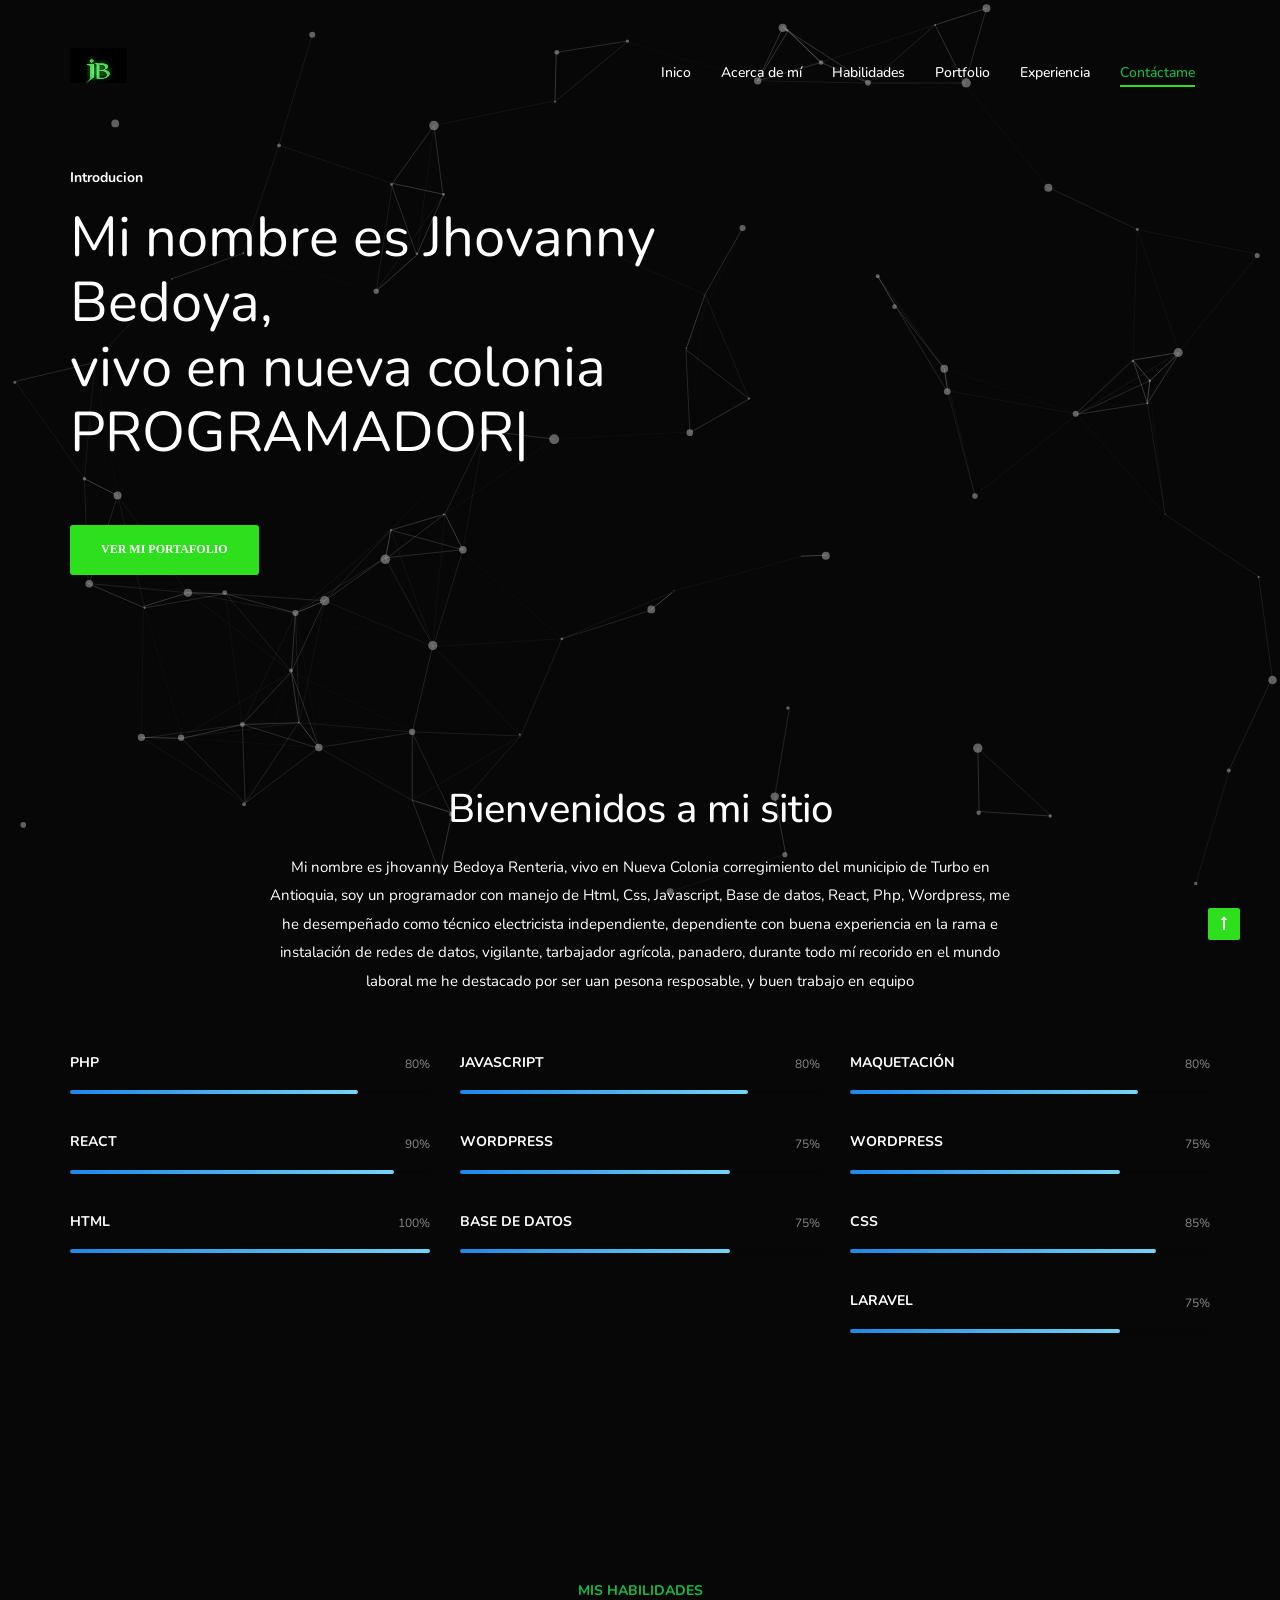
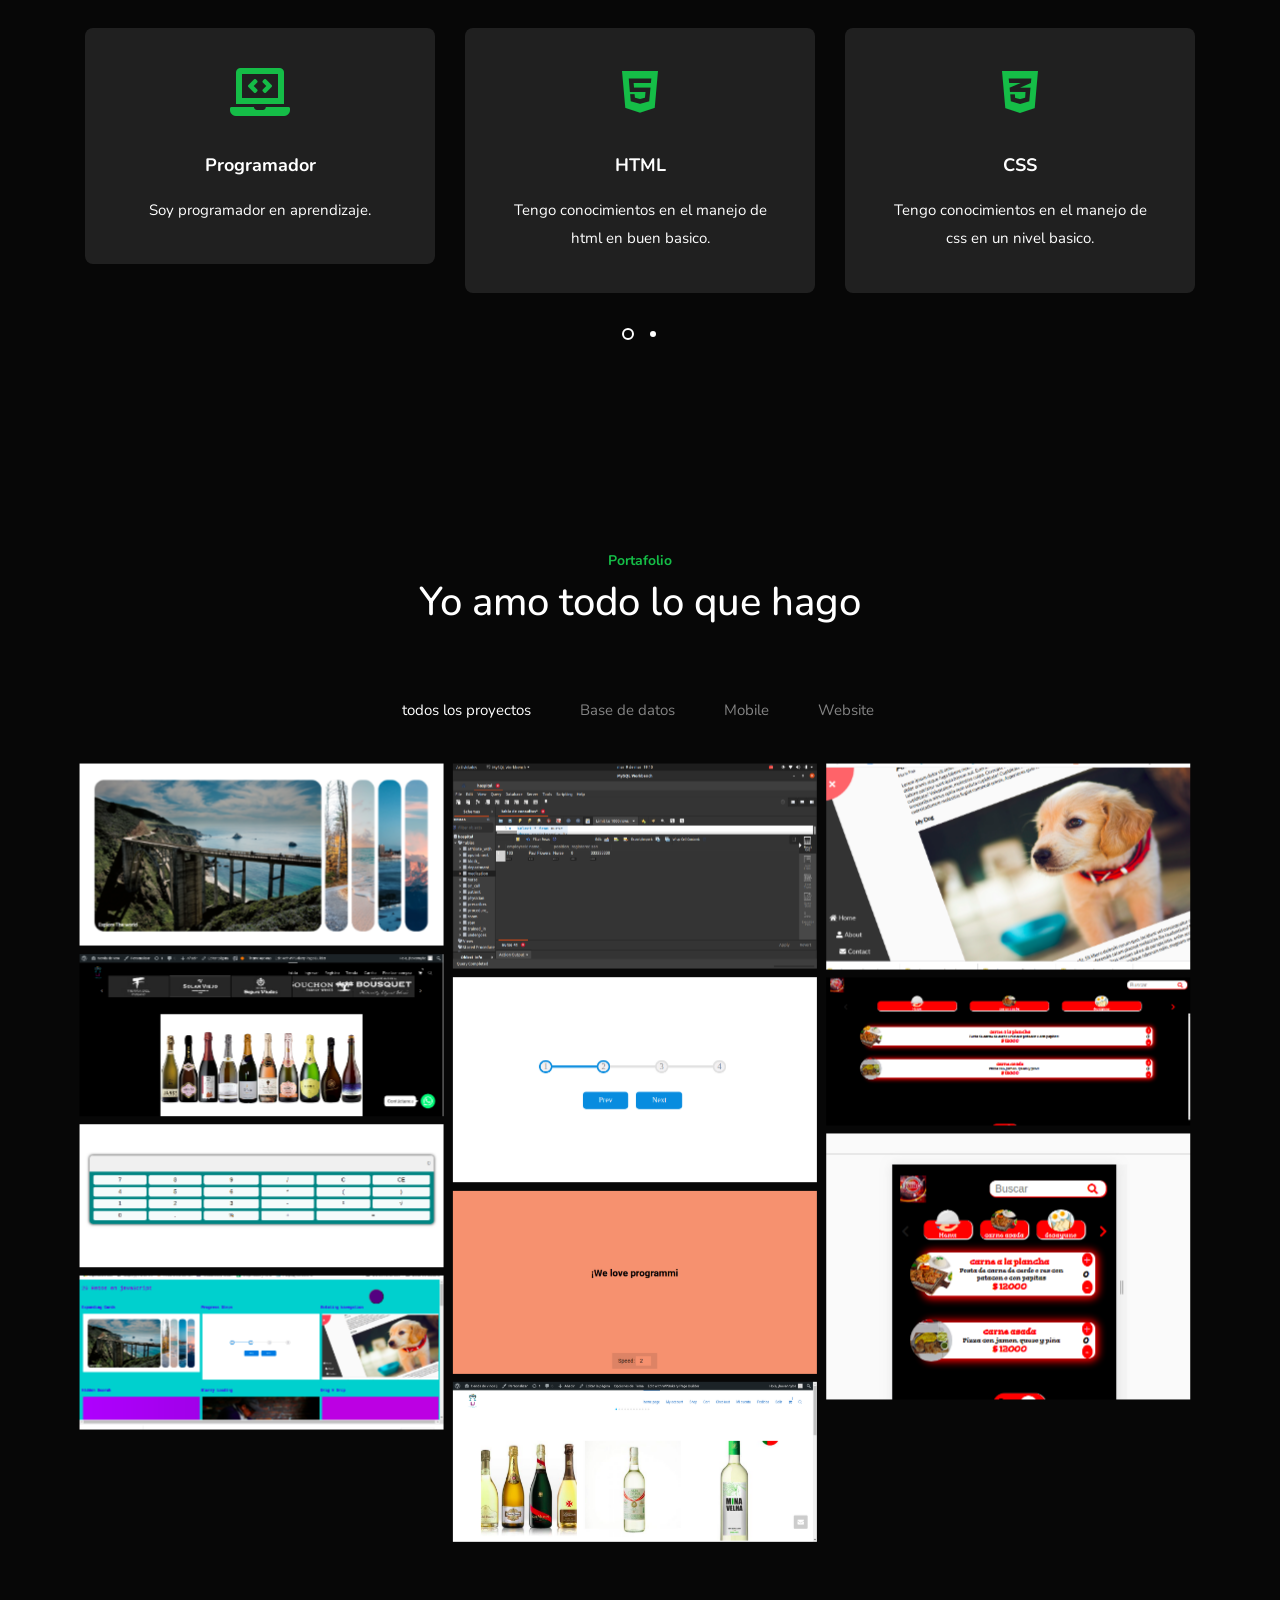
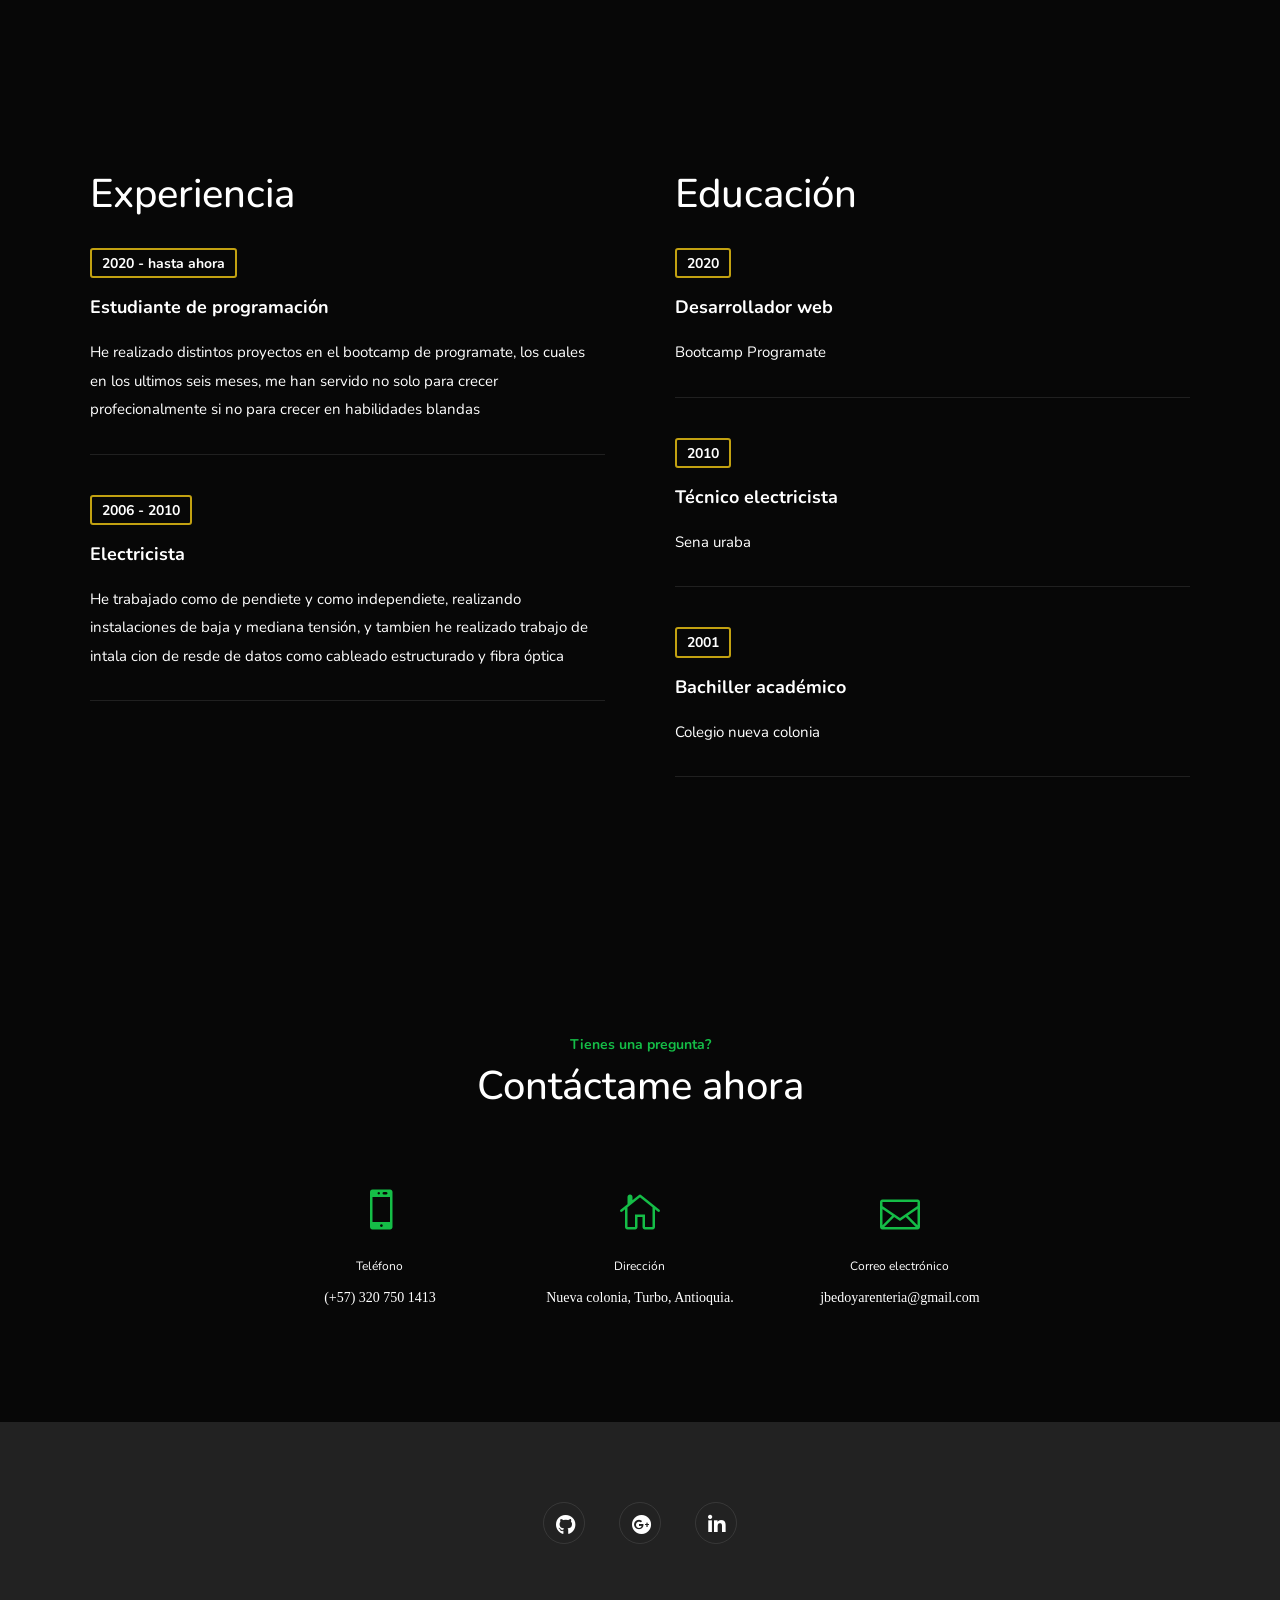
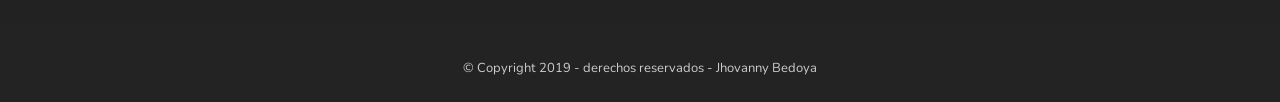
==== commit 588f9b1a: "ultumos retoques" ====
--- a/index.html
+++ b/index.html
@@ -79,7 +79,7 @@
             <div id="top"></div>
 
             <!-- section begin -->
-            <section id="section-hero" class="no-bg full-height relative no-top no-bottom text-white" data-stellar-background-ratio=".2">
+            <section id="section-hero" class="no-bg  relative no-top no-bottom text-white" data-stellar-background-ratio=".2">
                 <div class="overlay-bg t30">
                     <div class="center-y fadeScroll relative" data-scroll-speed="4">
                         <div class="container">
@@ -118,7 +118,7 @@
                                 <h2>Bienvenidos a mi sitio</h2>
                             </div>
                             <div class="col-md-8 col-md-offset-2 text-center">
-                                <p>soy un programador con manejo de Html, Css, Javascript, Base de datos, React, Php, Wordpress, me he desempeñado como técnico electricista con buena experiencia en la rama </p>
+                                <p> Mi nombre es jhovanny Bedoya Renteria, vivo en Nueva Colonia corregimiento del  municipio de Turbo en Antioquia,  soy un programador con manejo de Html, Css, Javascript, Base de datos, React, Php, Wordpress, me he desempeñado como técnico electricista independiente, dependiente con buena experiencia en la rama e instalación de redes de datos, vigilante, tarbajador agrícola, panadero, durante todo mí recorido en el mundo laboral me he destacado por ser uan pesona resposable, y buen trabajo en equipo</p>
                             </div>
                         </div>
 
@@ -153,52 +153,74 @@
                                     </div>
                                 </div>
 
+                                
+
+                            </div>
+
+                            <div class="col-md-4">
+                                <div class="skill-bar style-2">
+                                    <h5>JAVASCRIPT</h5>
+                                    <div class="de-progress">
+                                        <div class="value"></div>
+                                        <div class="progress-bar" data-value="80%">
+                                        </div>
+                                    </div>
+                                </div>
+
+                                <div class="skill-bar style-2">
+                                    <h5>WORDPRESS</h5>
+                                    <div class="de-progress">
+                                        <div class="value"></div>
+                                        <div class="progress-bar" data-value="75%">
+                                        </div>
+                                    </div>
+                                </div>
+                                <div class="skill-bar style-2">
+                                    <h5>BASE DE DATOS</h5>
+                                    <div class="de-progress">
+                                        <div class="value"></div>
+                                        <div class="progress-bar" data-value="75%">
+                                        </div>
+                                    </div>
+                                </div>
+                               
+                                
+                            </div>
+                            <div class="col-md-4">
+                                <div class="skill-bar style-2">
+                                    <h5>MAQUETACIÓN</h5>
+                                    <div class="de-progress">
+                                        <div class="value"></div>
+                                        <div class="progress-bar" data-value="80%">
+                                        </div>
+                                    </div>
+                                </div>
+
+                                <div class="skill-bar style-2">
+                                    <h5>WORDPRESS</h5>
+                                    <div class="de-progress">
+                                        <div class="value"></div>
+                                        <div class="progress-bar" data-value="75%">
+                                        </div>
+                                    </div>
+                                </div>
                                 <div class="skill-bar style-2">
                                     <h5>CSS</h5>
                                     <div class="de-progress">
                                         <div class="value"></div>
-                                        <div class="progress-bar" data-value="100%">
-                                        </div>
-                                    </div>
-                                </div>
-
-                            </div>
-
-                            <div class="col-md-4">
-                                <div class="skill-bar style-2">
-                                    <h5>JAVASCRIPT</h5>
-                                    <div class="de-progress">
-                                        <div class="value"></div>
-                                        <div class="progress-bar" data-value="80%">
-                                        </div>
-                                    </div>
-                                </div>
-
-                                <div class="skill-bar style-2">
-                                    <h5>WORDPRESS</h5>
+                                        <div class="progress-bar" data-value="85%">
+                                        </div>
+                                    </div>
+                                </div>
+                                <div class="skill-bar style-2">
+                                    <h5>LARAVEL</h5>
                                     <div class="de-progress">
                                         <div class="value"></div>
                                         <div class="progress-bar" data-value="75%">
                                         </div>
                                     </div>
                                 </div>
-                                <div class="skill-bar style-2">
-                                    <h5>BASE DE DATOS</h5>
-                                    <div class="de-progress">
-                                        <div class="value"></div>
-                                        <div class="progress-bar" data-value="75%">
-                                        </div>
-                                    </div>
-                                </div>
-                                <div class="skill-bar style-2">
-                                    <h5>LARAVEL</h5>
-                                    <div class="de-progress">
-                                        <div class="value"></div>
-                                        <div class="progress-bar" data-value="75%">
-                                        </div>
-                                    </div>
-                                </div>
-
+                                
                             </div>
                         </div>
                     </div>
@@ -236,7 +258,7 @@
                                             <i class="fab fa-html5"></i>
                                             <div class="text">
                                                 <h3>HTML</h3>
-                                                tengo conocimientos en el manejo de html en buen basico.
+                                                Tengo conocimientos en el manejo de html en buen basico.
                                             </div>
                                         </div>
                                     </div>
@@ -248,7 +270,7 @@
                                             <i class="fab fa-css3-alt"></i>
                                             <div class="text">
                                                 <h3>CSS</h3>
-                                                tengo conocimientos en el manejo de css en un nivel basico.
+                                                Tengo conocimientos en el manejo de css en un nivel basico.
                                             </div>
                                         </div>
                                     </div>
@@ -260,7 +282,7 @@
                                             <i class="fab fa-js"></i>
                                             <div class="text">
                                                 <h3>JAVASCRIPT</h3>
-                                                tengo conocimientos en el manejo de javascript en un nivel basico.
+                                                Tengo conocimientos en el manejo de javascript en un nivel basico.
                                             </div>
                                         </div>
                                     </div>
@@ -272,7 +294,7 @@
                                             <i class="fab fa-react"></i>
                                             <div class="text">
                                                 <h3>REACT</h3>
-                                                tengo conocimientos en el manejo de react en un nivel basico.
+                                                Tengo conocimientos en el manejo de react en un nivel basico.
                                             </div>
                                         </div>
                                     </div>
@@ -283,7 +305,7 @@
                                         <div class="inner">
                                             <i class="icon_lightbulb_alt id-color"></i>
                                             <div class="text">
-                                                <h3>electricista</h3>
+                                                <h3>ELECTRICISTA</h3>
                                                 Soy técnico con amplia experiencia en el basico.
                                             </div>
                                         </div>
@@ -309,7 +331,7 @@
 
                             <div class="col-md-12 text-center">
                                 <h5><span class="id-color">Portafolio</span></h5>
-                                <h2>yo amo todo lo que hago</h2>
+                                <h2>Yo amo todo lo que hago</h2>
                             </div>
 
                             <div class="col-md-12 text-center mt50">
@@ -346,7 +368,7 @@
                                     <!-- gallery item -->
                                     <div class="item base gallery-item">
                                         <div class="picframe wow">
-                                            <a class="image-popup" href="https://drive.google.com/drive/folders/1wcHYeFMVMP7arkoHgjwm-MKOgI2I73Kc?usp=sharing" target="_blank">
+                                            <a class="" href="https://drive.google.com/drive/folders/1wcHYeFMVMP7arkoHgjwm-MKOgI2I73Kc?usp=sharing" target="_blank">
                                                 <span class="overlay">
 												<span class="pf_text">
 													<span class="project-name">base de datos</span>
@@ -376,7 +398,7 @@
                                     <!-- gallery item -->
                                     <div class="item website gallery-item">
                                         <div class="picframe wow">
-                                            <a class="image-popup" href="http://ljtiendavinos.programate.tech/" target="_blank">
+                                            <a class="" href="http://ljtiendavinos.programate.tech/" target="_blank">
                                                 <span class="overlay">
 												<span class="pf_text">
 													<span class="project-name">tienda de vinos wordpress</span>
@@ -497,7 +519,7 @@
                                     <!-- gallery item -->
                                     <div class="item website gallery-item">
                                         <div class="picframe wow">
-                                            <a class="image-popup" href="http://ljtiendavinos.epizy.com/">
+                                            <a class="" href="http://ljtiendavinos.epizy.com/">
                                                 <span class="overlay">
 												<span class="pf_text">
 													<span class="project-name">tienda de vinos Wordpress</span>
@@ -547,18 +569,14 @@
                                     <h2>Experiencia</h2>
                                     <div class="exp-box">
                                         <h5>2020 - hasta ahora</h5>
-                                        <h3>estudiante programación</h3>
-                                        <p></p>
-                                    </div>
-                                    <div class="exp-box">
-                                        <h5>2010 - 2014</h5>
-                                        <h3>Vigilante</h3>
-                                        <p></p>
-                                    </div>
+                                        <h3>Estudiante de programación</h3>
+                                        <p>He realizado distintos proyectos en el bootcamp de programate, los cuales en los ultimos seis meses, me han servido no solo para crecer profecionalmente si no para crecer en habilidades blandas  </p>
+                                    </div>
+                                    
                                     <div class="exp-box">
                                         <h5>2006 - 2010</h5>
                                         <h3>Electricista</h3>
-                                        <p></p>
+                                        <p>He trabajado como de pendiete y como independiete, realizando instalaciones de baja y mediana tensión, y tambien he realizado trabajo de intala cion de resde de datos como cableado estructurado y fibra óptica</p>
                                     </div>
                                 </div>
                             </div>
@@ -570,19 +588,19 @@
                                     <div class="exp-box">
                                         <h5>2020</h5>
                                         <h3>Desarrollador web</h3>
-                                        <p></p>
+                                        <p>Bootcamp Programate</p>
                                     </div>
 
                                     <div class="exp-box">
                                         <h5>2010</h5>
                                         <h3>Técnico electricista</h3>
-                                        <p></p>
+                                        <p>Sena uraba</p>
                                     </div>
                                    
                                     <div class="exp-box">
                                         <h5>2001</h5>
                                         <h3>Bachiller académico</h3>
-                                        <p></p>
+                                        <p> Colegio nueva colonia</p>
                                     </div>
 
                                 </div>
@@ -705,8 +723,8 @@
                     <div class="container">
                         <div class="row">
                             <div class="col-md-12 text-center">
-                                <h5><span class="id-color">tienes una pregunta?</span></h5>
-                                <h2>contáctame ahora</h2>
+                                <h5><span class="id-color">Tienes una pregunta?</span></h5>
+                                <h2>Contáctame ahora</h2>
                             </div>
 
                             <div class="col-md-8 col-md-offset-2 wow fadeInUp">
@@ -754,22 +772,22 @@
                                     <div class="col-md-4">
                                         <div class="wm-1"></div>
                                         <i class="icon_mobile id-color size40 mb20"></i>
-                                        <h6 class="id-color">teléfono</h6>
+                                        <h6 class="id-color">Teléfono</h6>
                                         <h4>(+57) 320 750 1413 </h4>
                                     </div>
 
                                     <div class="col-md-4">
                                         <div class="wm-1"></div>
                                         <i class="icon_house_alt id-color size40 mb20"></i>
-                                        <h6 class="id-color">dirección</h6>
-                                        <h4>nueva colonia, Turbo, Antioquia.</h4>
+                                        <h6 class="id-color">Dirección</h6>
+                                        <h4>Nueva colonia, Turbo, Antioquia.</h4>
                                     </div>
 
                                     <div class="col-md-4">
 
                                         <div class="wm-1"></div>
                                         <i class="icon_mail_alt id-color size40 mb20"></i>
-                                        <h6 class="id-color">correo electrónico</h6>
+                                        <h6 class="id-color">Correo electrónico</h6>
                                         <h4>jbedoyarenteria@gmail.com</h4>
                                     </div>
                                 </div>
@@ -805,7 +823,7 @@
                 <div class="container text-center">
                     <div class="row">
                         <div class="col-md-12">
-                            &copy; Copyright 2019 - derechos reservados
+                            &copy; Copyright 2019 - derechos reservados - Jhovanny Bedoya
                         </div>
                     </div>
                 </div>
--- a/css/style.css
+++ b/css/style.css
@@ -6356,9 +6356,9 @@
 .typed-strings p{position:absolute;}
 .typed-cursor{
 opacity: 1;
--webkit-animation: blink 0.7s infinite;
--moz-animation: blink 0.7s infinite;
-animation: blink 0.7s infinite;
+-webkit-animation: blink 40s infinite;
+-moz-animation: blink 60s infinite;
+animation: blink 120s infinite;
 }
 @keyframes blink{
 0% { opacity:1; }
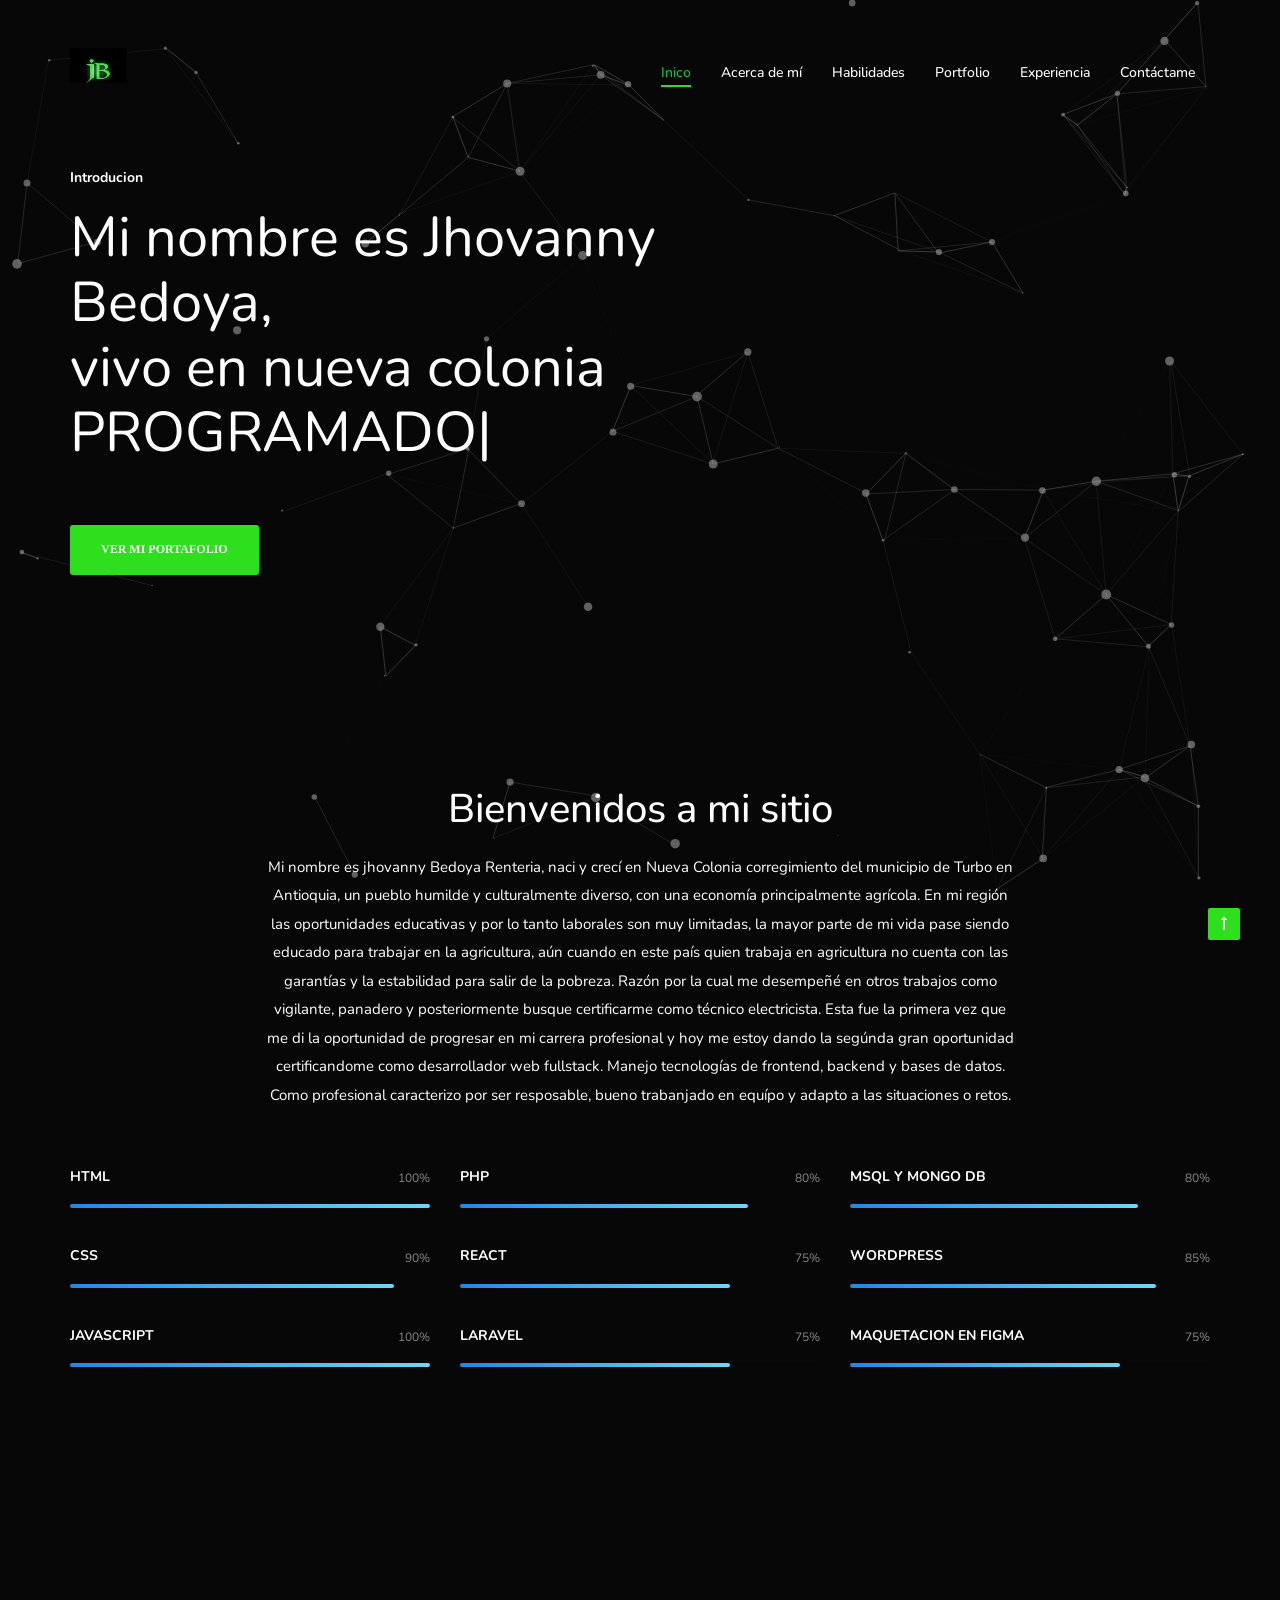
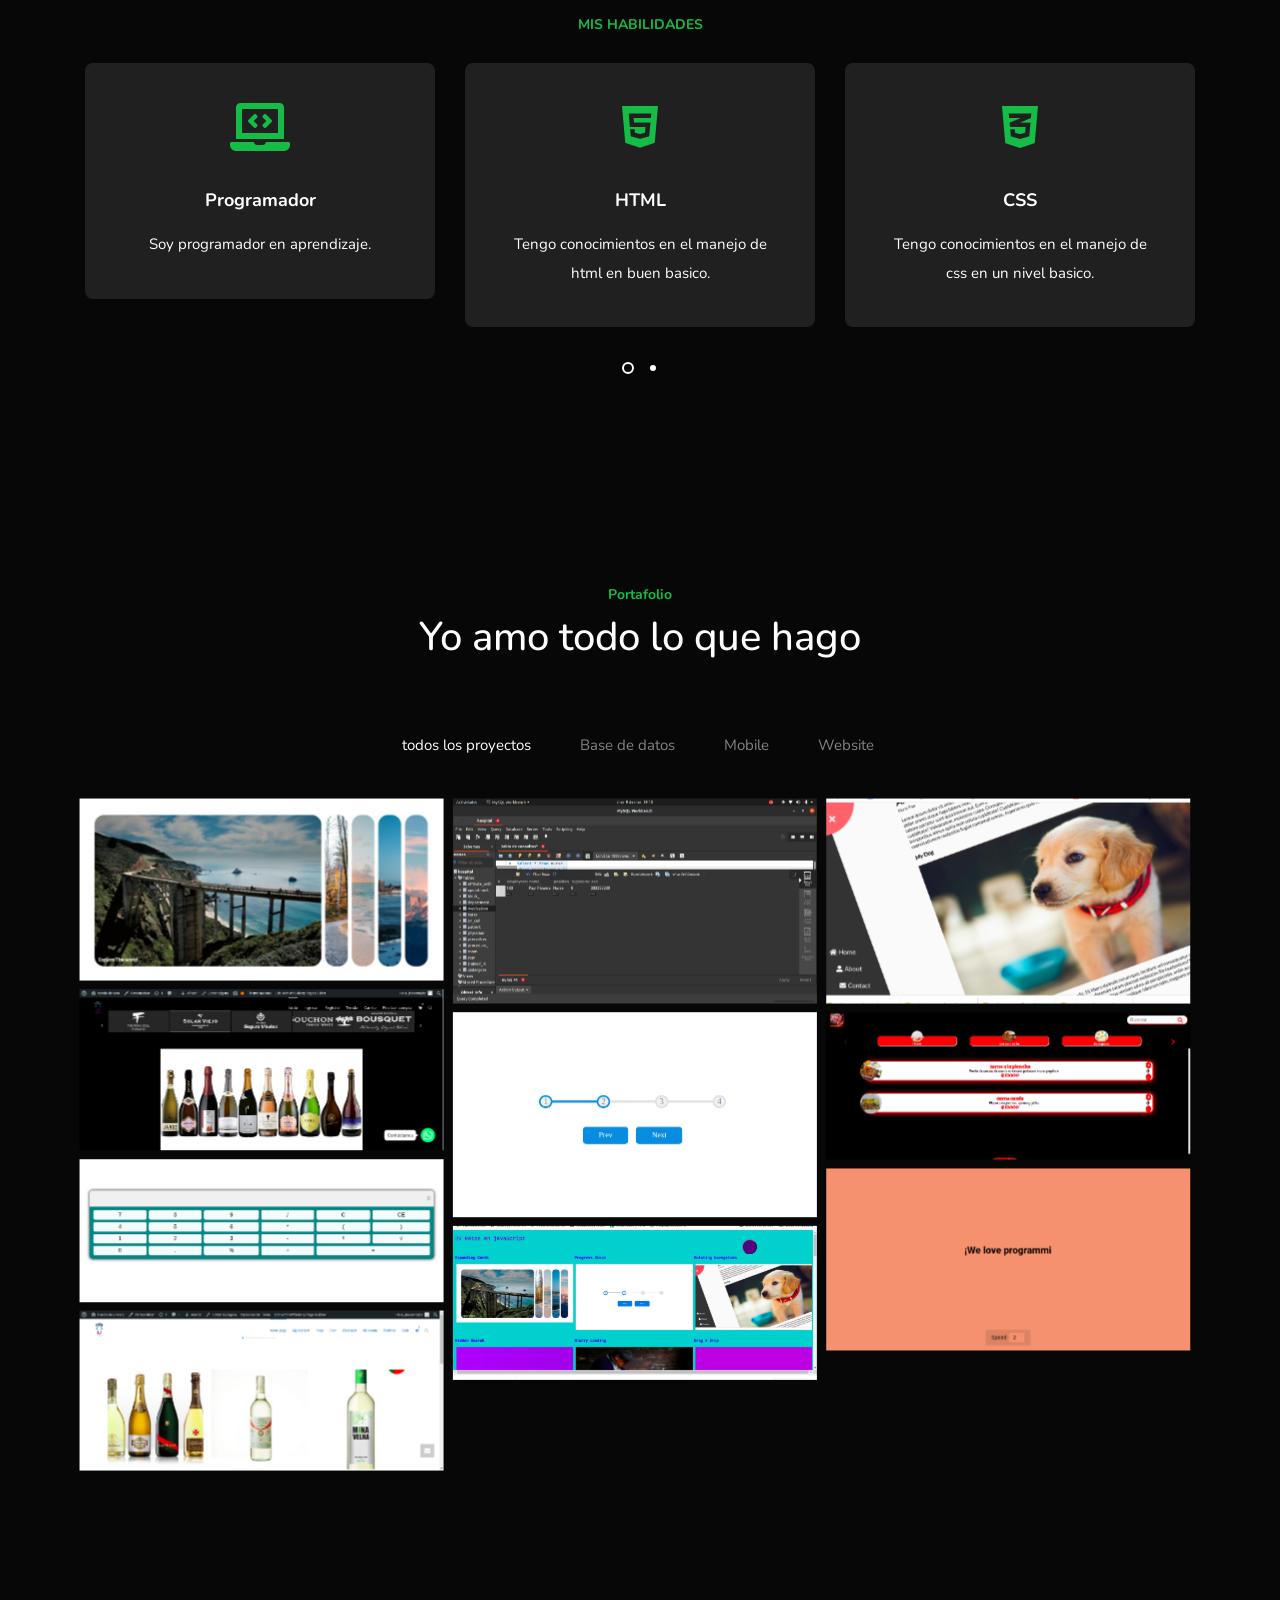
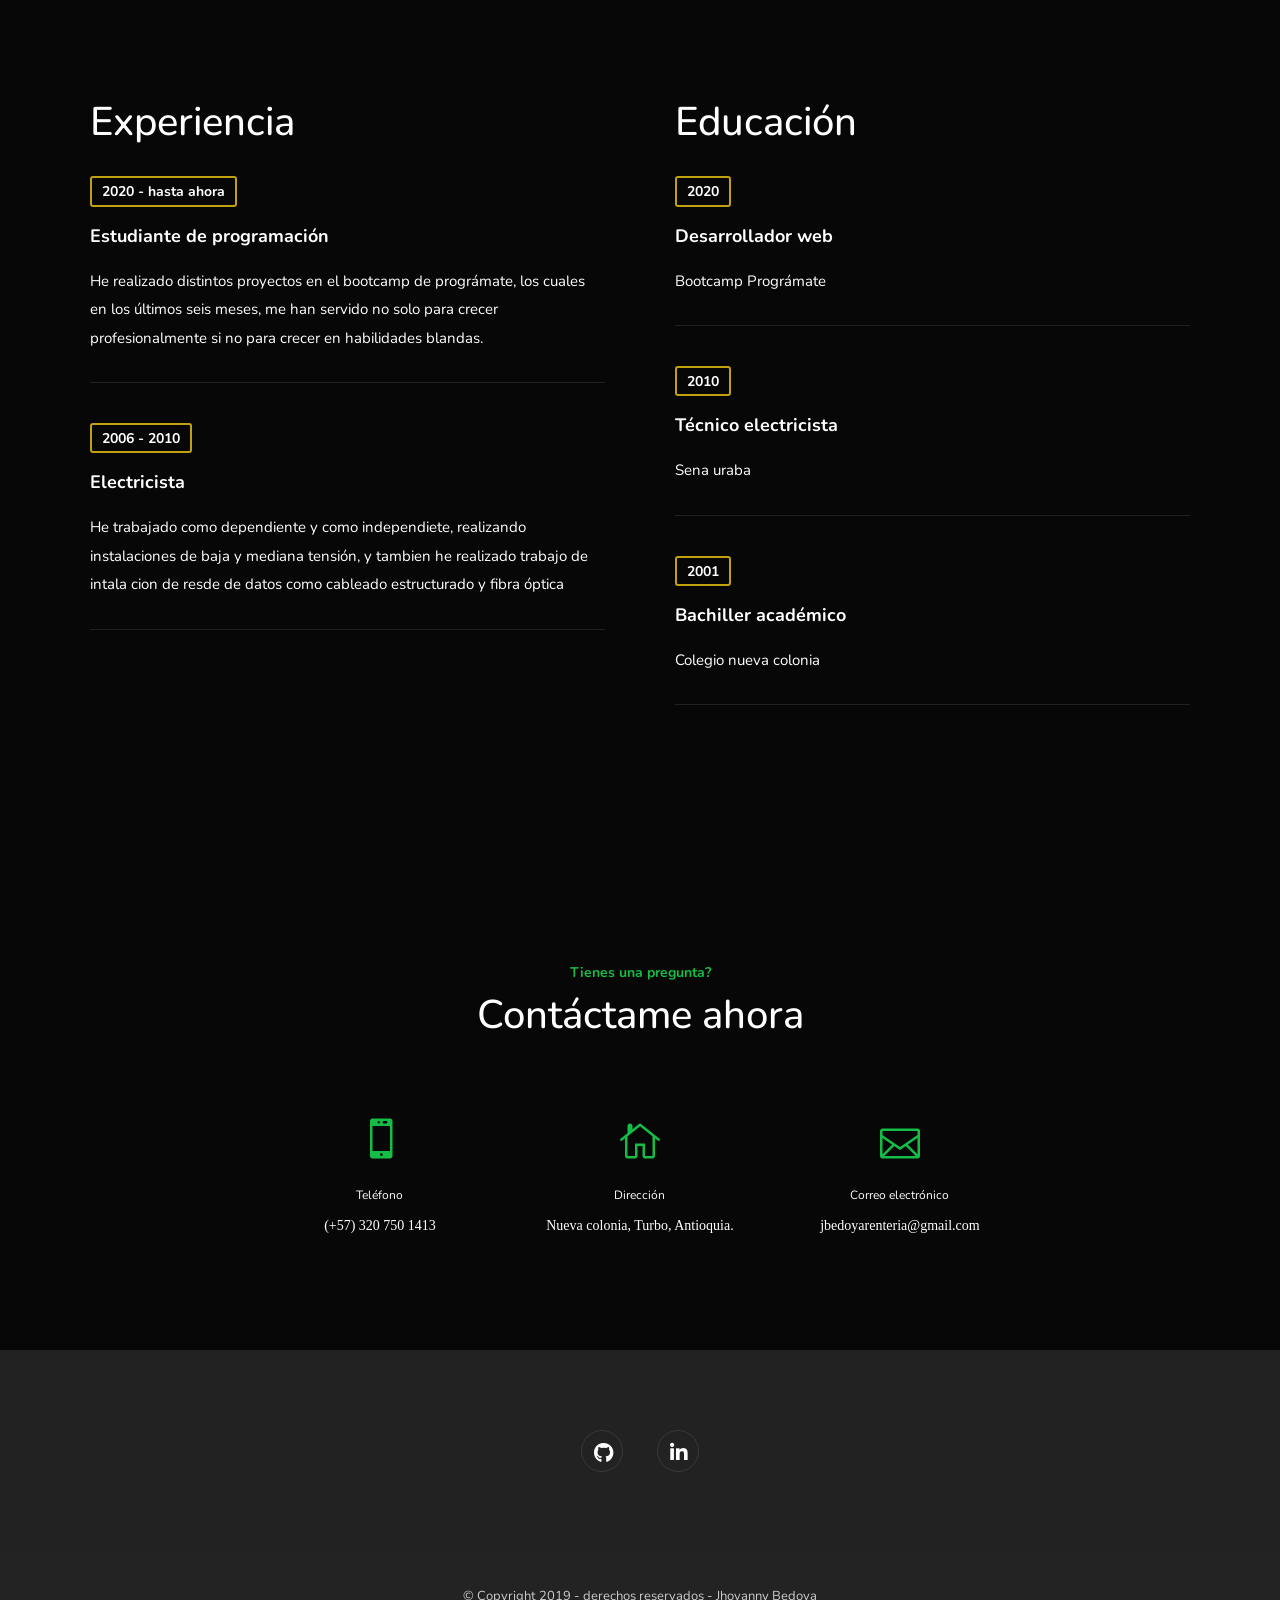
==== commit 744cc242: "ultimo cambio jbr" ====
--- a/index.html
+++ b/index.html
@@ -117,14 +117,55 @@
                                 <h5><span class="id-color"> </span></h5>
                                 <h2>Bienvenidos a mi sitio</h2>
                             </div>
+                            
                             <div class="col-md-8 col-md-offset-2 text-center">
-                                <p> Mi nombre es jhovanny Bedoya Renteria, vivo en Nueva Colonia corregimiento del  municipio de Turbo en Antioquia,  soy un programador con manejo de Html, Css, Javascript, Base de datos, React, Php, Wordpress, me he desempeñado como técnico electricista independiente, dependiente con buena experiencia en la rama e instalación de redes de datos, vigilante, tarbajador agrícola, panadero, durante todo mí recorido en el mundo laboral me he destacado por ser uan pesona resposable, y buen trabajo en equipo</p>
+                                <p> Mi nombre es jhovanny Bedoya Renteria, naci y crecí en Nueva Colonia corregimiento del  municipio de Turbo en Antioquia,
+                                    un pueblo humilde y culturalmente diverso, con una economía principalmente agrícola. En mi región las oportunidades educativas y por lo tanto
+                                    laborales son muy limitadas, la mayor parte de mi vida pase siendo educado para trabajar en la agricultura, aún cuando en este país quien trabaja en agricultura
+                                    no cuenta con las garantías y la estabilidad para salir de la pobreza. Razón por la cual me desempeñé en otros trabajos como vigilante, panadero y posteriormente
+                                    busque certificarme como técnico electricista. Esta fue la primera vez que me di la oportunidad de progresar en mi carrera profesional
+                                    y hoy me estoy dando la segúnda gran oportunidad certificandome como desarrollador web fullstack. Manejo tecnologías de frontend, backend y bases de datos. 
+                                    Como profesional caracterizo por ser resposable, bueno trabanjado en equípo y adapto a las situaciones o retos.  
+                                     
+                                </p>
                             </div>
                         </div>
 
                         <div class="spacer-single"></div>
 
                         <div class="row">
+                            <div class="col-md-4">
+                                <div class="skill-bar style-2">
+                                    <h5>HTML</h5>
+                                    <div class="de-progress">
+                                        <div class="value"></div>
+                                        <div class="progress-bar" data-value="100%">
+                                        </div>
+                                    </div>
+                                </div>
+
+                                <div class="skill-bar style-2">
+                                    <h5>CSS</h5>
+                                    <div class="de-progress">
+                                        <div class="value"></div>
+                                        <div class="progress-bar" data-value="90%">
+                                        </div>
+                                    </div>
+                                </div>
+
+                                <div class="skill-bar style-2">
+                                    <h5>JAVASCRIPT</h5>
+                                    <div class="de-progress">
+                                        <div class="value"></div>
+                                        <div class="progress-bar" data-value="100%">
+                                        </div>
+                                    </div>
+                                </div>
+
+                                
+
+                            </div>
+
                             <div class="col-md-4">
                                 <div class="skill-bar style-2">
                                     <h5>PHP</h5>
@@ -139,27 +180,24 @@
                                     <h5>REACT</h5>
                                     <div class="de-progress">
                                         <div class="value"></div>
-                                        <div class="progress-bar" data-value="90%">
-                                        </div>
-                                    </div>
-                                </div>
-
+                                        <div class="progress-bar" data-value="75%">
+                                        </div>
+                                    </div>
+                                </div>
                                 <div class="skill-bar style-2">
-                                    <h5>HTML</h5>
+                                    <h5>LARAVEL</h5>
                                     <div class="de-progress">
                                         <div class="value"></div>
-                                        <div class="progress-bar" data-value="100%">
-                                        </div>
-                                    </div>
-                                </div>
-
+                                        <div class="progress-bar" data-value="75%">
+                                        </div>
+                                    </div>
+                                </div>
+                               
                                 
-
-                            </div>
-
+                            </div>
                             <div class="col-md-4">
                                 <div class="skill-bar style-2">
-                                    <h5>JAVASCRIPT</h5>
+                                    <h5>MSQL Y MONGO DB</h5>
                                     <div class="de-progress">
                                         <div class="value"></div>
                                         <div class="progress-bar" data-value="80%">
@@ -167,53 +205,24 @@
                                     </div>
                                 </div>
 
+                                <!-- <div class="skill-bar style-2"> -->
+                                    <!-- <h5>WORDPRESS</h5>
+                                    <div class="de-progress">
+                                        <div class="value"></div>
+                                        <div class="progress-bar" data-value="75%">
+                                        </div>
+                                    </div>
+                                </div> -->
                                 <div class="skill-bar style-2">
                                     <h5>WORDPRESS</h5>
                                     <div class="de-progress">
                                         <div class="value"></div>
-                                        <div class="progress-bar" data-value="75%">
+                                        <div class="progress-bar" data-value="85%">
                                         </div>
                                     </div>
                                 </div>
                                 <div class="skill-bar style-2">
-                                    <h5>BASE DE DATOS</h5>
-                                    <div class="de-progress">
-                                        <div class="value"></div>
-                                        <div class="progress-bar" data-value="75%">
-                                        </div>
-                                    </div>
-                                </div>
-                               
-                                
-                            </div>
-                            <div class="col-md-4">
-                                <div class="skill-bar style-2">
-                                    <h5>MAQUETACIÓN</h5>
-                                    <div class="de-progress">
-                                        <div class="value"></div>
-                                        <div class="progress-bar" data-value="80%">
-                                        </div>
-                                    </div>
-                                </div>
-
-                                <div class="skill-bar style-2">
-                                    <h5>WORDPRESS</h5>
-                                    <div class="de-progress">
-                                        <div class="value"></div>
-                                        <div class="progress-bar" data-value="75%">
-                                        </div>
-                                    </div>
-                                </div>
-                                <div class="skill-bar style-2">
-                                    <h5>CSS</h5>
-                                    <div class="de-progress">
-                                        <div class="value"></div>
-                                        <div class="progress-bar" data-value="85%">
-                                        </div>
-                                    </div>
-                                </div>
-                                <div class="skill-bar style-2">
-                                    <h5>LARAVEL</h5>
+                                    <h5>MAQUETACION EN FIGMA</h5>
                                     <div class="de-progress">
                                         <div class="value"></div>
                                         <div class="progress-bar" data-value="75%">
@@ -368,7 +377,7 @@
                                     <!-- gallery item -->
                                     <div class="item base gallery-item">
                                         <div class="picframe wow">
-                                            <a class="" href="https://drive.google.com/drive/folders/1wcHYeFMVMP7arkoHgjwm-MKOgI2I73Kc?usp=sharing" target="_blank">
+                                            <a class="" href="./images/base de datos.png" target="_blank">
                                                 <span class="overlay">
 												<span class="pf_text">
 													<span class="project-name">base de datos</span>
@@ -457,7 +466,7 @@
 
                                     
                                     <!-- gallery item -->
-                                    <div class="item website gallery-item">
+                                    <!-- <div class="item website gallery-item">
                                         <div class="picframe wow">
                                             <a class="" href="./https://wireframepro.mockflow.com/editor.jsp?editor=off&perm=Owner&projectid=M62a73fc03b92cf573aad9eca7c01959f1607266017320&publicid=7a72022155db49e99456a025d213e837#/page/Da82737ddbe0ff9169191a24f14809598" target="_blank">
                                                 <span class="overlay">
@@ -466,27 +475,27 @@
                                                 </span>
                                                 </span>
                                                 <img src="./images/menu.png"  alt="" />
-                                            </a>
-                                        </div>
-                                    </div>
-                                    <!-- close gallery item -->
-
-                                    <!-- gallery item -->
-                                    <!-- <div class="item electricidad gallery-item">
-                                        <div class="picframe wow">
-                                            <a class="image-popup" href="./imagenes/imagenes_laboral/electri.jpg" target="_blank">
-                                                <span class="overlay">
-												<span class="pf_text">
-													<span class="project-name">toodos los proyectos</span>
-                                                </span>
-                                                </span>
-                                                <img src="imagenes/imagenes_laboral/electri.jpg" alt="" />
                                             </a>
                                         </div>
                                     </div> -->
                                     <!-- close gallery item -->
 
                                     <!-- gallery item -->
+                                    <!-- <div class="item electricidad gallery-item">
+                                        <div class="picframe wow">
+                                            <a class="image-popup" href="./imagenes/imagenes_laboral/electri.jpg" target="_blank">
+                                                <span class="overlay">
+												<span class="pf_text">
+													<span class="project-name">toodos los proyectos</span>
+                                                </span>
+                                                </span>
+                                                <img src="imagenes/imagenes_laboral/electri.jpg" alt="" />
+                                            </a>
+                                        </div>
+                                    </div> -->
+                                    <!-- close gallery item -->
+
+                                    <!-- gallery item -->
                                     <div class="item mobile gallery-item">
                                         <div class="picframe wow">
                                             <a class="" href="./Retos/Día7-AutoText/index.html" target="_blank">
@@ -504,7 +513,7 @@
                                     <!-- gallery item -->
                                     <div class="item website gallery-item">
                                         <div class="picframe wow">
-                                            <a class="" href="./landign/landing.html">
+                                            <a class="" href="./landign/landing.html"target="_blank">
                                                 <span class="overlay">
 												<span class="pf_text">
 													<span class="project-name">landing</span>
@@ -519,7 +528,7 @@
                                     <!-- gallery item -->
                                     <div class="item website gallery-item">
                                         <div class="picframe wow">
-                                            <a class="" href="http://ljtiendavinos.epizy.com/">
+                                            <a class="" href="http://ljtiendavinos.epizy.com/"target="_blank">
                                                 <span class="overlay">
 												<span class="pf_text">
 													<span class="project-name">tienda de vinos Wordpress</span>
@@ -570,13 +579,13 @@
                                     <div class="exp-box">
                                         <h5>2020 - hasta ahora</h5>
                                         <h3>Estudiante de programación</h3>
-                                        <p>He realizado distintos proyectos en el bootcamp de programate, los cuales en los ultimos seis meses, me han servido no solo para crecer profecionalmente si no para crecer en habilidades blandas  </p>
+                                        <p>He realizado distintos proyectos en el bootcamp de prográmate, los cuales en los últimos seis meses, me han servido no solo para crecer profesionalmente si no para crecer en habilidades blandas.</p>
                                     </div>
                                     
                                     <div class="exp-box">
                                         <h5>2006 - 2010</h5>
                                         <h3>Electricista</h3>
-                                        <p>He trabajado como de pendiete y como independiete, realizando instalaciones de baja y mediana tensión, y tambien he realizado trabajo de intala cion de resde de datos como cableado estructurado y fibra óptica</p>
+                                        <p>He trabajado como dependiente y como independiete, realizando instalaciones de baja y mediana tensión, y tambien he realizado trabajo de intala cion de resde de datos como cableado estructurado y fibra óptica</p>
                                     </div>
                                 </div>
                             </div>
@@ -588,7 +597,7 @@
                                     <div class="exp-box">
                                         <h5>2020</h5>
                                         <h3>Desarrollador web</h3>
-                                        <p>Bootcamp Programate</p>
+                                        <p>Bootcamp Prográmate</p>
                                     </div>
 
                                     <div class="exp-box">
@@ -811,7 +820,7 @@
                         <div class="social-icons big">
                             <!-- <a href=""><i class="fa fa-facebook fa-lg"></i></a> -->
                             <a href="http://github.com/jhovannybedoya/"><i class="fab fa-github"></i></a>                            
-                            <a href="https://mail.google.com/mail/u/0/?tab=rm&ogbl#inbox"><i class="fab fa-google-plus"></i></a>
+                            <!-- <a href="https://mail.google.com/mail/u/0/?tab=rm&ogbl#inbox"><i class="fab fa-google-plus"></i></a> -->
                             <a href="https://www.linkedin.com/in/jhovanny-bedoya-bb64b0205"><i class="fab fa-linkedin-in"></i></a>
                             
                         </div>
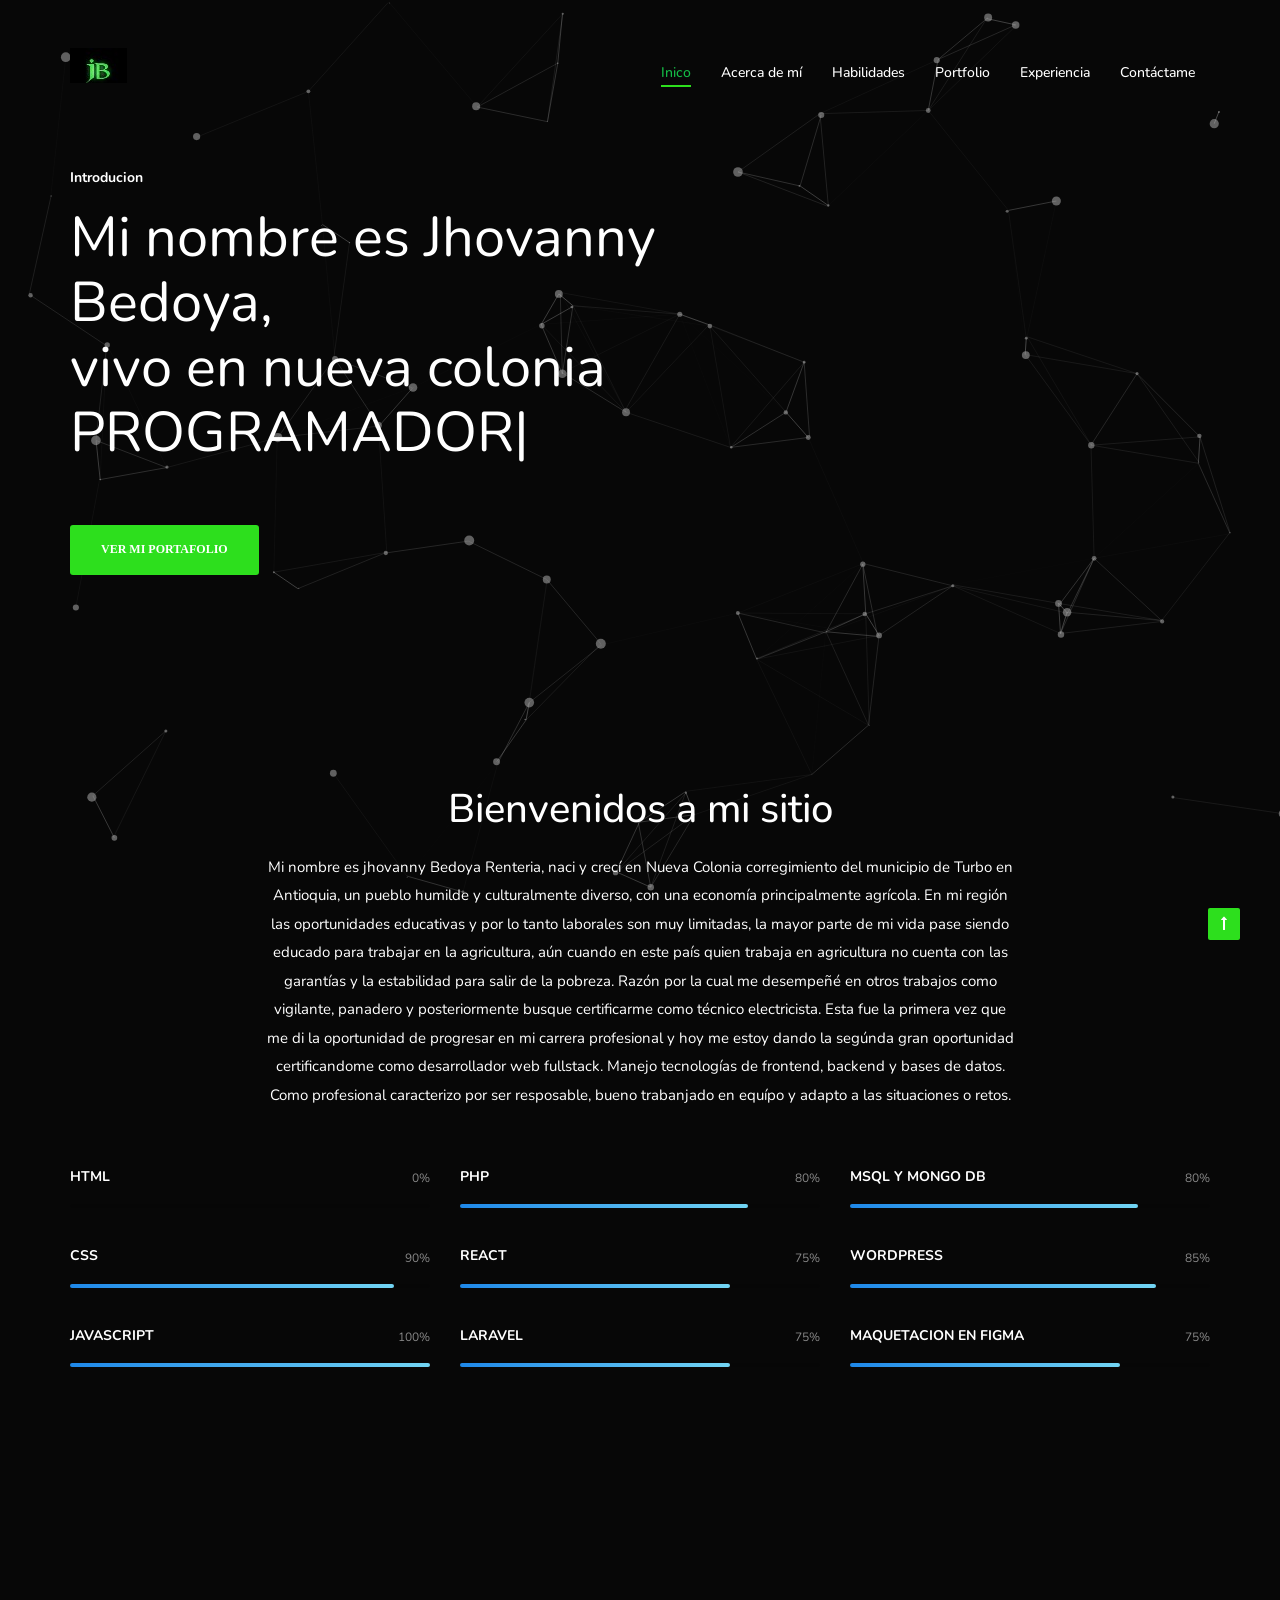
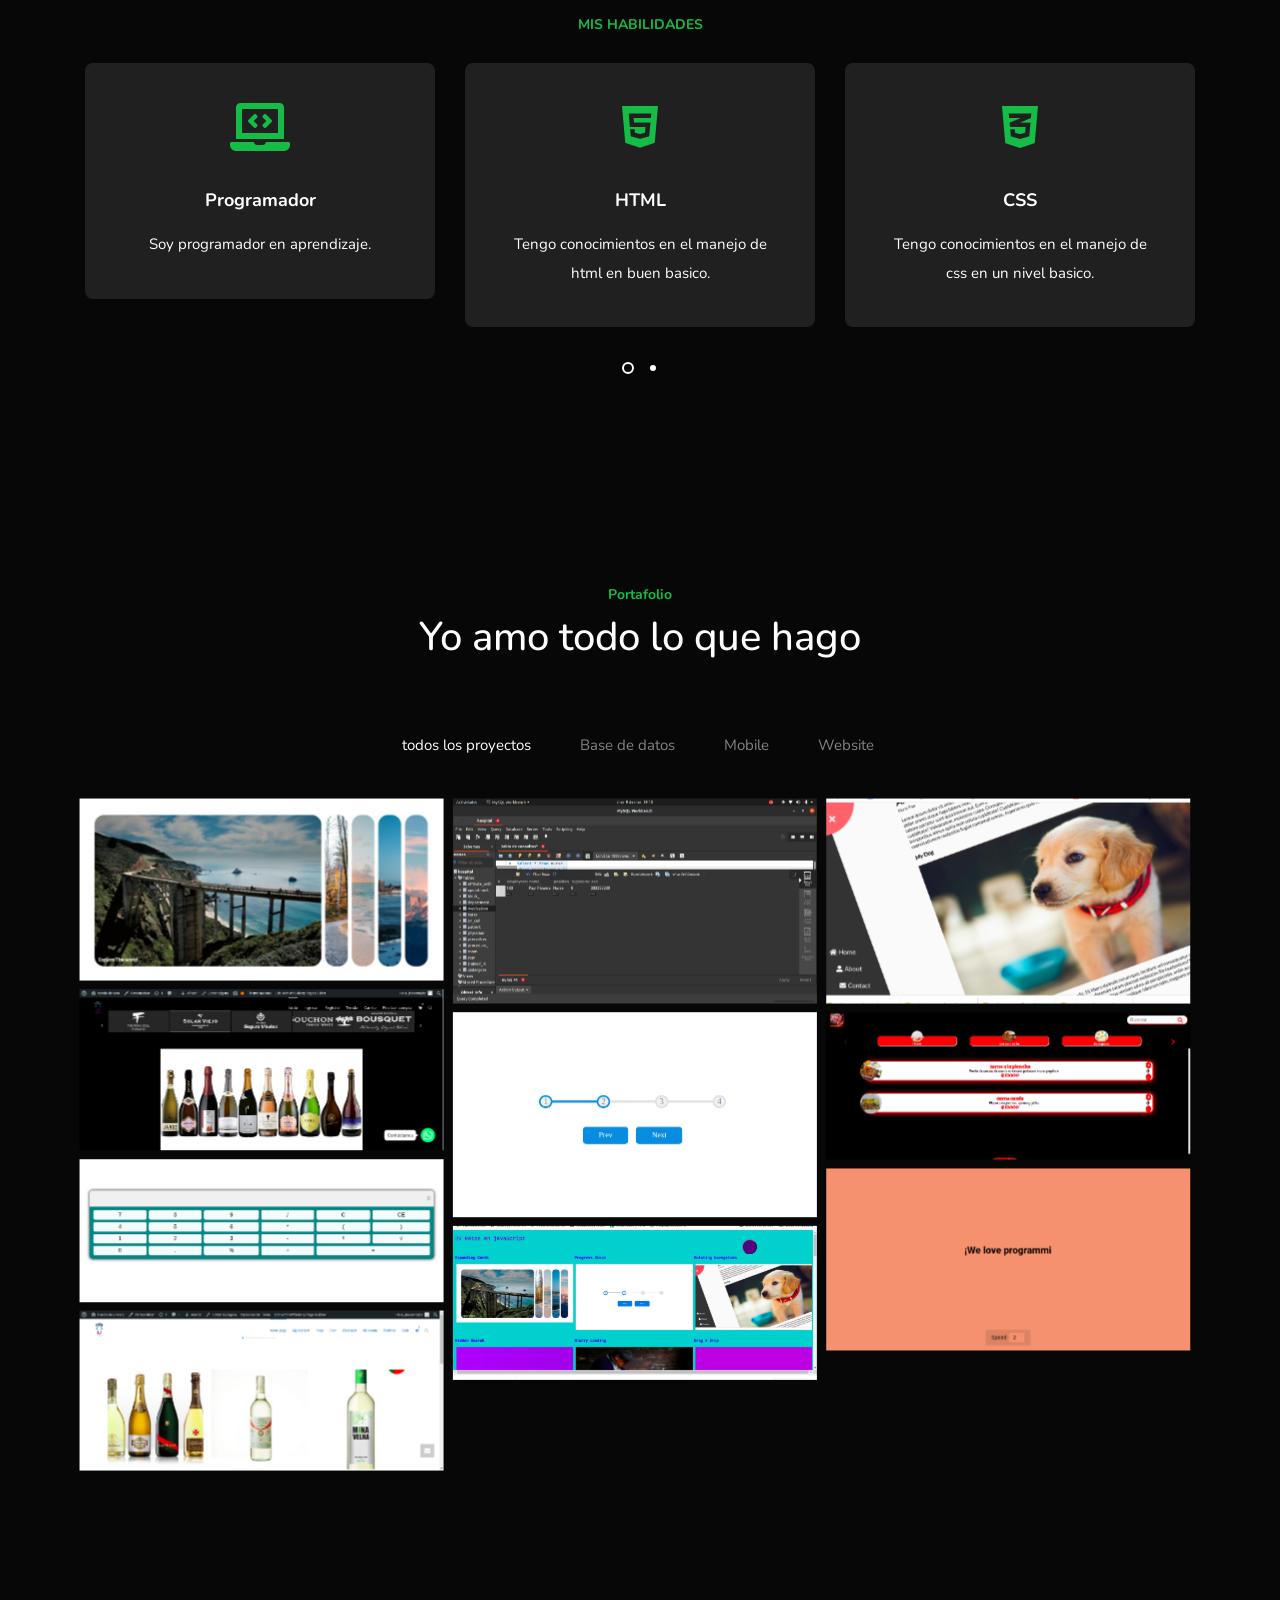
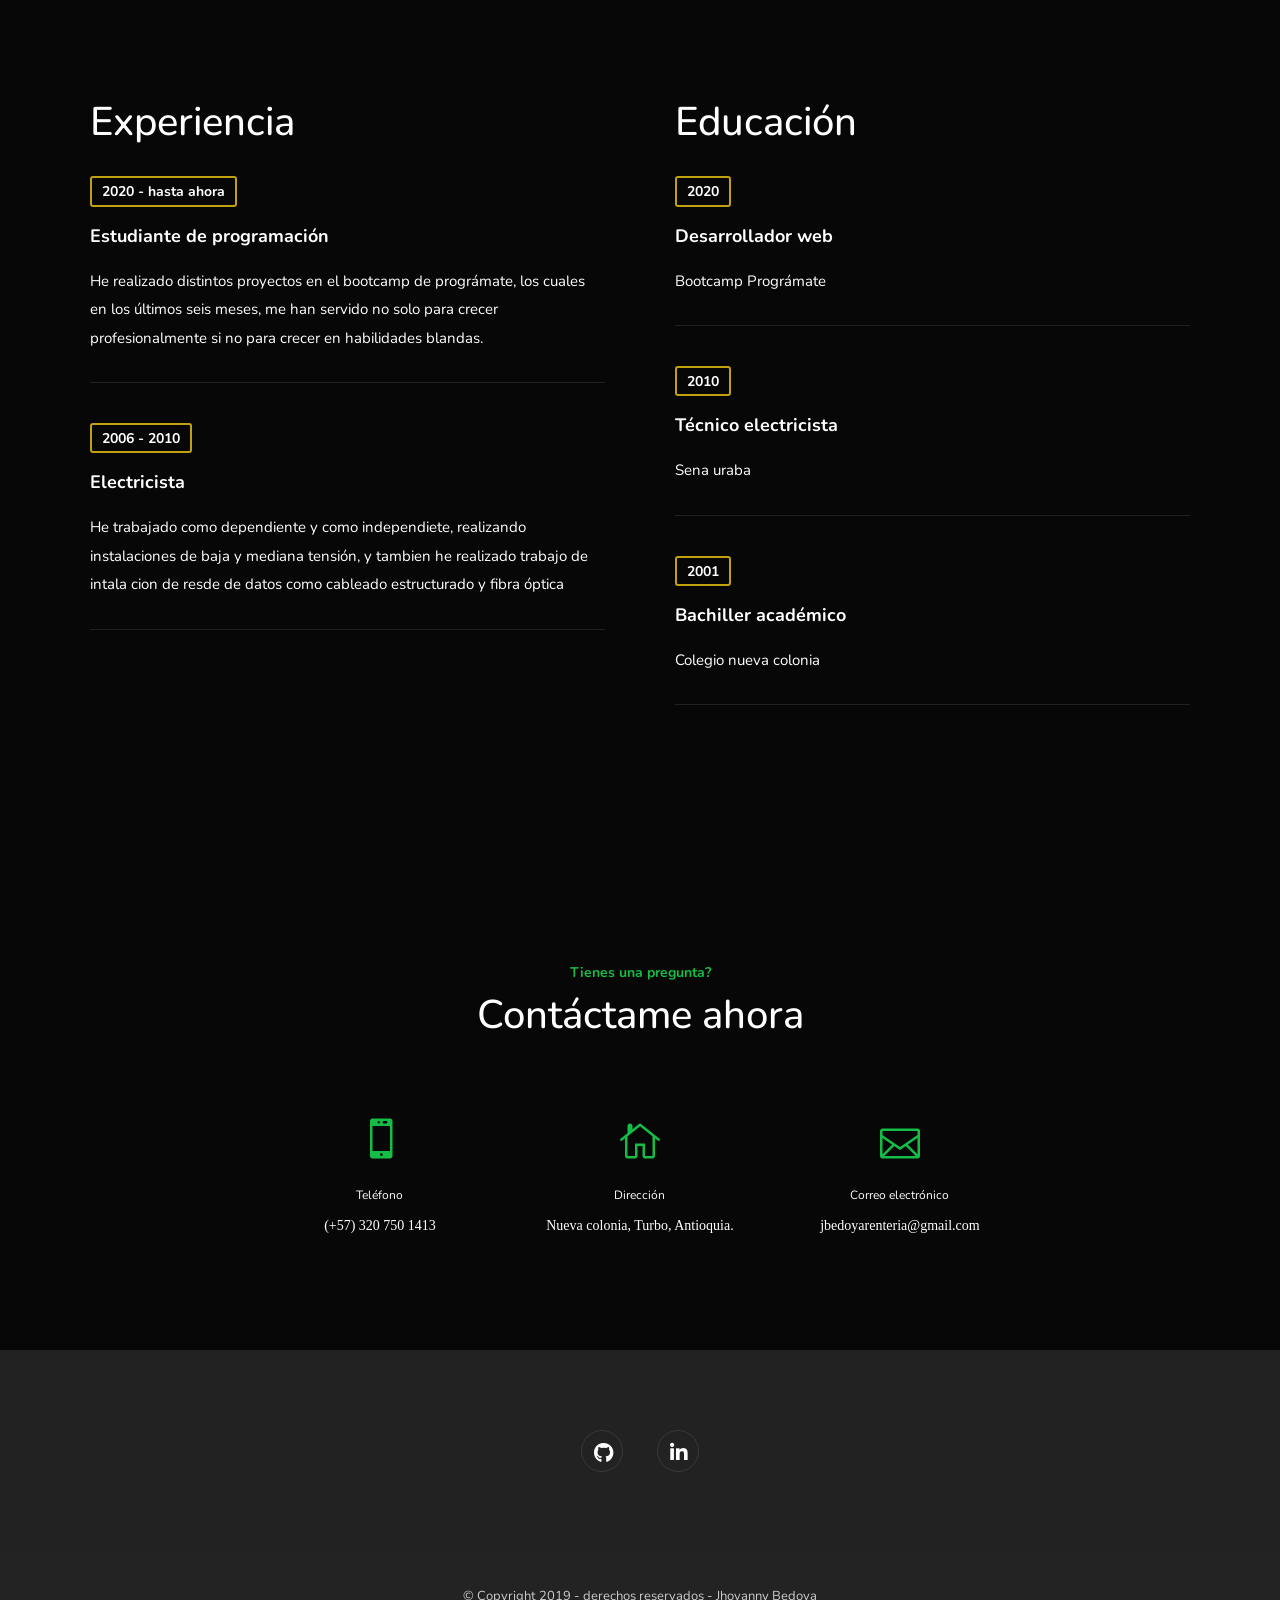
==== commit 2e4adfdb: "ultimo" ====
--- a/index.html
+++ b/index.html
@@ -139,7 +139,7 @@
                                     <h5>HTML</h5>
                                     <div class="de-progress">
                                         <div class="value"></div>
-                                        <div class="progress-bar" data-value="100%">
+                                        <div class="progress-bar" data-value="0%">
                                         </div>
                                     </div>
                                 </div>
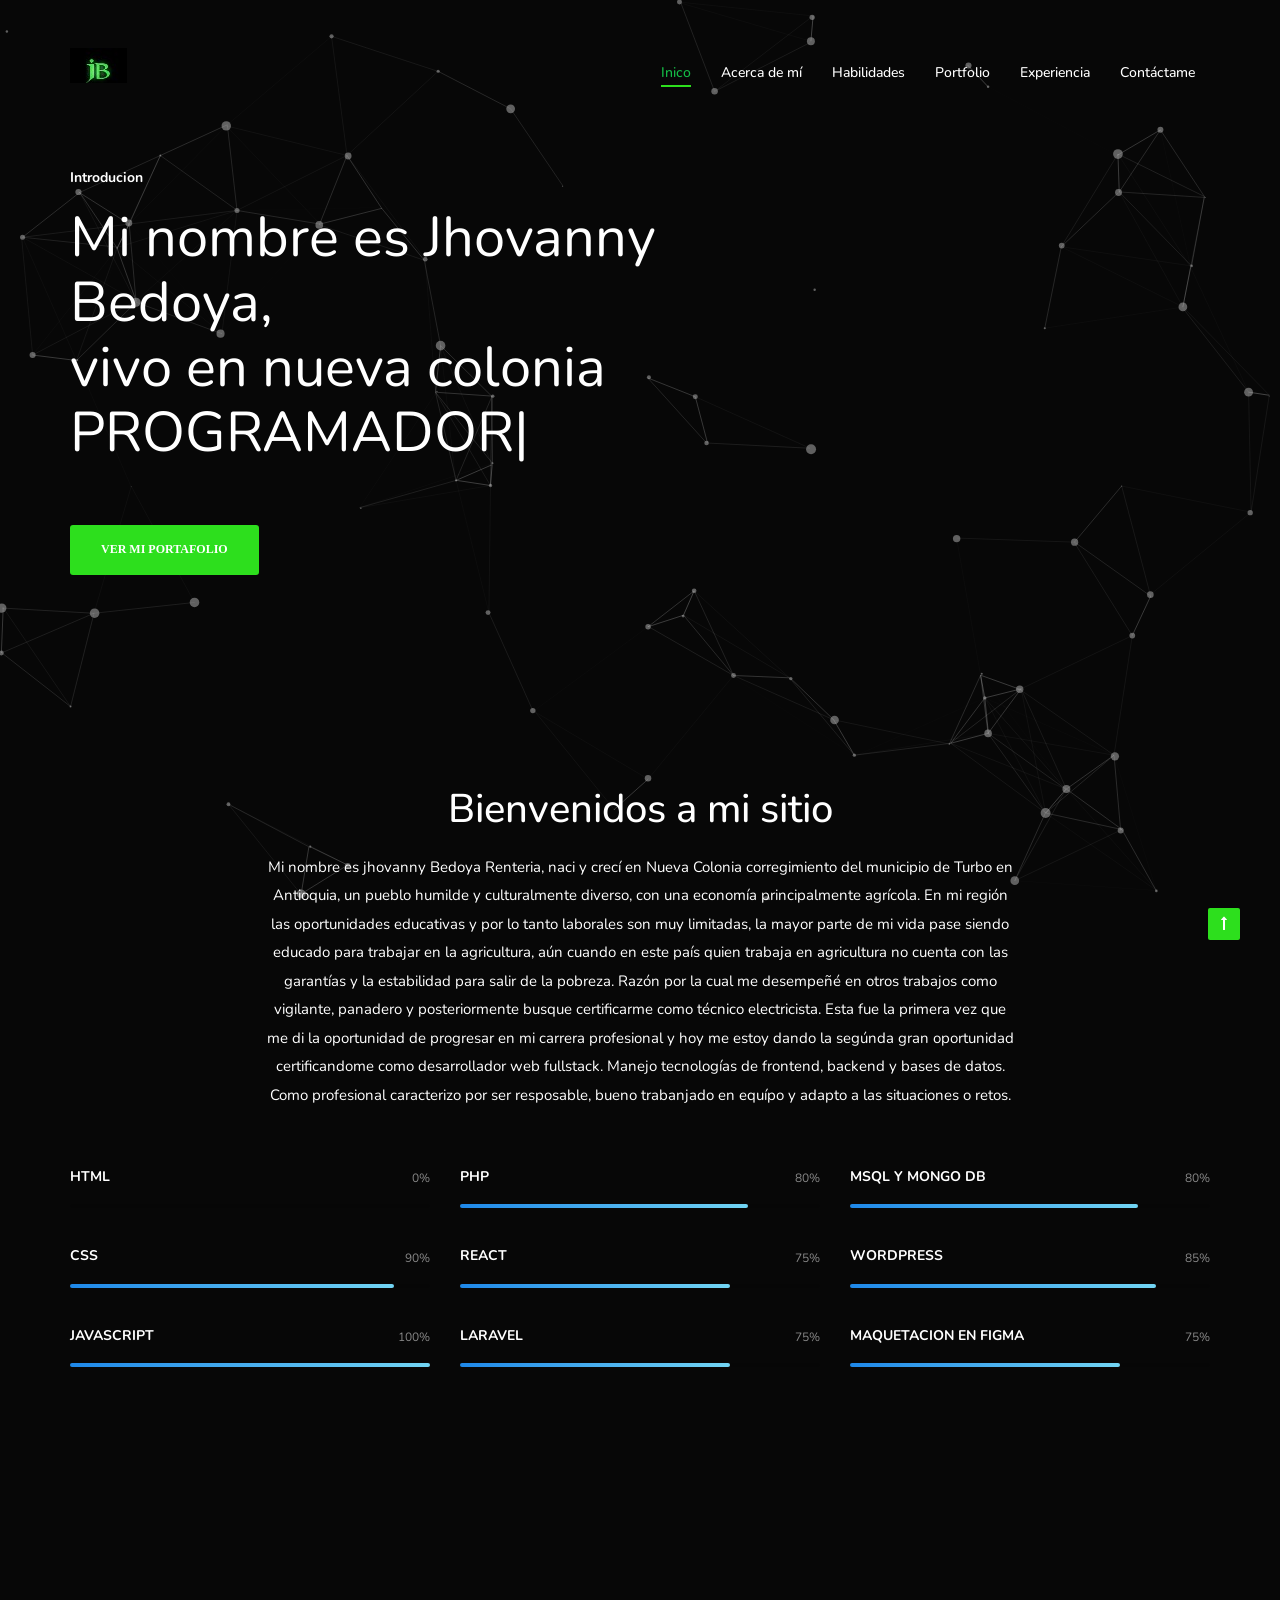
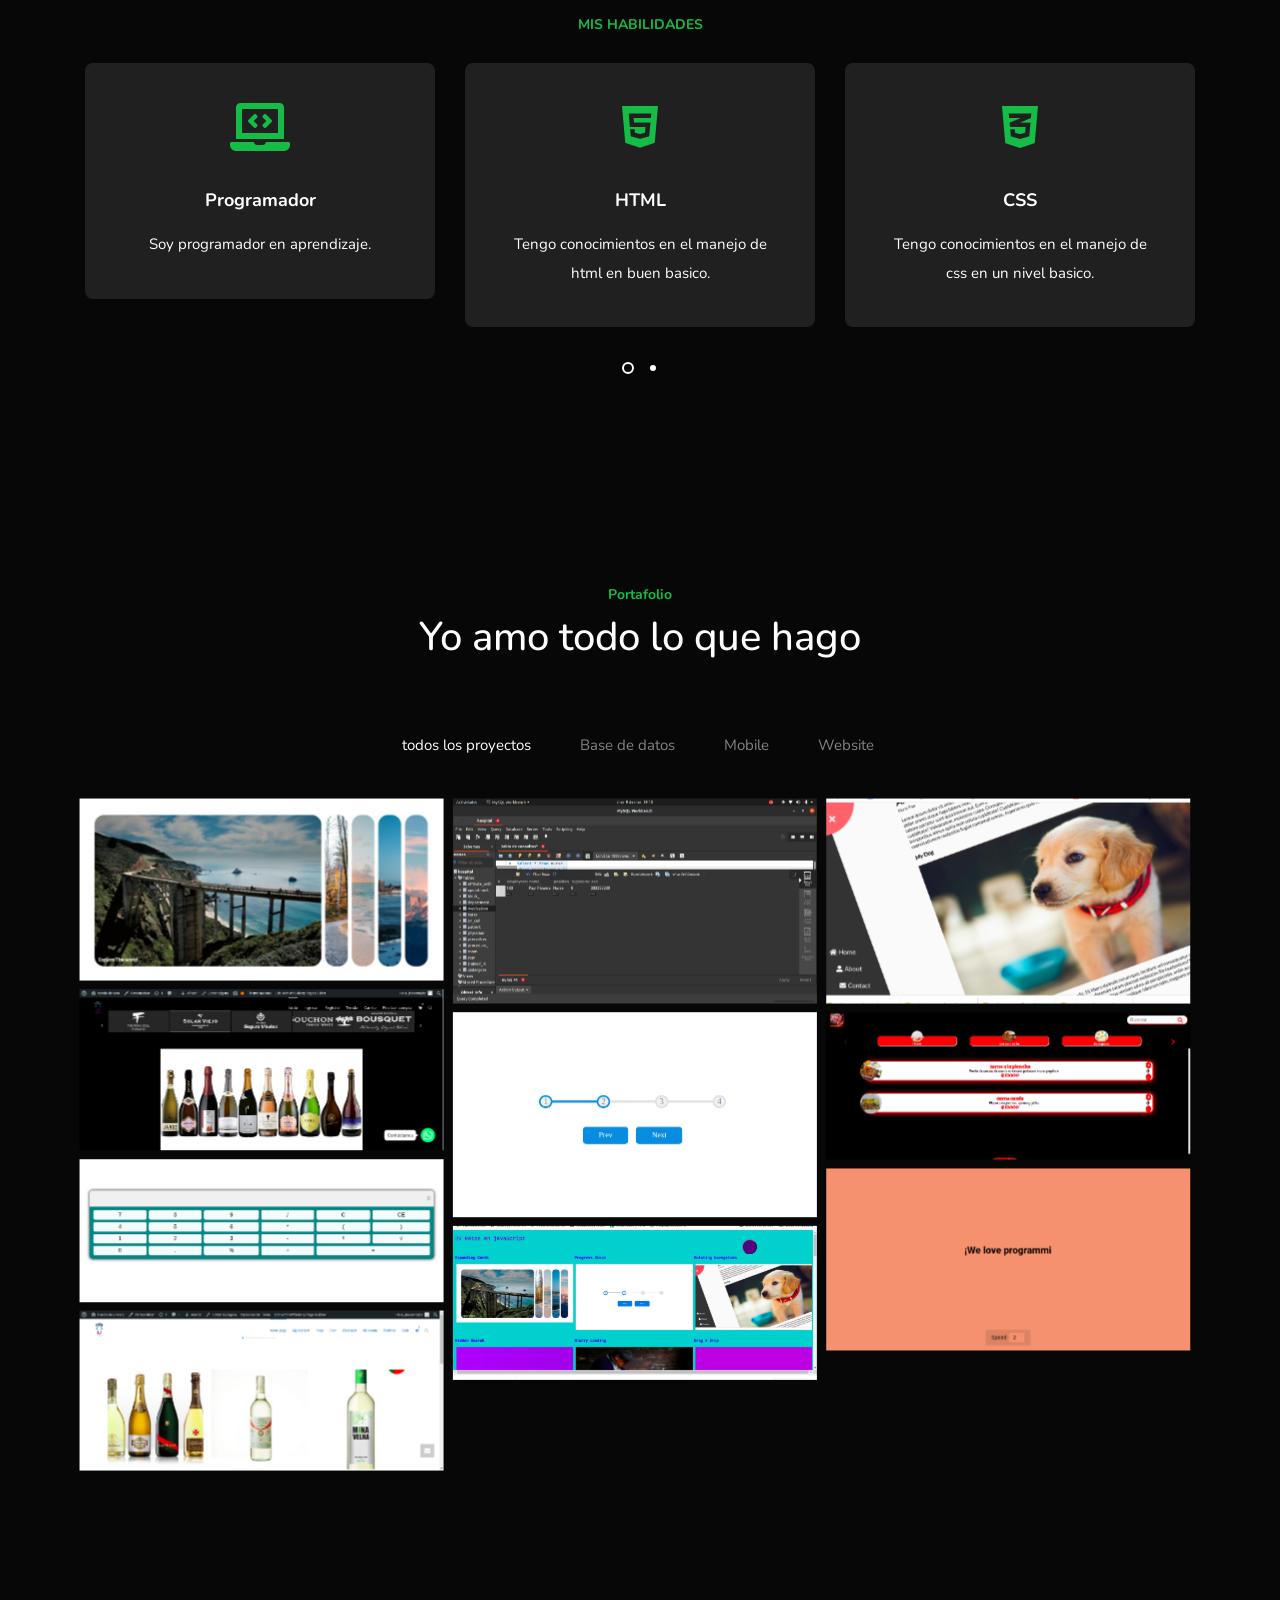
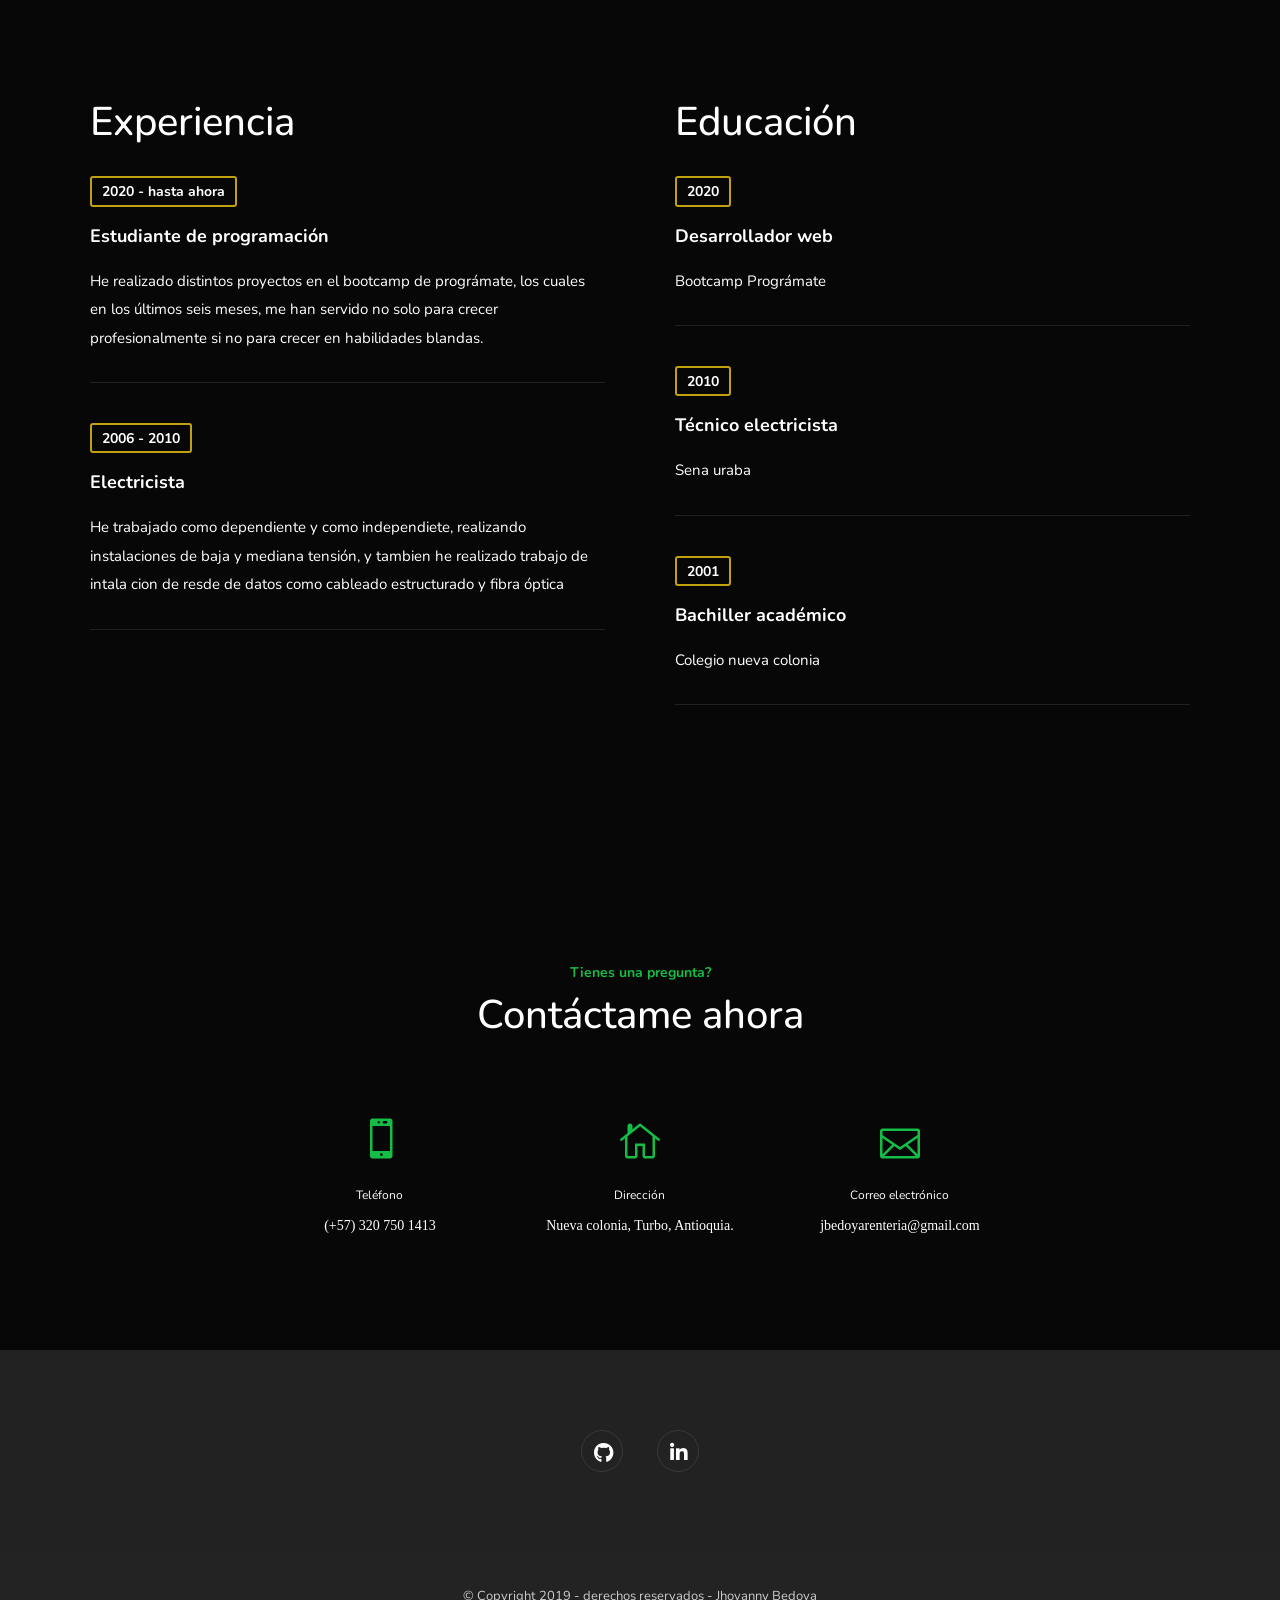
==== commit 1b99c5a8: "ca" ====
--- a/index.html
+++ b/index.html
@@ -144,6 +144,7 @@
                                     </div>
                                 </div>
 
+                                
                                 <div class="skill-bar style-2">
                                     <h5>CSS</h5>
                                     <div class="de-progress">
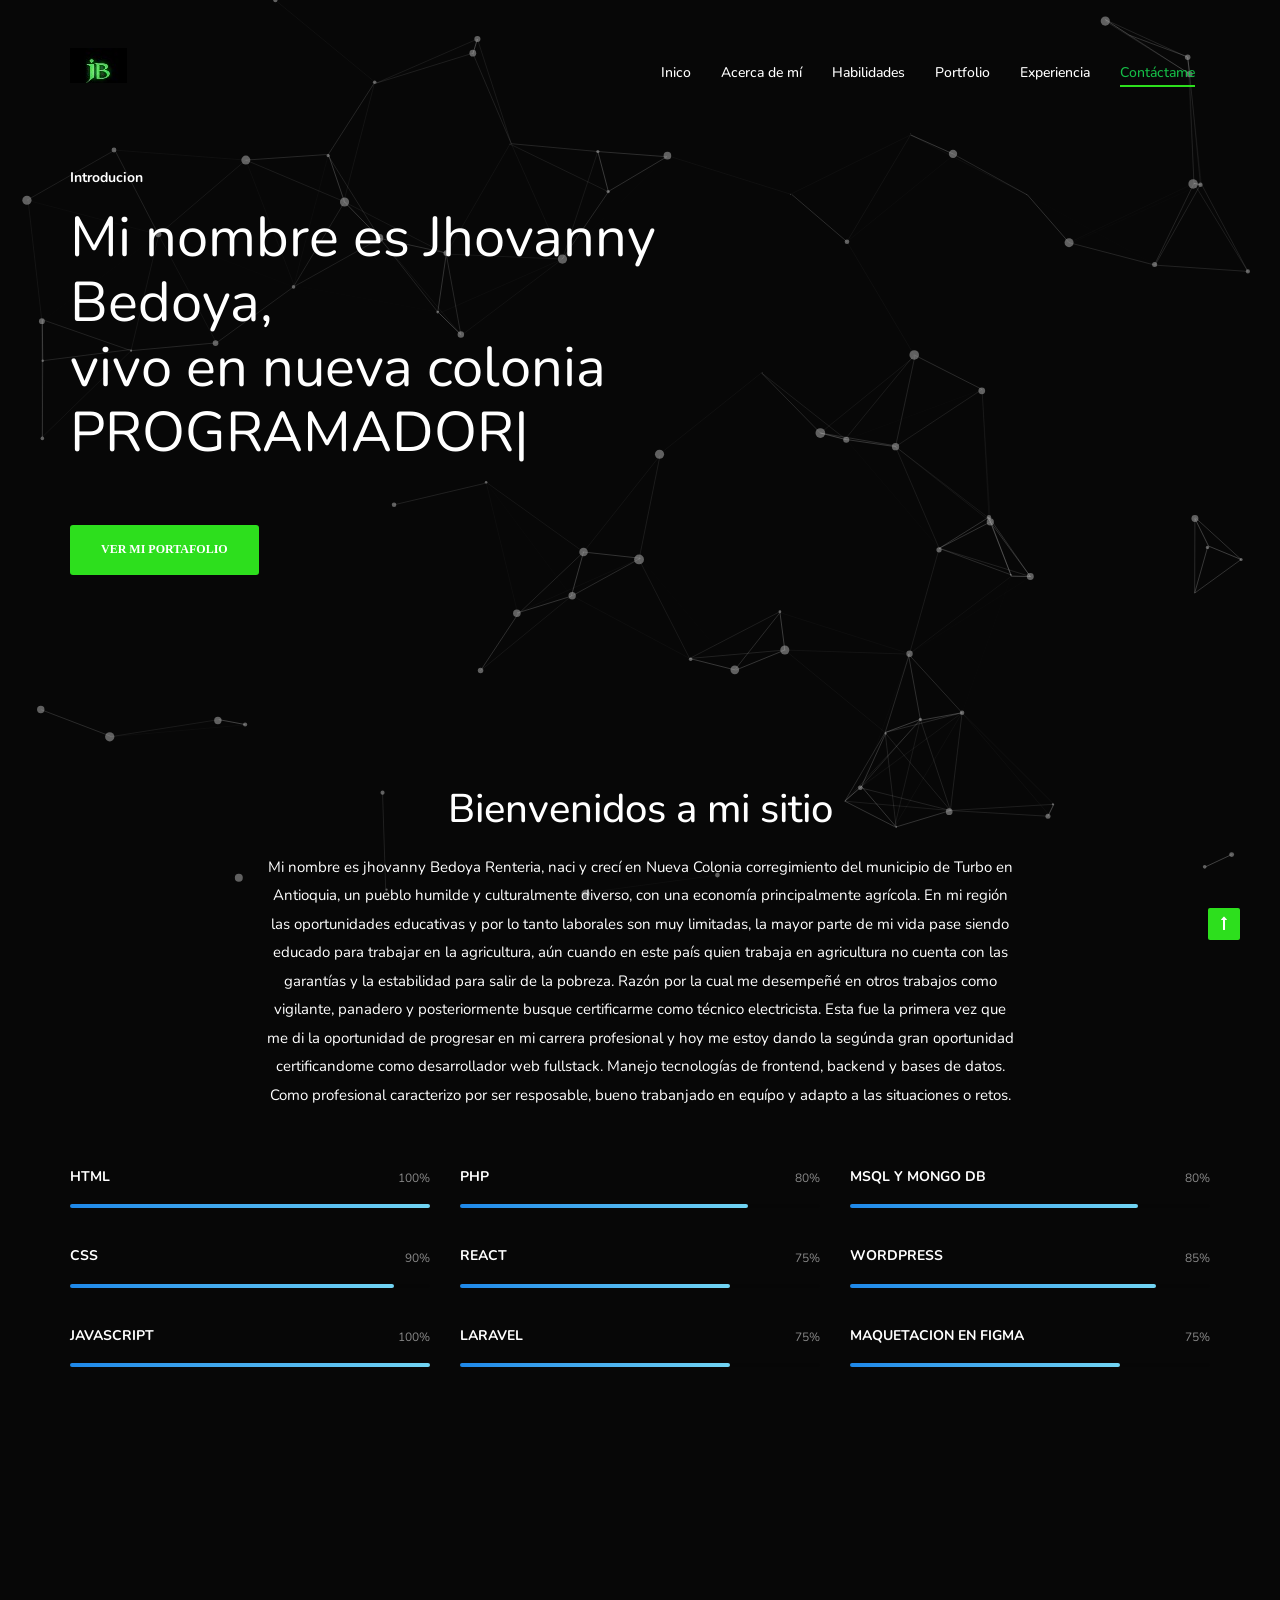
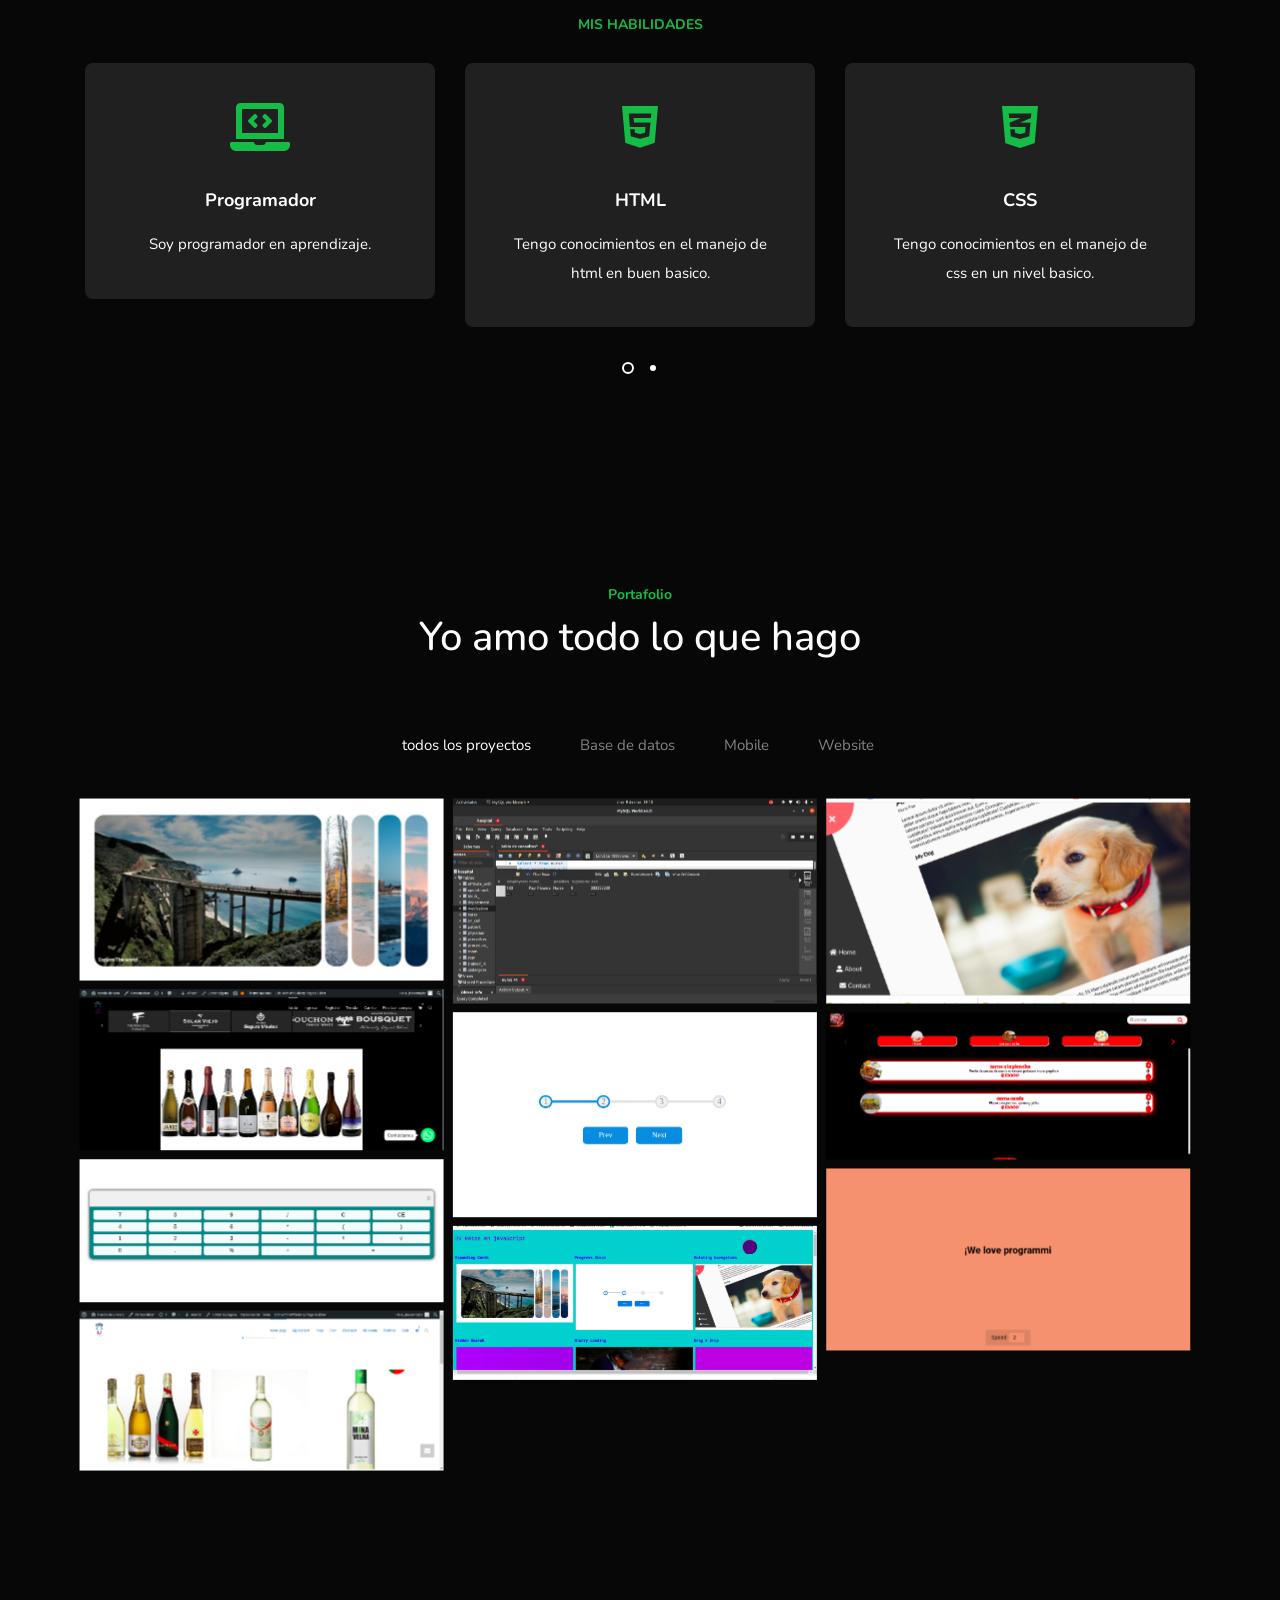
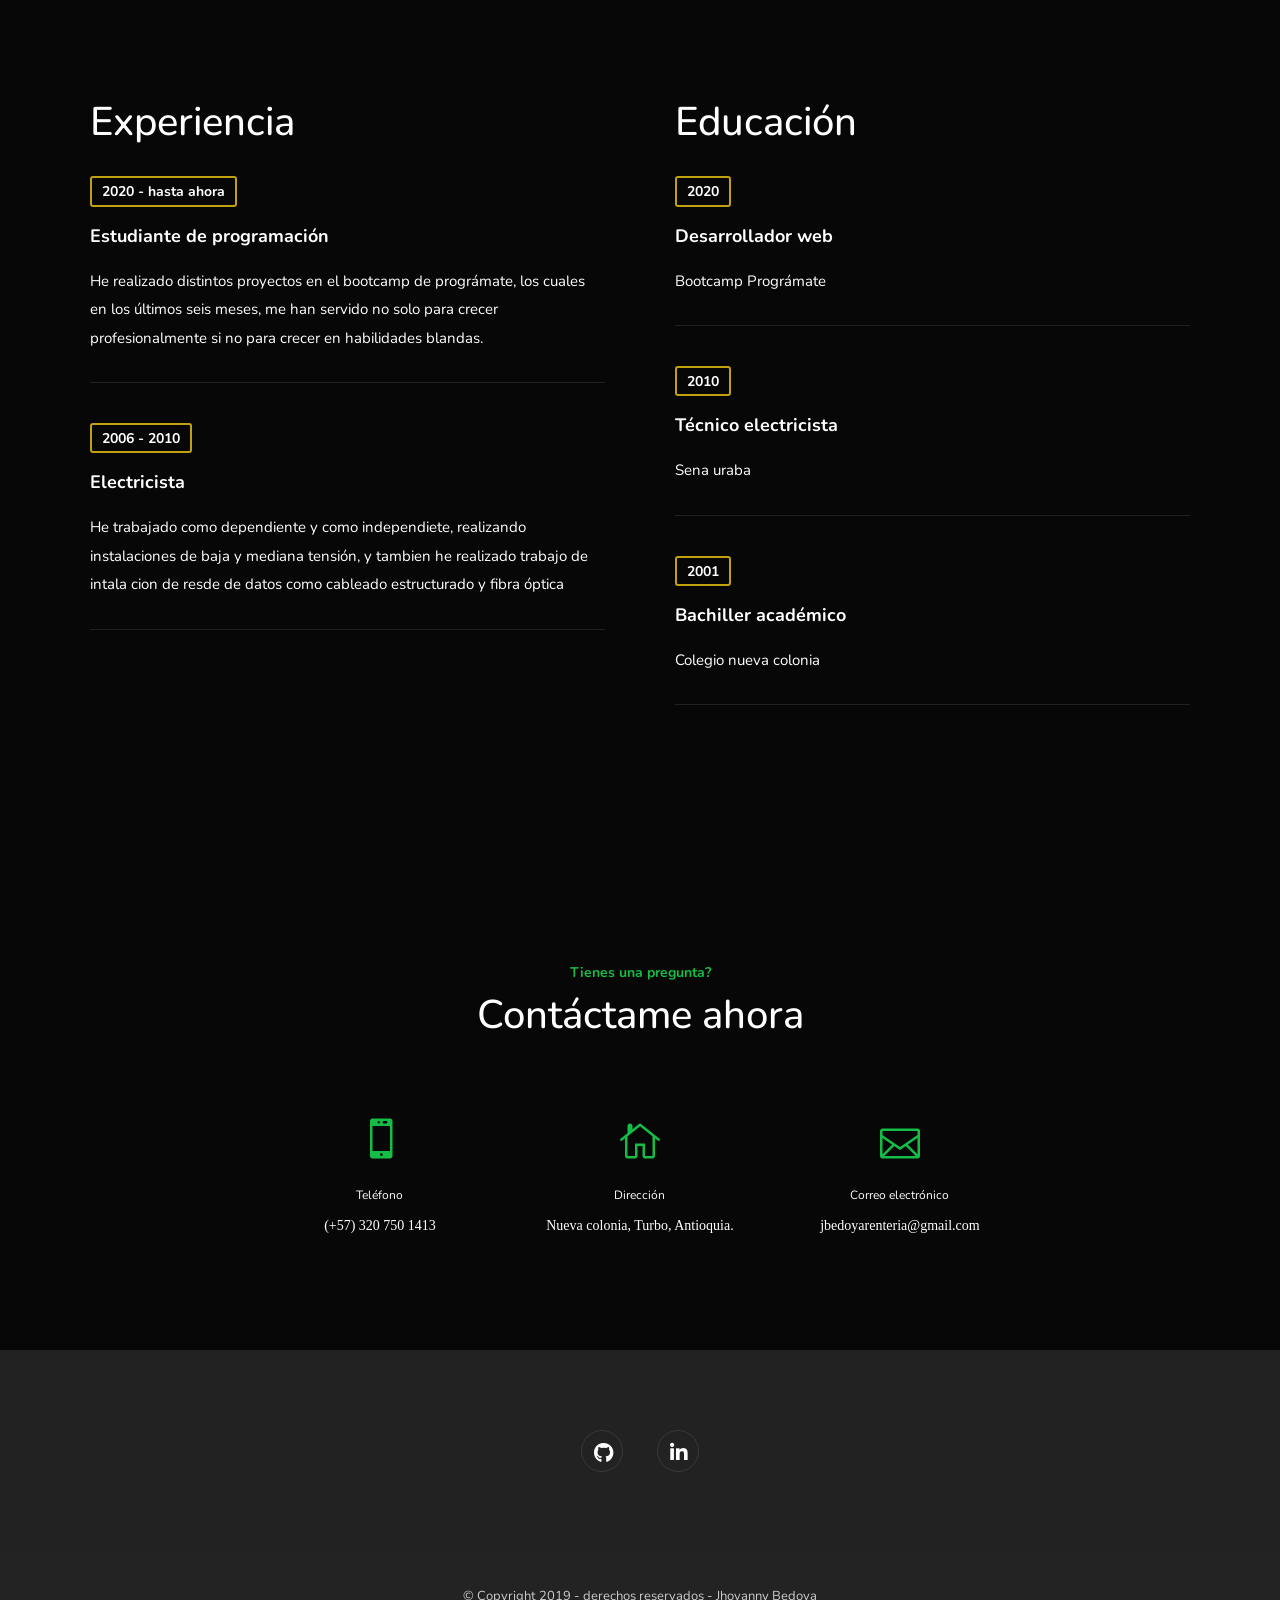
==== commit c028e06b: "html" ====
--- a/index.html
+++ b/index.html
@@ -139,12 +139,12 @@
                                     <h5>HTML</h5>
                                     <div class="de-progress">
                                         <div class="value"></div>
-                                        <div class="progress-bar" data-value="0%">
-                                        </div>
-                                    </div>
-                                </div>
-
-                                
+                                        <div class="progress-bar" data-value="100%">
+                                        </div>
+                                    </div>
+                                </div>
+
+
                                 <div class="skill-bar style-2">
                                     <h5>CSS</h5>
                                     <div class="de-progress">
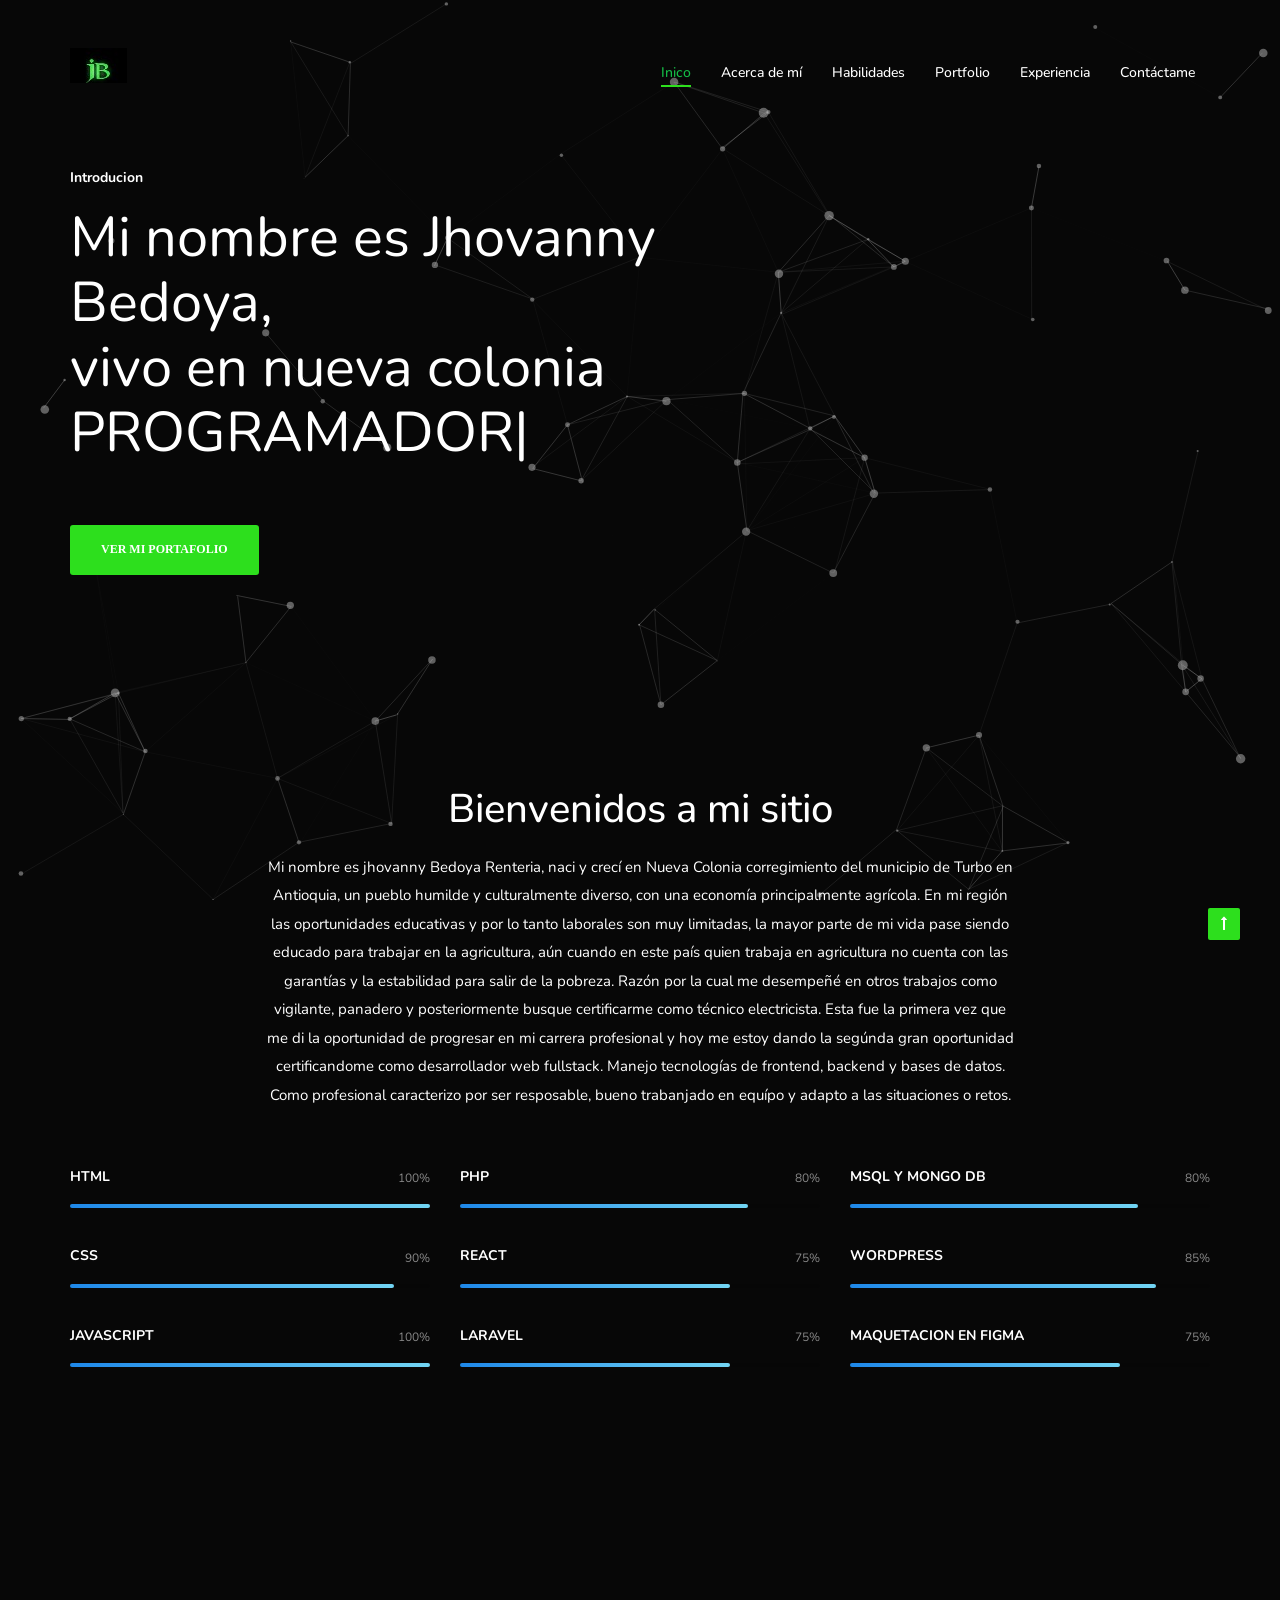
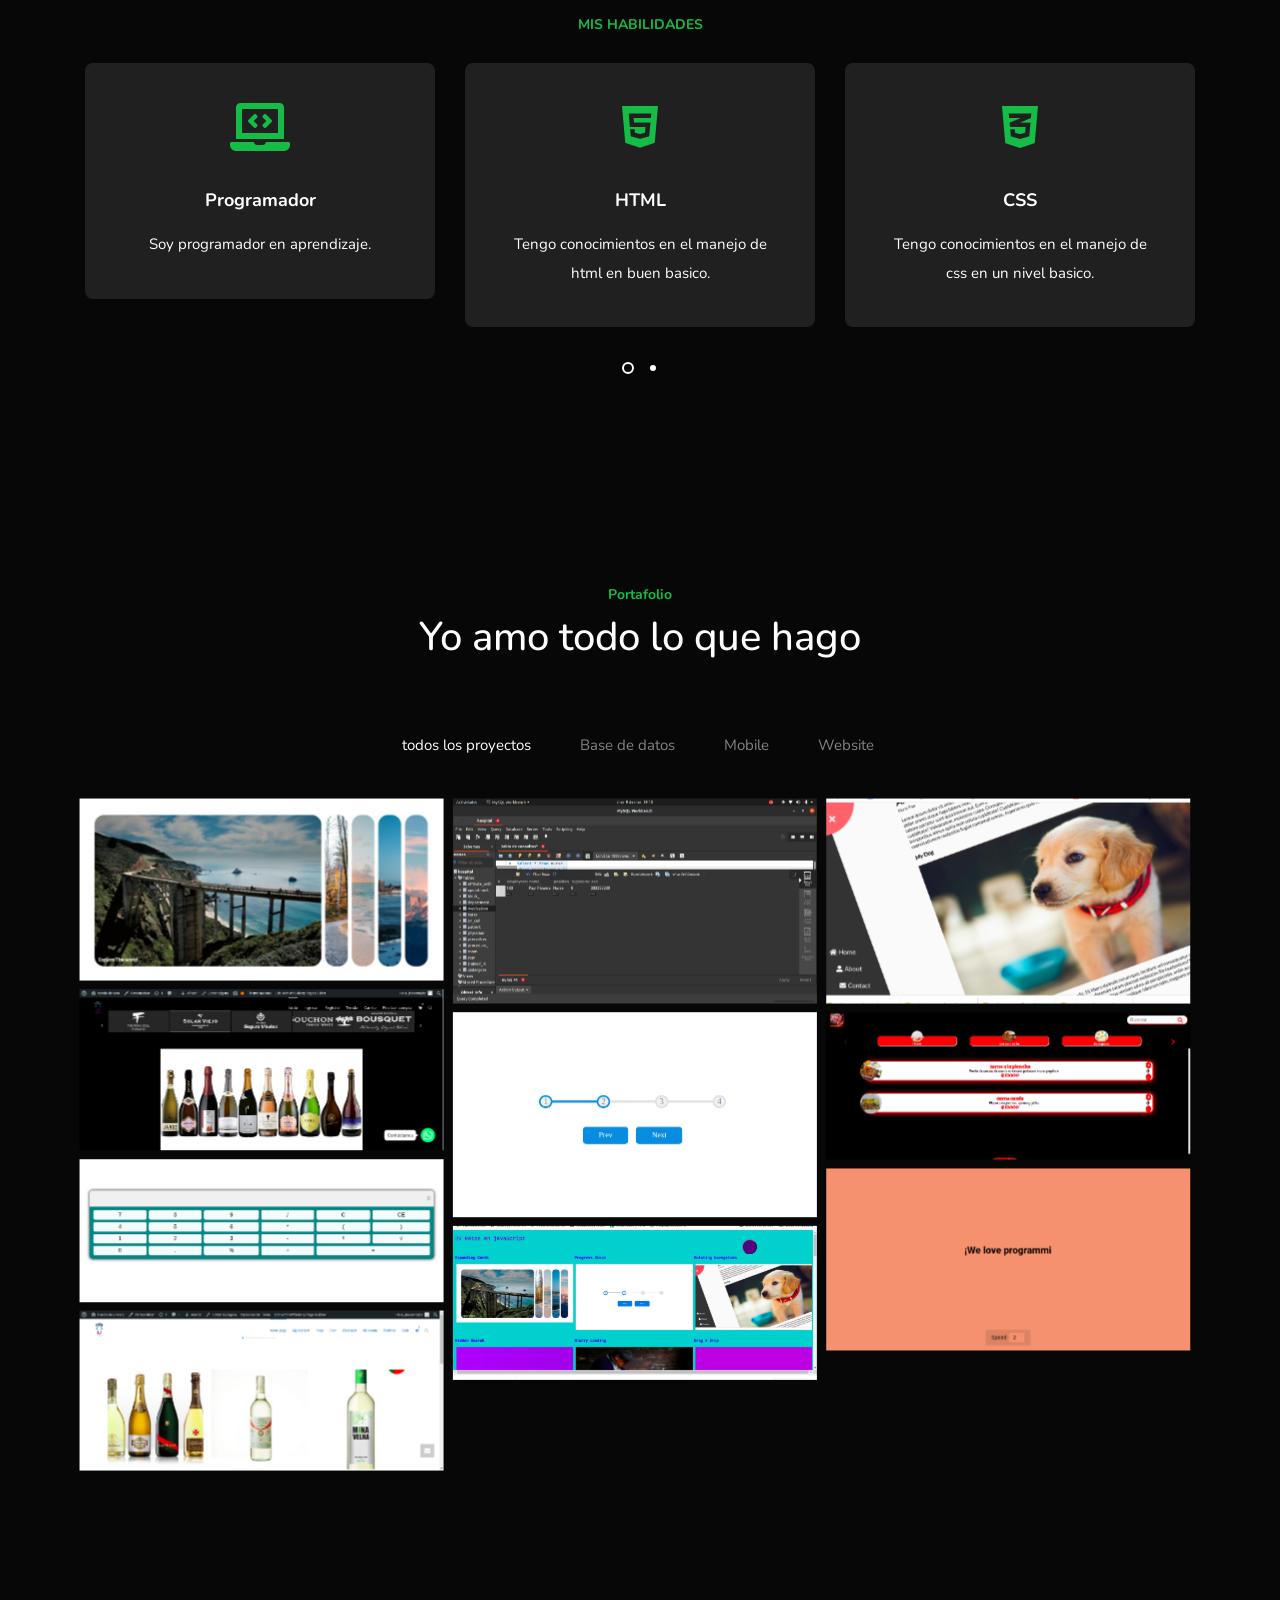
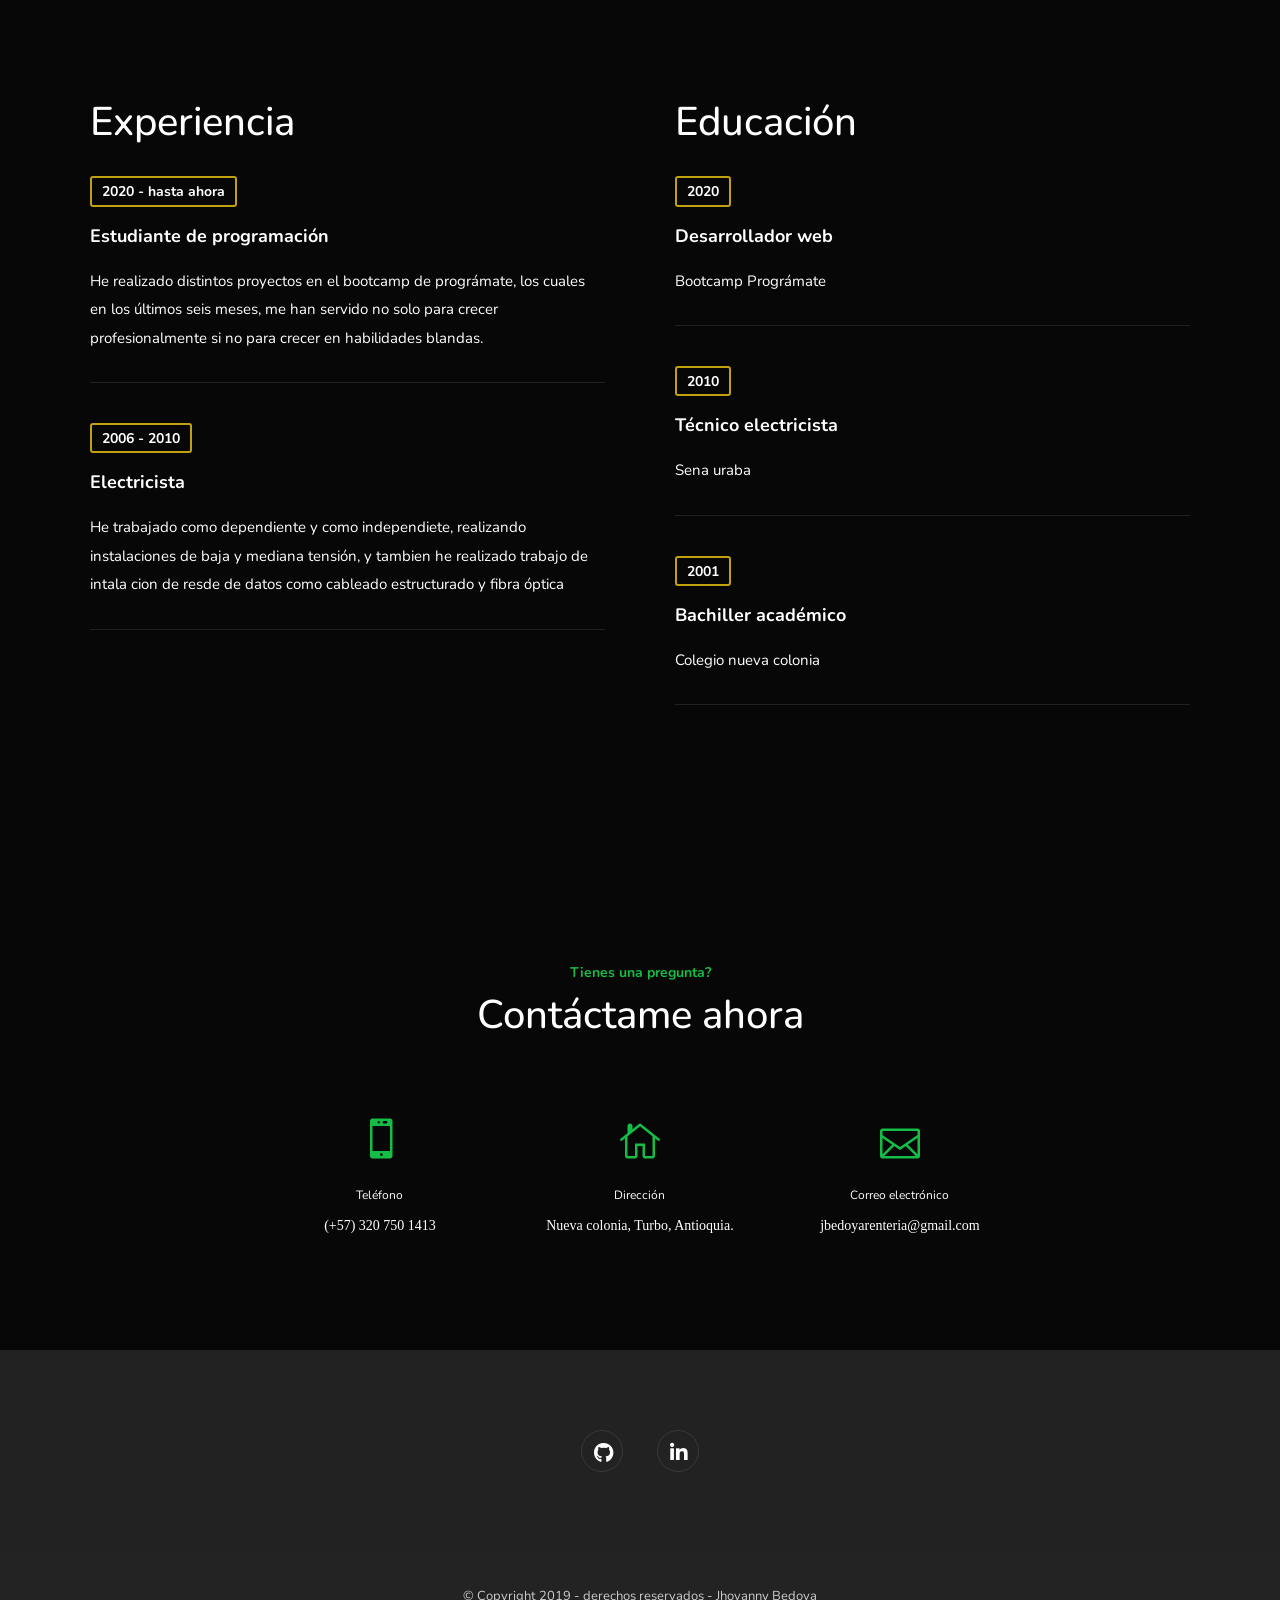
==== commit b8925a16: "h" ====
--- a/index.html
+++ b/index.html
@@ -453,7 +453,7 @@
                                     <!-- gallery item -->
                                     <div class="item website gallery-item">
                                         <div class="picframe wow">
-                                            <a href="https://quirky-jang-f69a10.netlify.app/ target="target="_blank">
+                                            <a href="https://quirky-jang-f69a10.netlify.app/" target="target="_blank">
                                                 <span class="overlay">
 												<span class="pf_text">
 													<span class="project-name">Calculadora</span>
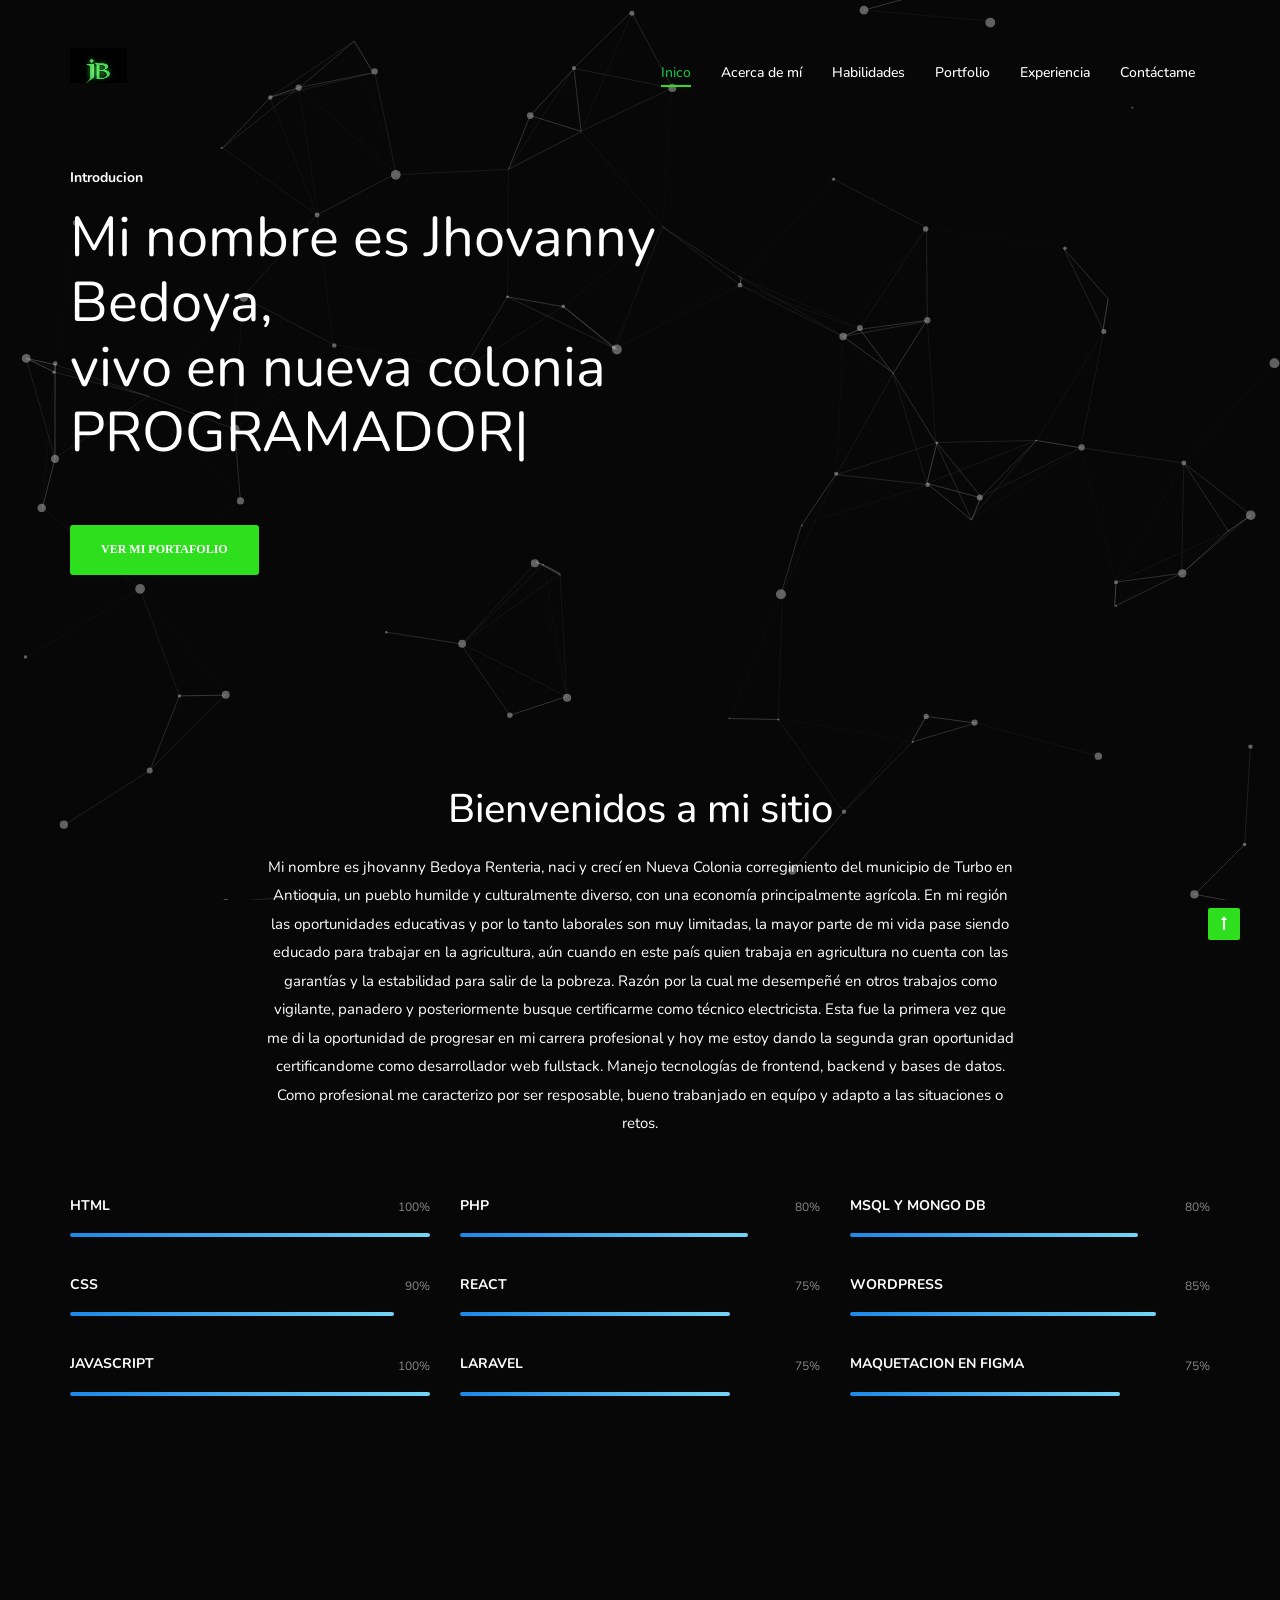
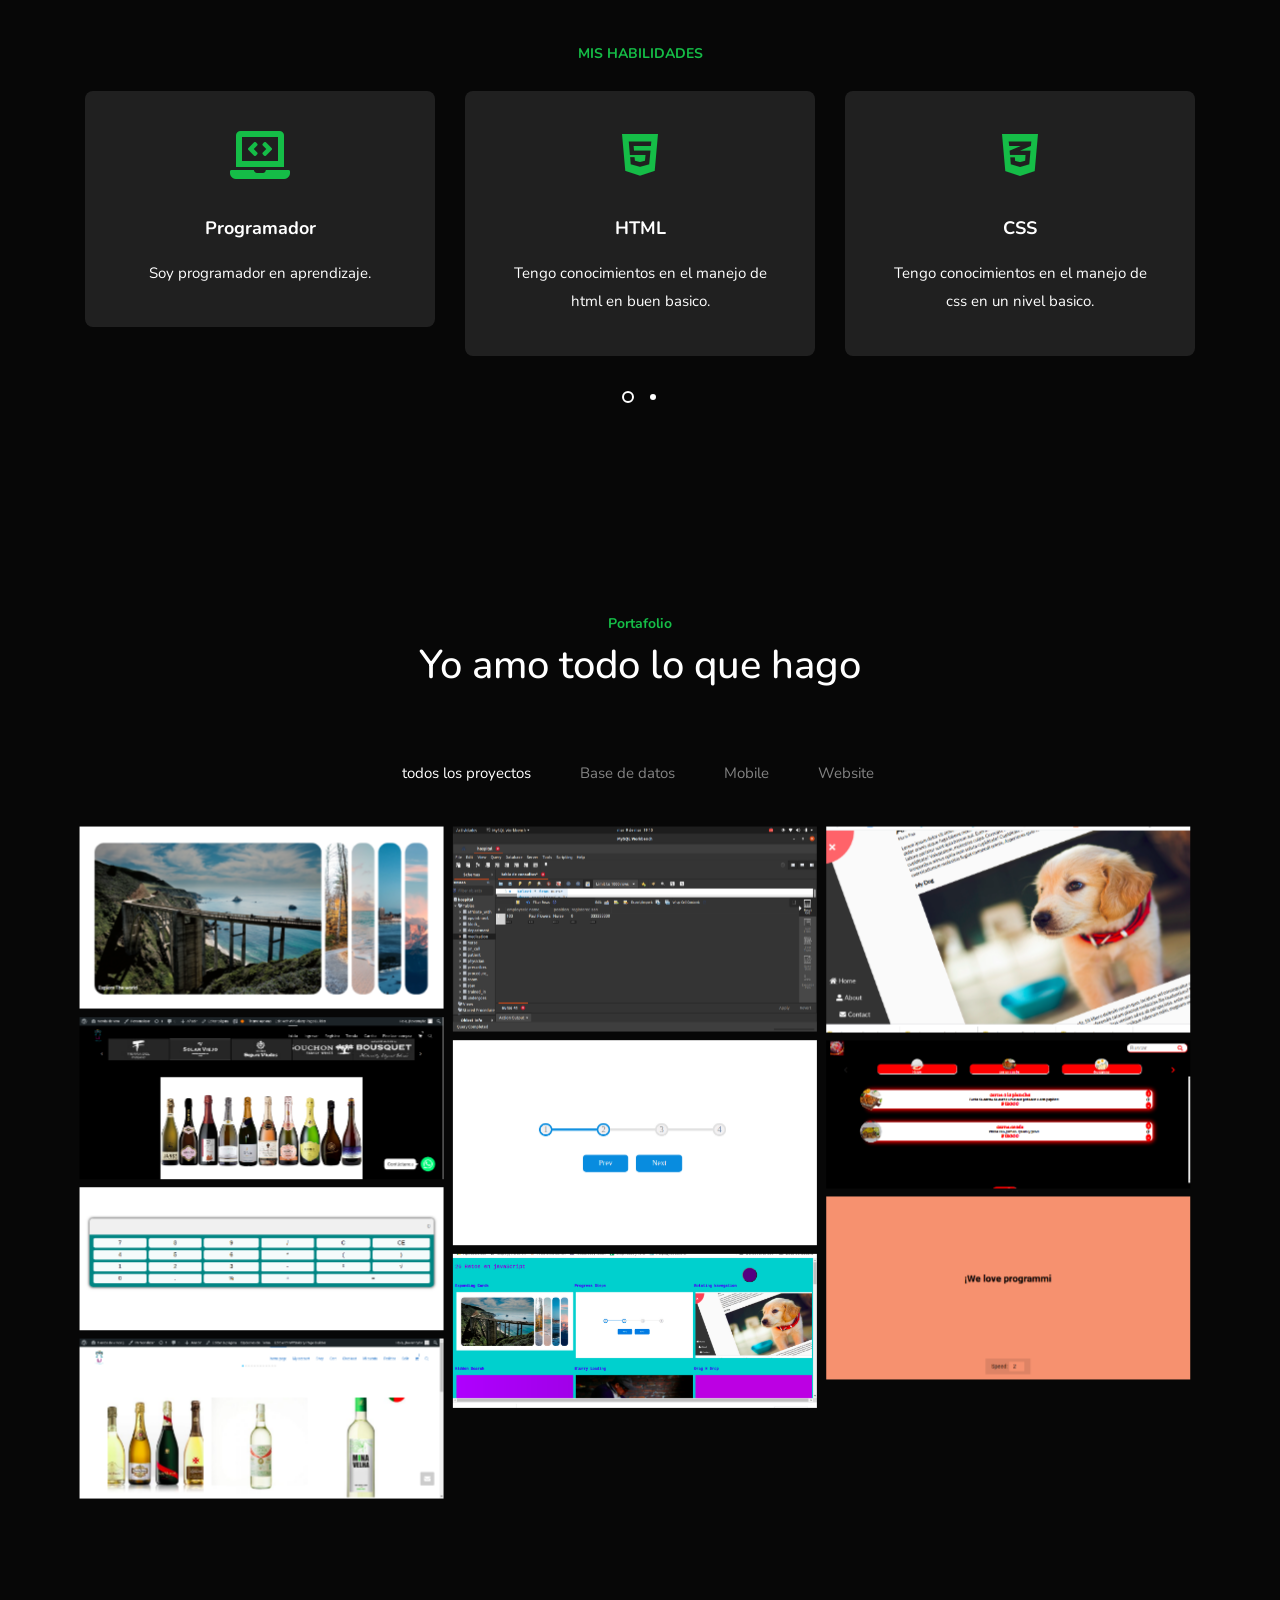
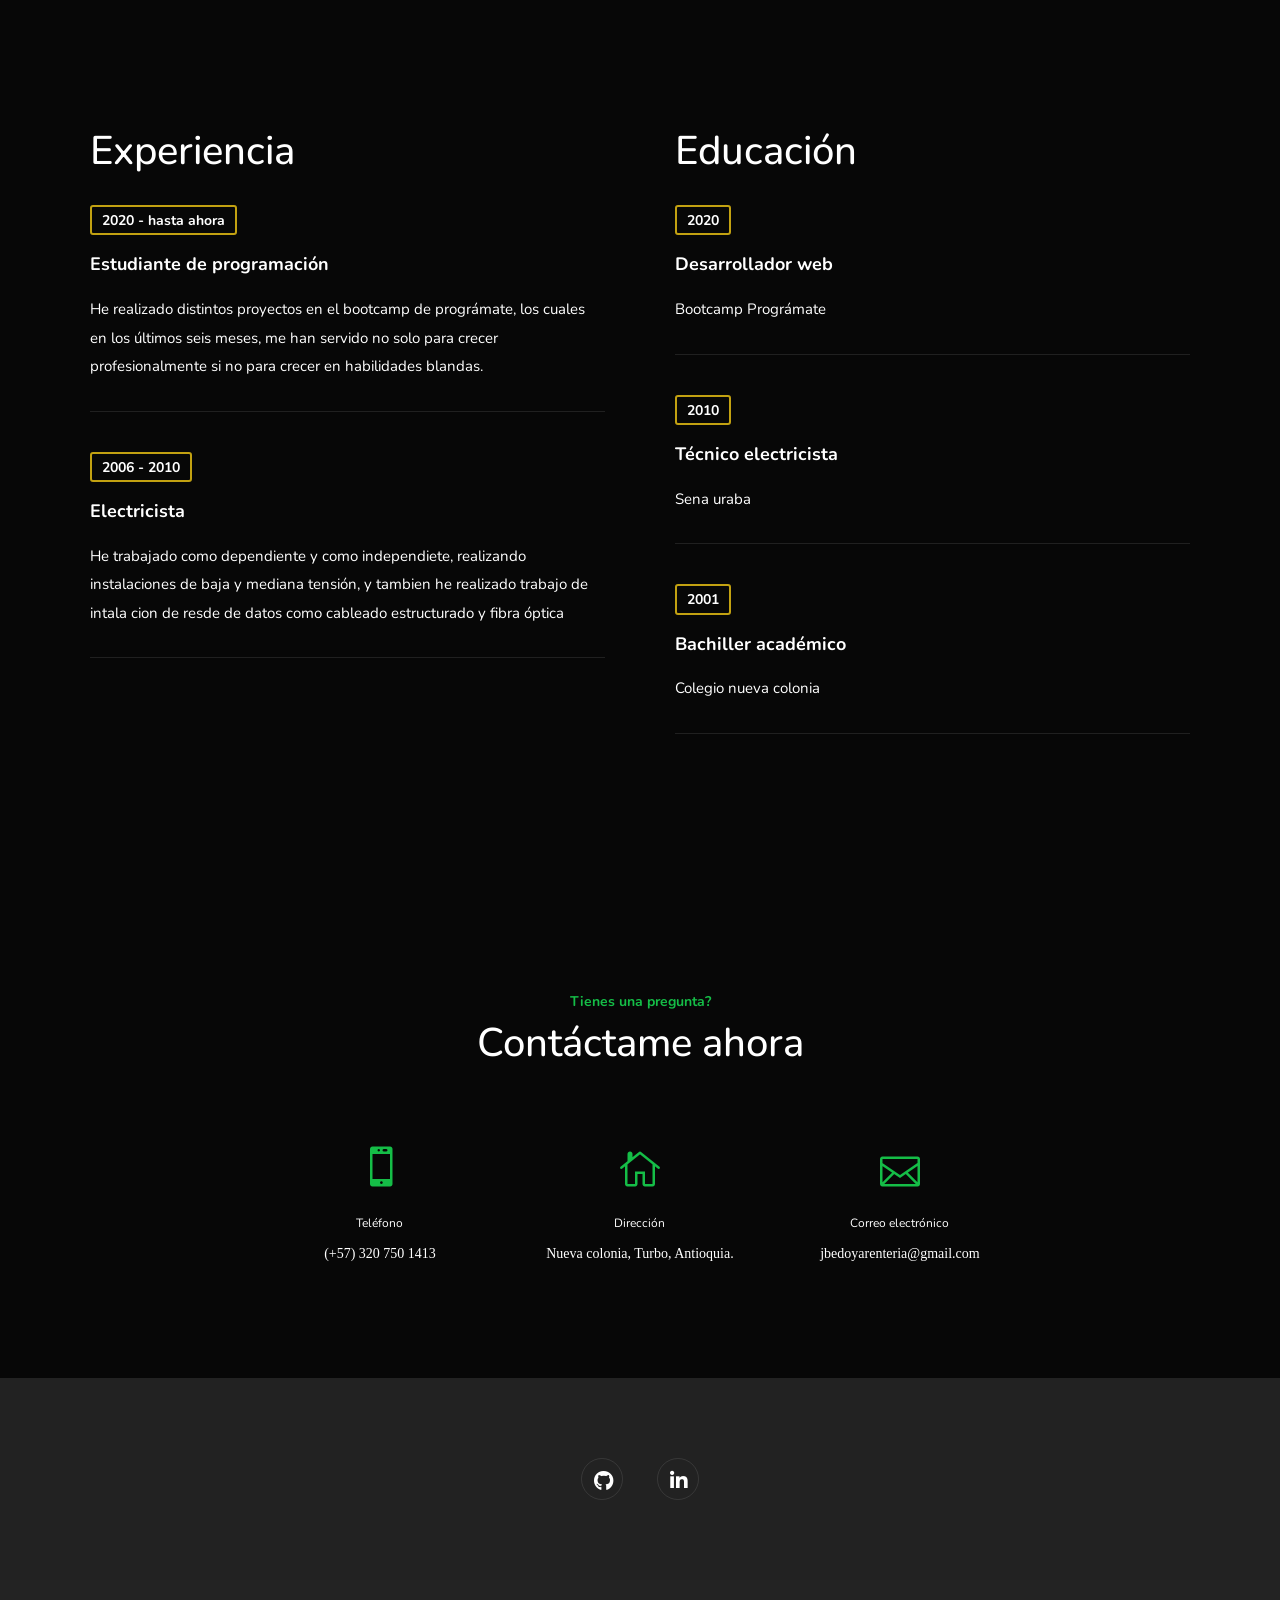
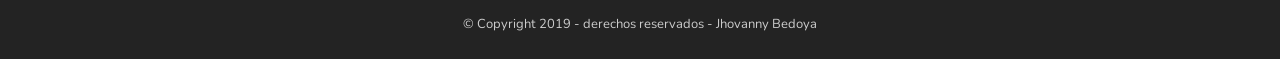
==== commit 103f12f0: "sintaxis" ====
--- a/index.html
+++ b/index.html
@@ -124,8 +124,8 @@
                                     laborales son muy limitadas, la mayor parte de mi vida pase siendo educado para trabajar en la agricultura, aún cuando en este país quien trabaja en agricultura
                                     no cuenta con las garantías y la estabilidad para salir de la pobreza. Razón por la cual me desempeñé en otros trabajos como vigilante, panadero y posteriormente
                                     busque certificarme como técnico electricista. Esta fue la primera vez que me di la oportunidad de progresar en mi carrera profesional
-                                    y hoy me estoy dando la segúnda gran oportunidad certificandome como desarrollador web fullstack. Manejo tecnologías de frontend, backend y bases de datos. 
-                                    Como profesional caracterizo por ser resposable, bueno trabanjado en equípo y adapto a las situaciones o retos.  
+                                    y hoy me estoy dando la segunda gran oportunidad certificandome como desarrollador web fullstack. Manejo tecnologías de frontend, backend y bases de datos. 
+                                    Como profesional me caracterizo por ser resposable, bueno trabanjado en equípo y adapto a las situaciones o retos.  
                                      
                                 </p>
                             </div>
